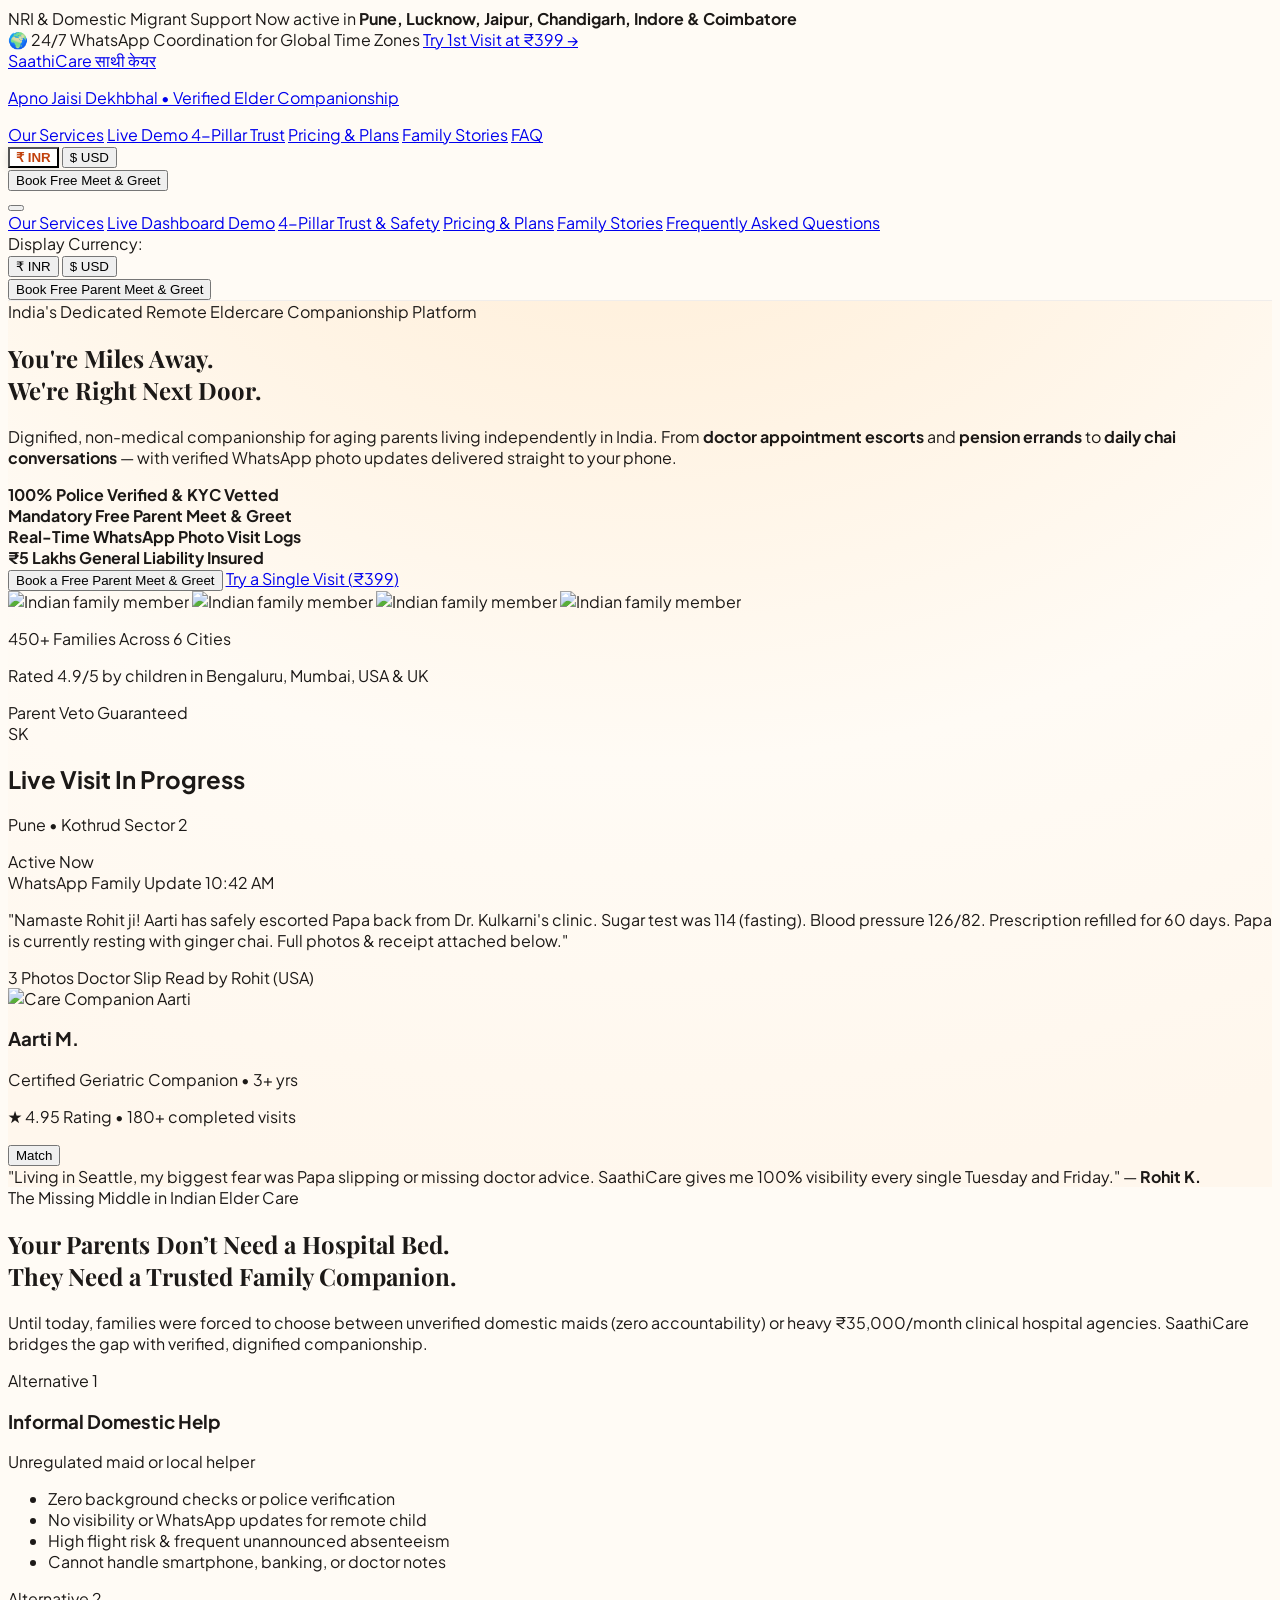
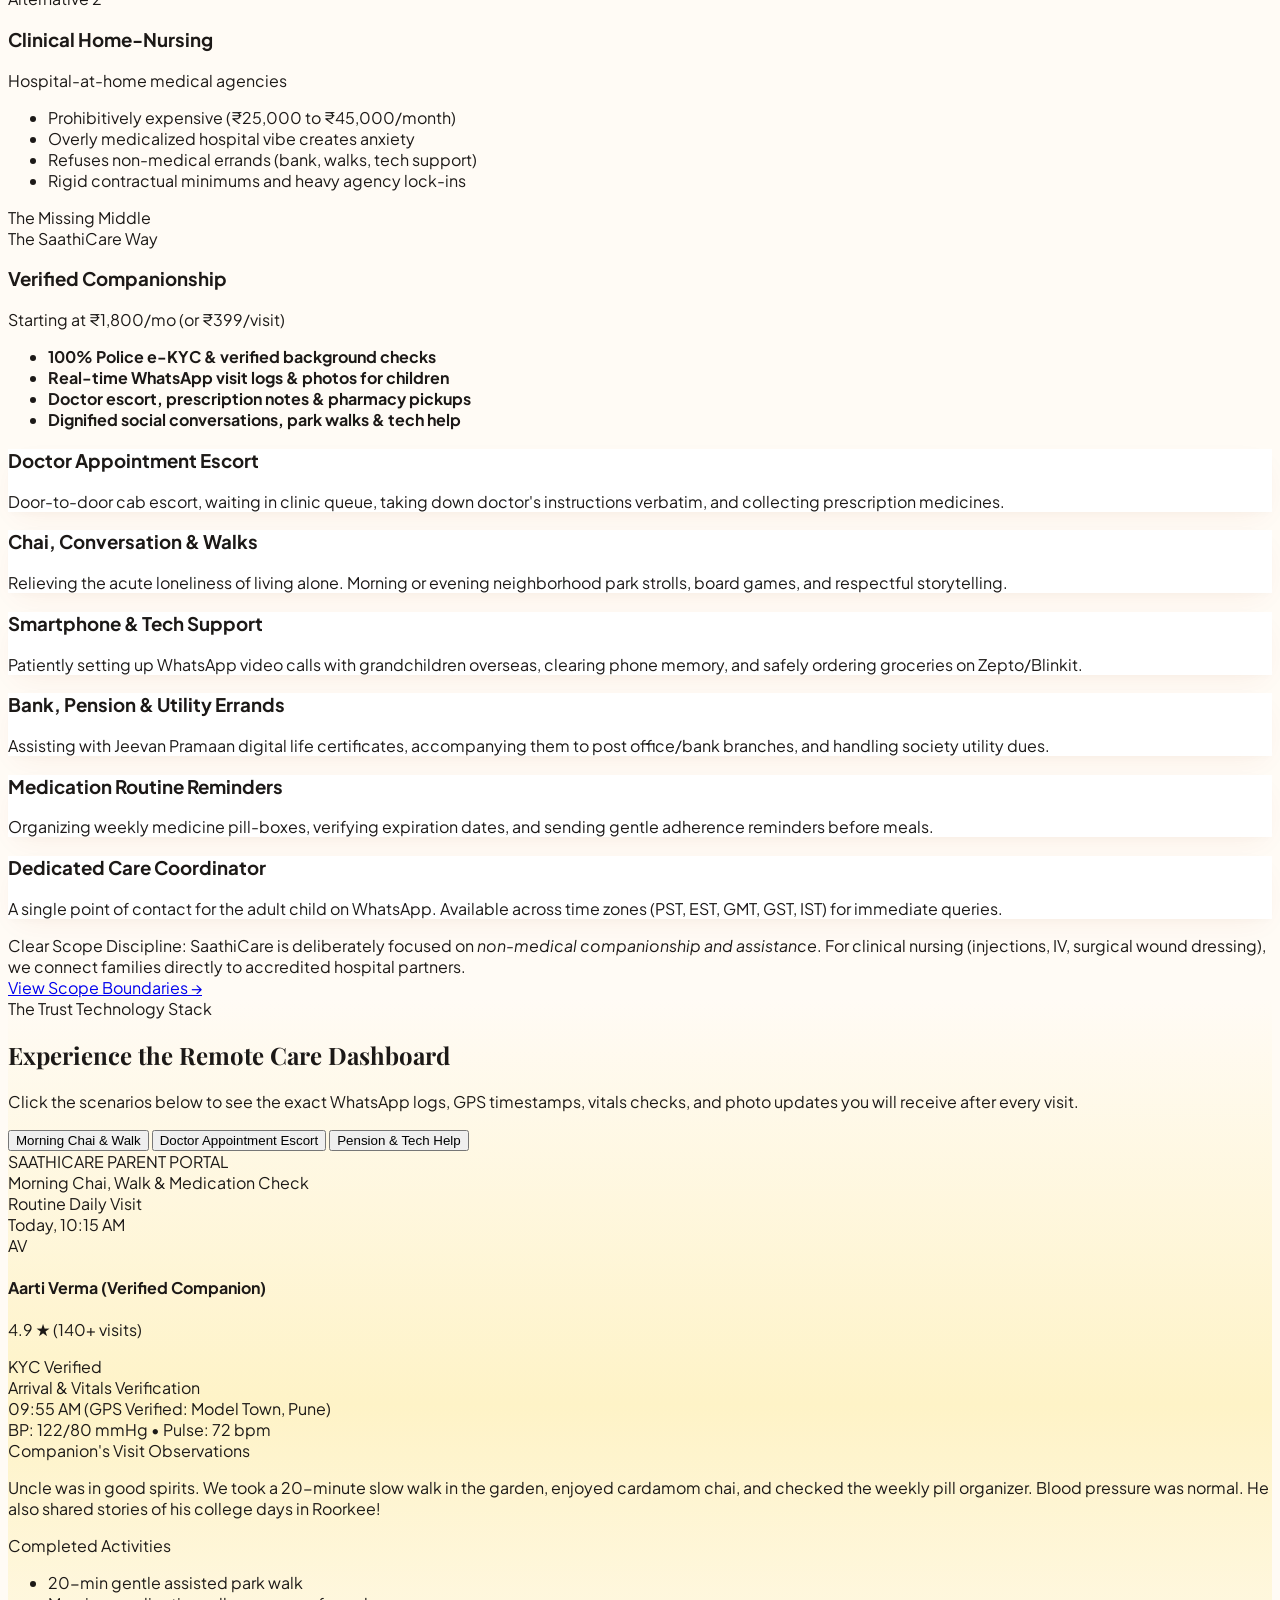
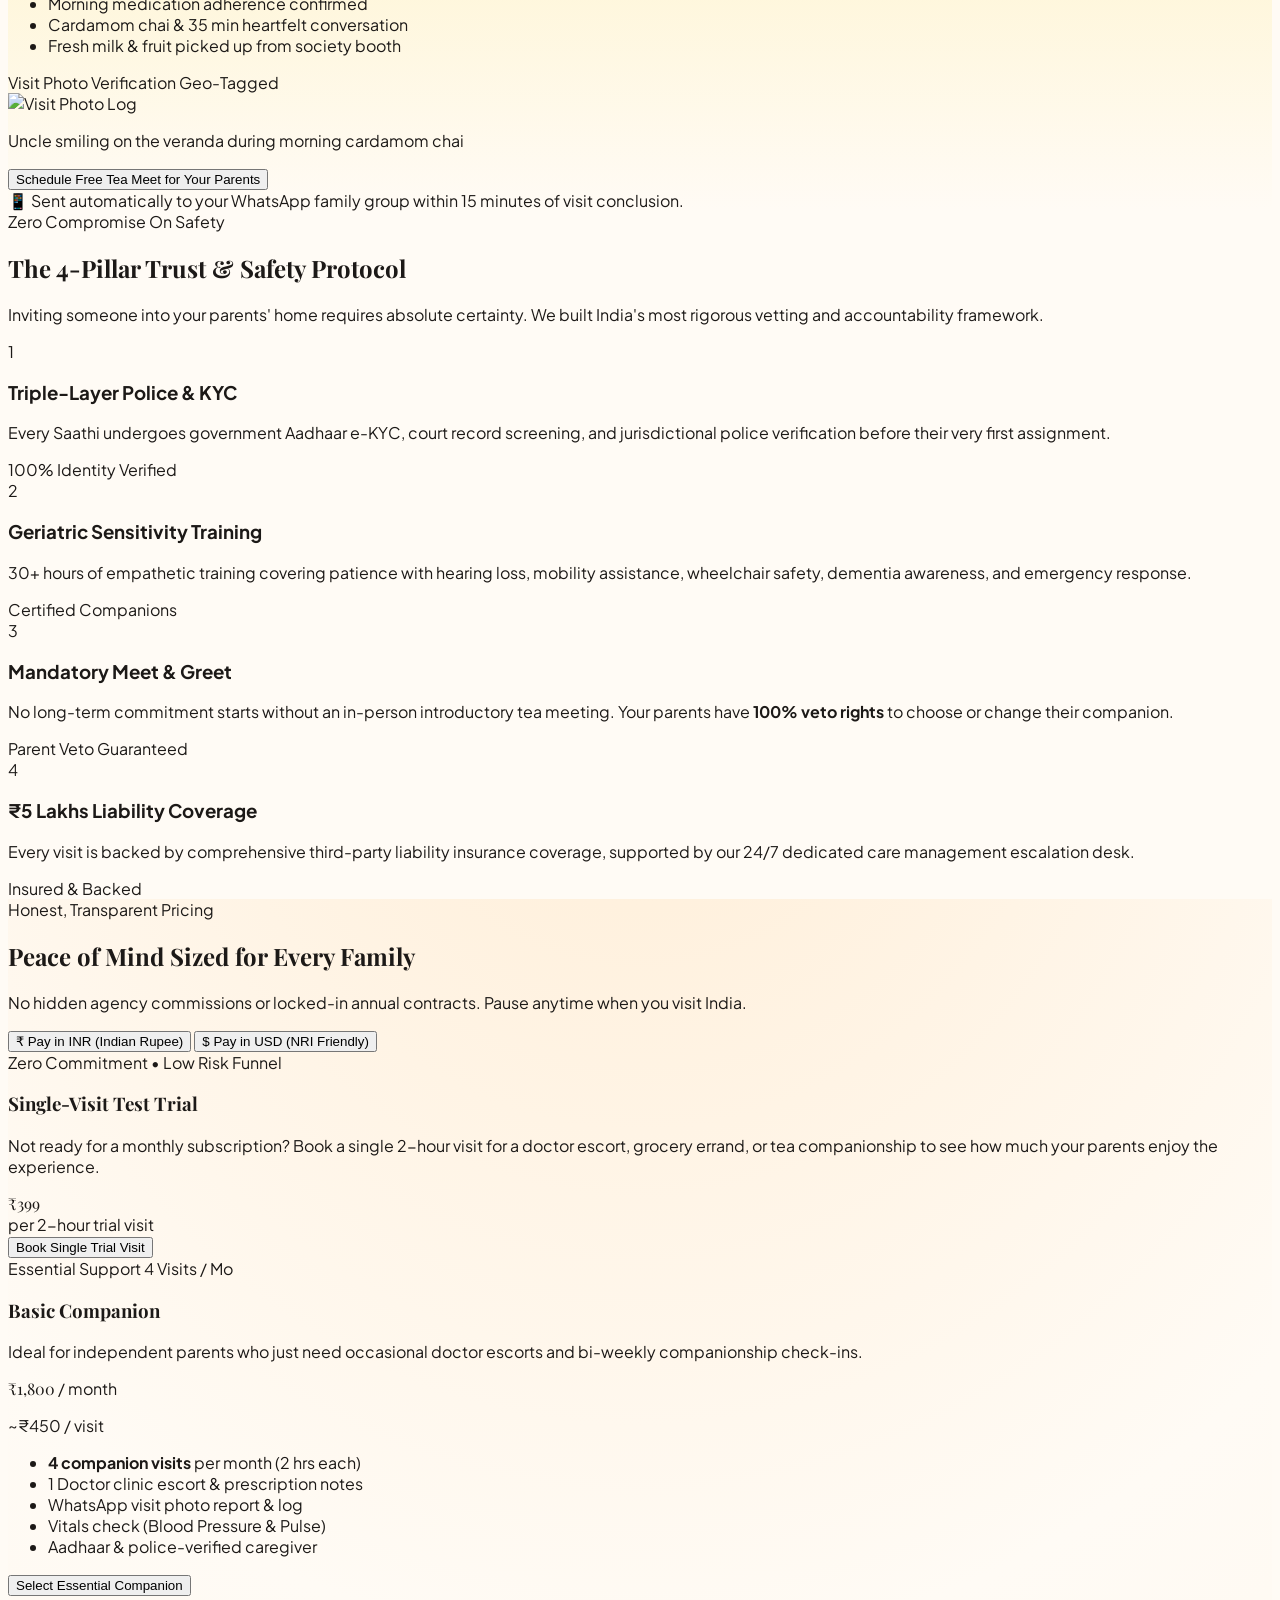
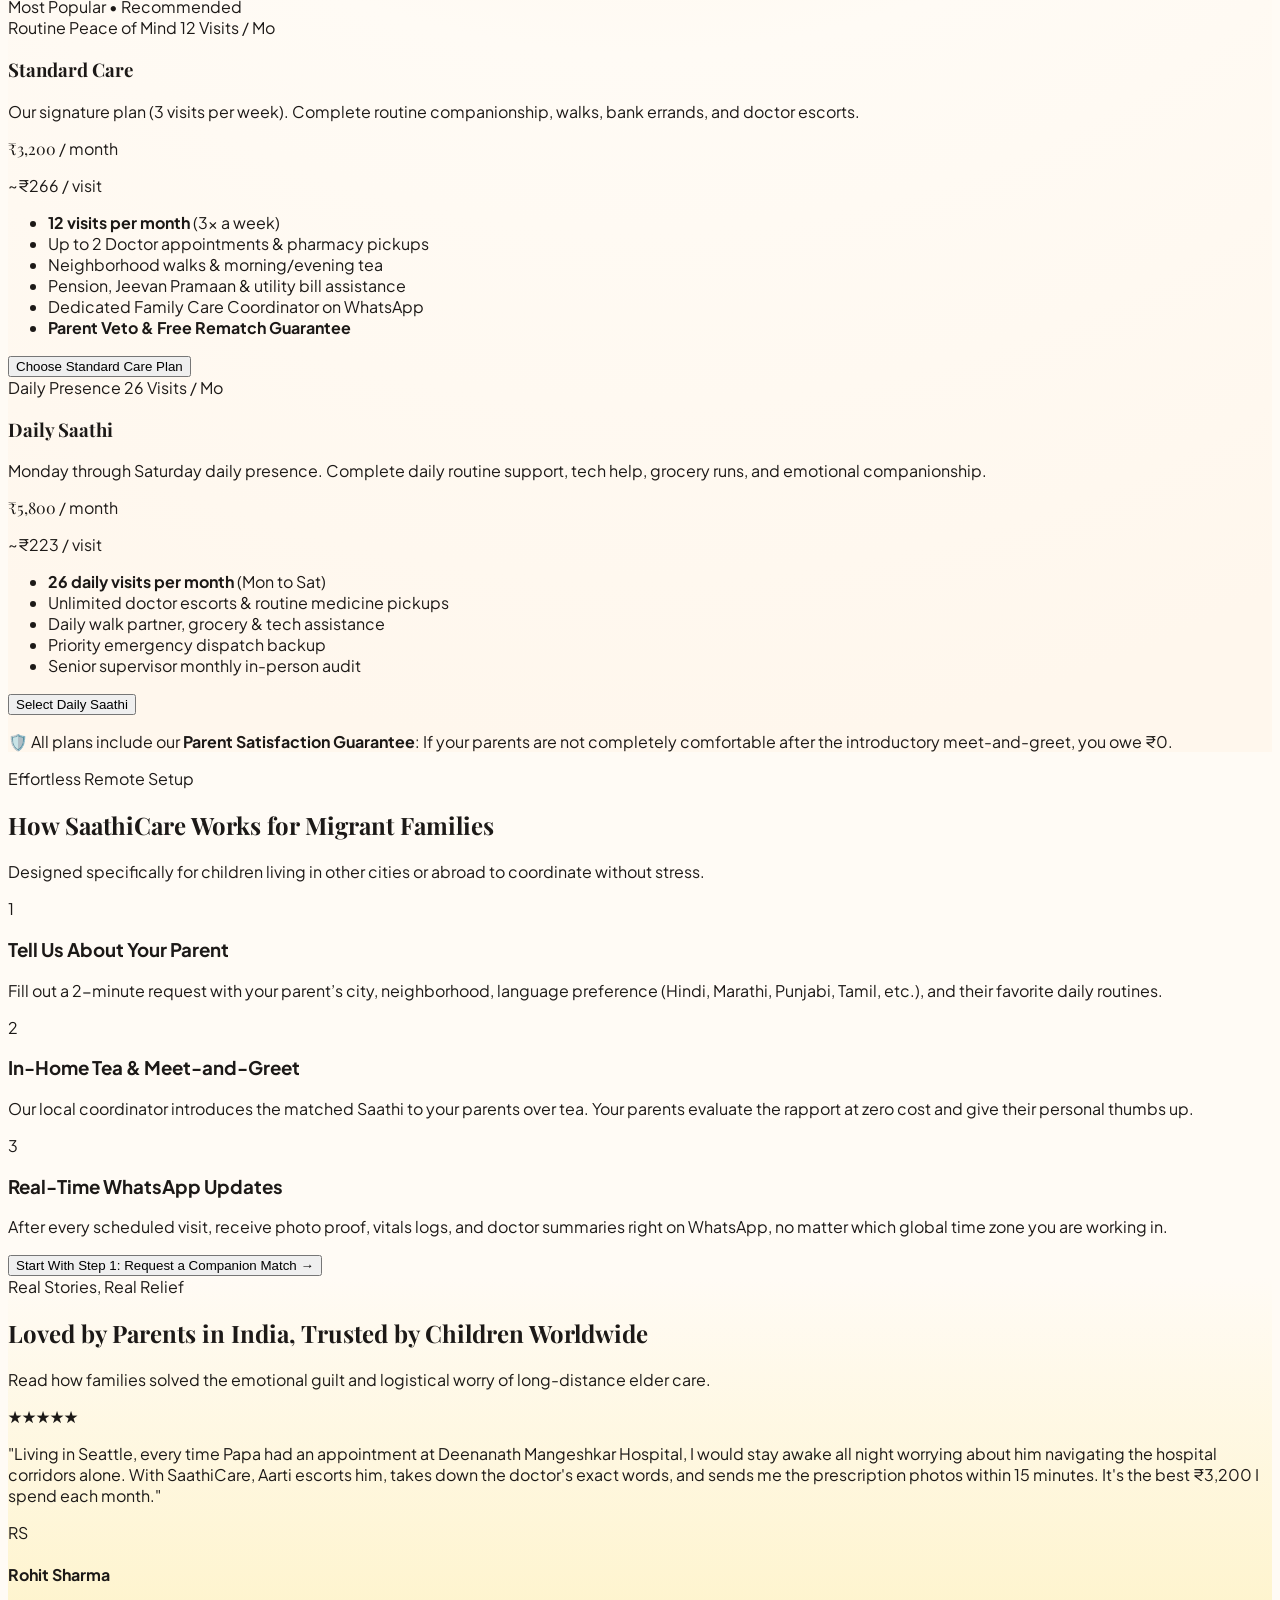
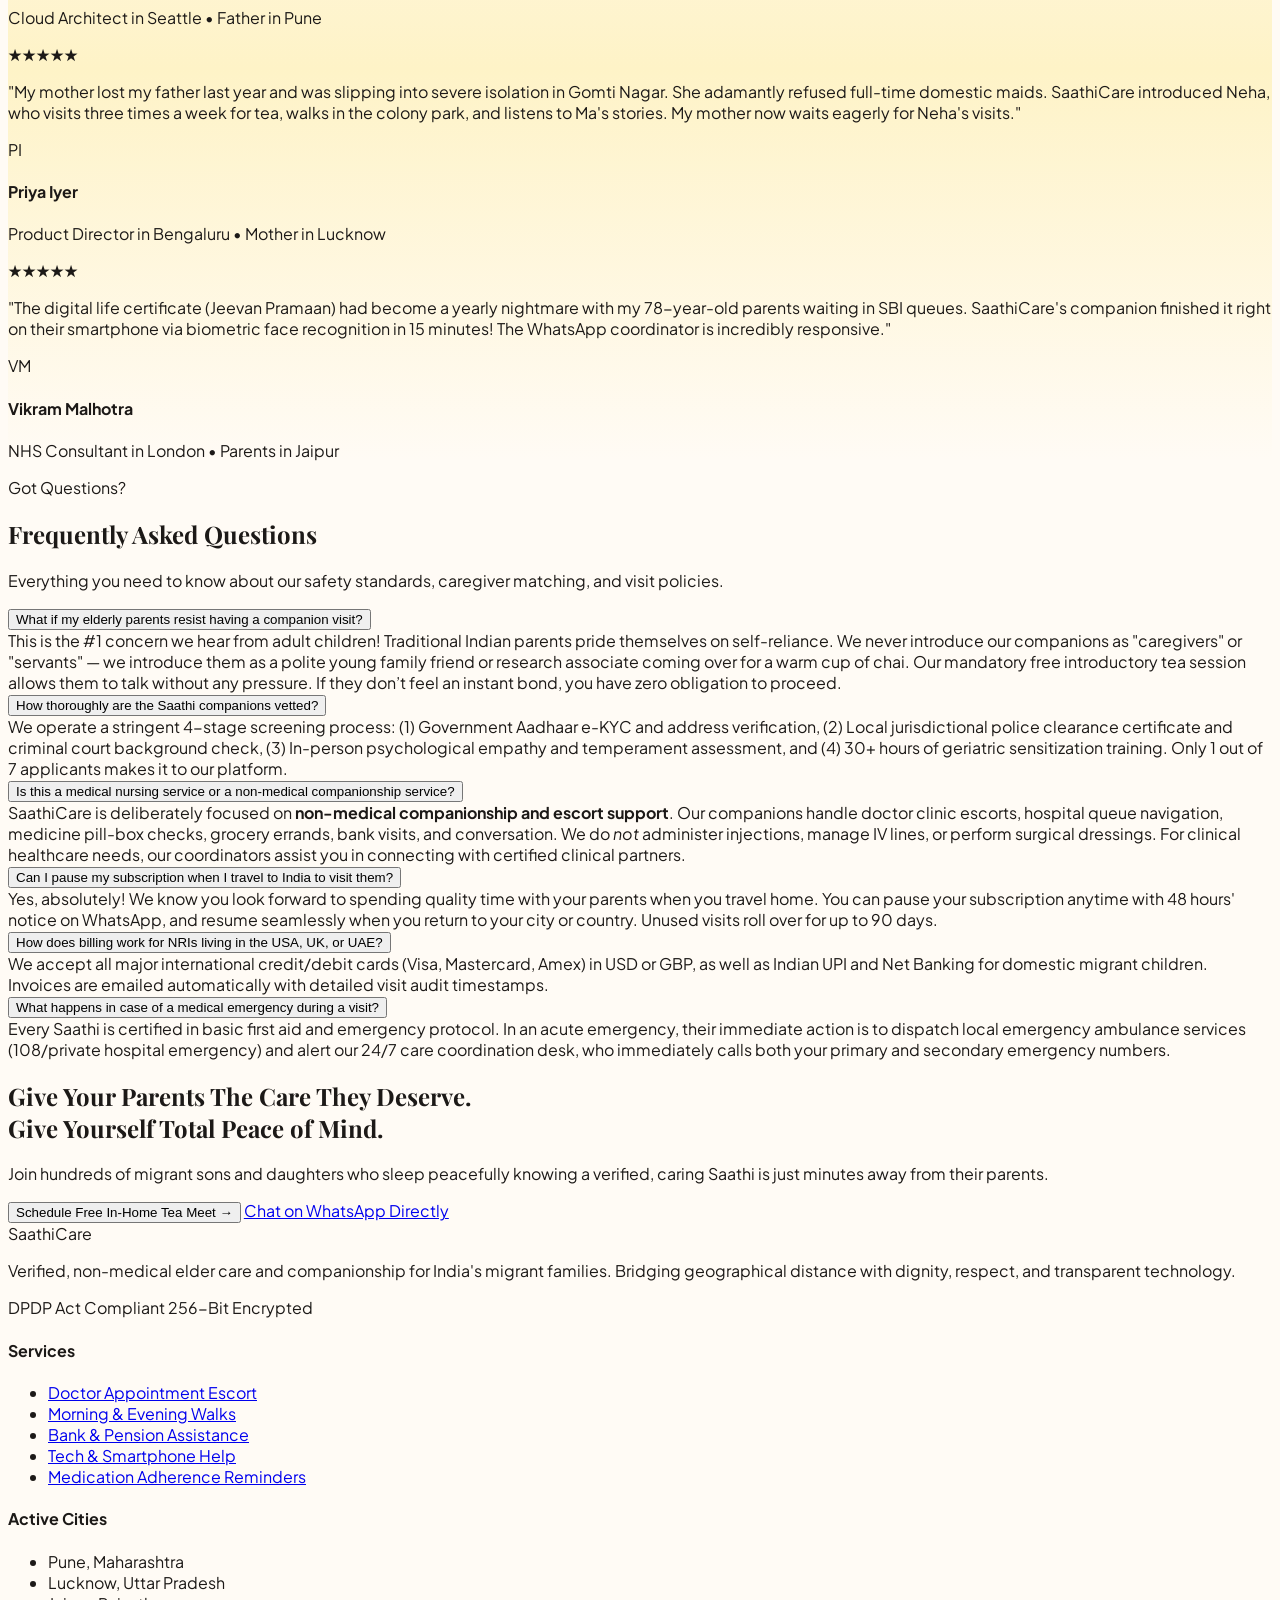
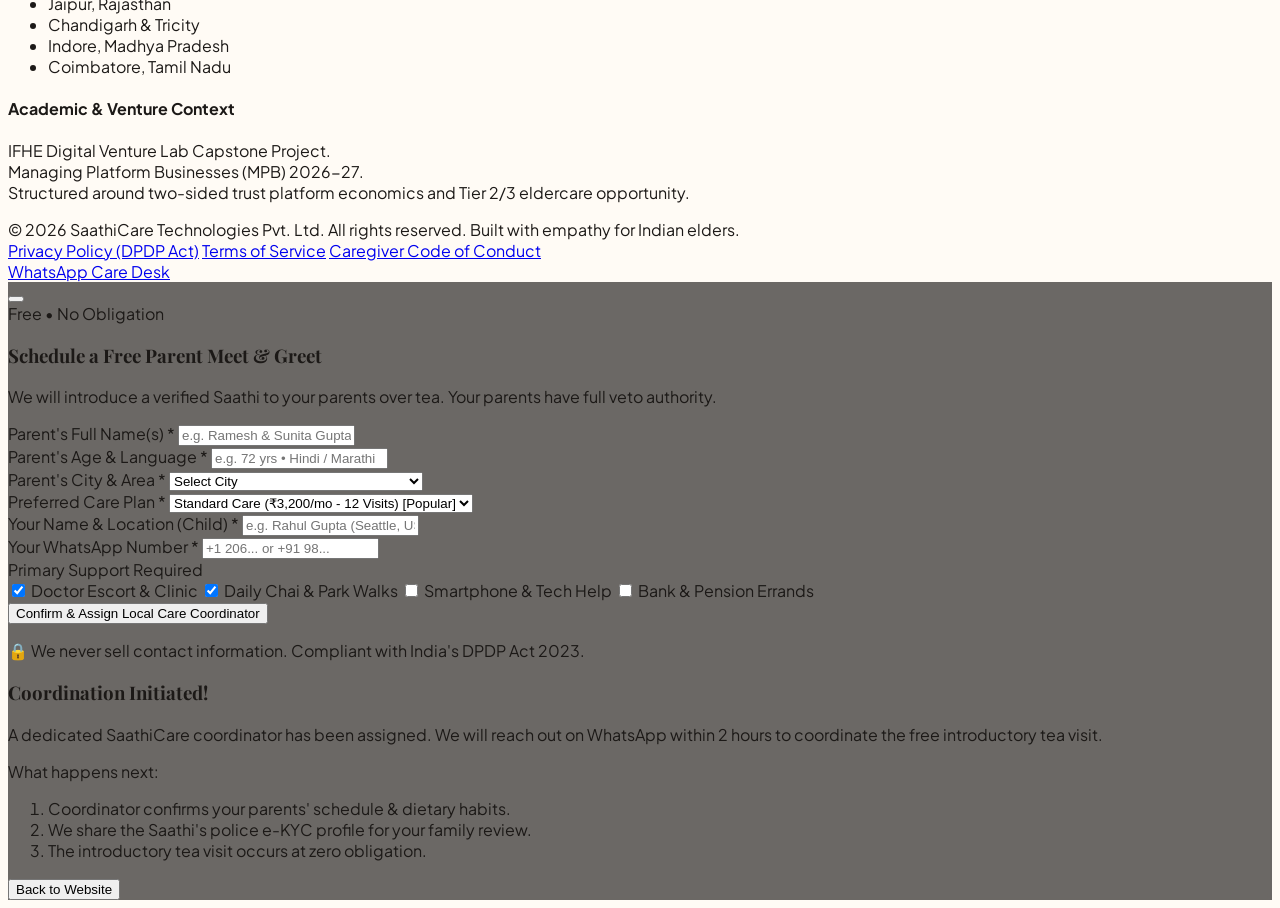
==== index.html @ 39e18455 "Initial SaathiCare prototype website" ====
<!DOCTYPE html>
<html lang="en" class="scroll-smooth">
<head>
  <meta charset="UTF-8">
  <meta name="viewport" content="width=device-width, initial-scale=1.0">
  <title>SaathiCare | Verified Elder-Care & Companionship for India's Migrant Families</title>
  <meta name="description" content="Verified, compassionate companionship for elderly parents living alone in India. With real-time WhatsApp photo-logs, doctor escorts, errand help, and single-point accountability.">
  
  <!-- Tailwind CSS CDN -->
  <script src="https://cdn.tailwindcss.com"></script>
  <script>
    tailwind.config = {
      theme: {
        extend: {
          colors: {
            amber: {
              50: '#fffbeb',
              100: '#fef3c7',
              600: '#d97706',
              700: '#b45309',
              800: '#92400e',
              900: '#78350f',
            },
            terracotta: {
              50: '#fff7ed',
              100: '#ffedd5',
              500: '#f97316',
              600: '#ea580c',
              700: '#c2410c',
              800: '#9a3412',
            },
            sage: {
              50: '#f0fdf4',
              100: '#dcfce7',
              600: '#16a34a',
              700: '#15803d',
            },
            teal: {
              600: '#0d9488',
              700: '#0f766e',
              800: '#115e59',
              900: '#134e4a',
            }
          }
        }
      }
    }
  </script>

  <!-- Lucide Icons -->
  <script src="https://unpkg.com/lucide@latest"></script>

  <!-- Custom Stylesheet -->
  <link rel="stylesheet" href="styles.css">
</head>
<body class="bg-[#fffbf5] text-stone-800 antialiased selection:bg-amber-100 selection:text-amber-900">

  <!-- TOP BANNER FOR NRI / MIGRANT CHILDREN -->
  <div class="bg-gradient-to-r from-terracotta-700 via-amber-700 to-teal-800 text-white text-xs sm:text-sm py-2 px-4">
    <div class="max-w-7xl mx-auto flex flex-wrap items-center justify-between gap-2">
      <div class="flex items-center gap-2">
        <span class="bg-white/20 text-white text-[11px] font-semibold px-2 py-0.5 rounded-full uppercase tracking-wider">NRI & Domestic Migrant Support</span>
        <span>Now active in <strong>Pune, Lucknow, Jaipur, Chandigarh, Indore & Coimbatore</strong></span>
      </div>
      <div class="flex items-center gap-4 text-xs">
        <span class="hidden sm:inline-block">🌍 24/7 WhatsApp Coordination for Global Time Zones</span>
        <a href="#trial-section" class="underline font-semibold hover:text-amber-200">Try 1st Visit at ₹399 &rarr;</a>
      </div>
    </div>
  </div>

  <!-- NAVIGATION HEADER -->
  <header class="sticky top-0 z-40 glass-nav border-b border-stone-200/70 transition-all duration-200">
    <div class="max-w-7xl mx-auto px-4 sm:px-6 lg:px-8 h-20 flex items-center justify-between">
      
      <!-- Brand Logo -->
      <a href="#" class="flex items-center gap-3 group">
        <div class="w-11 h-11 rounded-2xl bg-gradient-to-tr from-terracotta-700 to-amber-500 flex items-center justify-center text-white shadow-md shadow-amber-900/10 group-hover:scale-105 transition-transform">
          <i data-lucide="heart-handshake" class="w-6 h-6"></i>
        </div>
        <div>
          <span class="text-2xl font-bold tracking-tight text-stone-900 flex items-center gap-1.5">
            SaathiCare <span class="text-xs font-normal text-terracotta-700 bg-terracotta-50 px-2 py-0.5 rounded-md border border-terracotta-100 font-sans">साथी केयर</span>
          </span>
          <p class="text-[11px] text-stone-500 tracking-wide font-medium">Apno Jaisi Dekhbhal • Verified Elder Companionship</p>
        </div>
      </a>

      <!-- Desktop Navigation Links -->
      <nav class="hidden lg:flex items-center gap-8 text-sm font-medium text-stone-600">
        <a href="#services" class="hover:text-terracotta-700 transition-colors">Our Services</a>
        <a href="#live-dashboard" class="hover:text-terracotta-700 transition-colors flex items-center gap-1">
          <span>Live Demo</span>
          <span class="w-2 h-2 rounded-full bg-emerald-500 animate-pulse"></span>
        </a>
        <a href="#trust" class="hover:text-terracotta-700 transition-colors">4-Pillar Trust</a>
        <a href="#pricing" class="hover:text-terracotta-700 transition-colors">Pricing & Plans</a>
        <a href="#testimonials" class="hover:text-terracotta-700 transition-colors">Family Stories</a>
        <a href="#faq" class="hover:text-terracotta-700 transition-colors">FAQ</a>
      </nav>

      <!-- Right Action Area: Currency Toggle & Booking CTA -->
      <div class="hidden sm:flex items-center gap-4">
        <!-- Currency Switcher Pill -->
        <div class="flex items-center bg-stone-200/80 p-1 rounded-full text-xs font-semibold border border-stone-300">
          <button id="currency-inr" class="currency-btn active px-2.5 py-1 rounded-full transition-all duration-200">₹ INR</button>
          <button id="currency-usd" class="currency-btn px-2.5 py-1 rounded-full transition-all duration-200 text-stone-600 hover:text-stone-900">$ USD</button>
        </div>

        <button class="open-booking-modal bg-terracotta-700 hover:bg-terracotta-800 text-white font-semibold text-sm px-5 py-2.5 rounded-full shadow-lg shadow-terracotta-700/20 hover:shadow-terracotta-700/30 transition-all hover:-translate-y-0.5 flex items-center gap-2">
          <span>Book Free Meet & Greet</span>
          <i data-lucide="calendar" class="w-4 h-4"></i>
        </button>
      </div>

      <!-- Mobile Menu Button -->
      <button id="mobile-menu-btn" class="lg:hidden p-2 text-stone-700 hover:text-terracotta-700 focus:outline-none">
        <i data-lucide="menu" class="w-6 h-6"></i>
      </button>
    </div>

    <!-- Mobile Drawer -->
    <div id="mobile-menu" class="hidden lg:hidden bg-white border-b border-stone-200 px-6 py-5 space-y-4 text-sm font-medium text-stone-700">
      <a href="#services" class="mobile-nav-link block py-2 hover:text-terracotta-700">Our Services</a>
      <a href="#live-dashboard" class="mobile-nav-link block py-2 hover:text-terracotta-700">Live Dashboard Demo</a>
      <a href="#trust" class="mobile-nav-link block py-2 hover:text-terracotta-700">4-Pillar Trust & Safety</a>
      <a href="#pricing" class="mobile-nav-link block py-2 hover:text-terracotta-700">Pricing & Plans</a>
      <a href="#testimonials" class="mobile-nav-link block py-2 hover:text-terracotta-700">Family Stories</a>
      <a href="#faq" class="mobile-nav-link block py-2 hover:text-terracotta-700">Frequently Asked Questions</a>
      
      <div class="pt-4 border-t border-stone-100 flex flex-col gap-3">
        <div class="flex items-center justify-between text-xs text-stone-500">
          <span>Display Currency:</span>
          <div class="flex items-center bg-stone-100 p-1 rounded-full text-xs font-semibold">
            <button onclick="document.getElementById('currency-inr').click()" class="px-2 py-0.5 rounded-full bg-white shadow text-amber-800">₹ INR</button>
            <button onclick="document.getElementById('currency-usd').click()" class="px-2 py-0.5 rounded-full text-stone-600">$ USD</button>
          </div>
        </div>
        <button class="open-booking-modal w-full bg-terracotta-700 text-white font-semibold py-3 rounded-xl text-center shadow-md">
          Book Free Parent Meet & Greet
        </button>
      </div>
    </div>
  </header>

  <!-- HERO SECTION -->
  <section class="relative bg-warm-hero pt-12 pb-20 lg:pt-16 lg:pb-28 overflow-hidden border-b border-stone-200/60">
    <div class="absolute inset-0 bg-pattern-rangoli pointer-events-none"></div>
    
    <div class="max-w-7xl mx-auto px-4 sm:px-6 lg:px-8 relative z-10">
      <div class="grid lg:grid-cols-12 gap-12 lg:gap-8 items-center">
        
        <!-- Left Hero Content -->
        <div class="lg:col-span-7 space-y-7">
          
          <!-- Empathetic Badge -->
          <div class="inline-flex items-center gap-2 bg-amber-100/80 border border-amber-300/80 text-amber-900 px-3.5 py-1.5 rounded-full text-xs font-semibold shadow-sm">
            <i data-lucide="shield-check" class="w-4 h-4 text-amber-700"></i>
            <span>India's Dedicated Remote Eldercare Companionship Platform</span>
          </div>

          <!-- Main Title -->
          <h1 class="text-4xl sm:text-5xl lg:text-6xl font-serif-heading font-bold text-stone-900 tracking-tight leading-[1.15]">
            You're Miles Away. <br>
            <span class="text-transparent bg-clip-text bg-gradient-to-r from-terracotta-700 via-amber-700 to-teal-800">
              We're Right Next Door.
            </span>
          </h1>

          <!-- Subtitle addressing the problem statement -->
          <p class="text-lg sm:text-xl text-stone-600 leading-relaxed max-w-2xl font-normal">
            Dignified, non-medical companionship for aging parents living independently in India. From <strong>doctor appointment escorts</strong> and <strong>pension errands</strong> to <strong>daily chai conversations</strong> — with verified WhatsApp photo updates delivered straight to your phone.
          </p>

          <!-- Core Value Proposition Checkmarks -->
          <div class="grid sm:grid-cols-2 gap-3 pt-2 text-sm text-stone-700">
            <div class="flex items-center gap-2.5">
              <div class="w-5 h-5 rounded-full bg-emerald-100 text-emerald-700 flex items-center justify-center shrink-0">
                <i data-lucide="check" class="w-3.5 h-3.5"></i>
              </div>
              <span><strong>100% Police Verified &amp; KYC Vetted</strong></span>
            </div>
            <div class="flex items-center gap-2.5">
              <div class="w-5 h-5 rounded-full bg-emerald-100 text-emerald-700 flex items-center justify-center shrink-0">
                <i data-lucide="check" class="w-3.5 h-3.5"></i>
              </div>
              <span><strong>Mandatory Free Parent Meet &amp; Greet</strong></span>
            </div>
            <div class="flex items-center gap-2.5">
              <div class="w-5 h-5 rounded-full bg-emerald-100 text-emerald-700 flex items-center justify-center shrink-0">
                <i data-lucide="check" class="w-3.5 h-3.5"></i>
              </div>
              <span><strong>Real-Time WhatsApp Photo Visit Logs</strong></span>
            </div>
            <div class="flex items-center gap-2.5">
              <div class="w-5 h-5 rounded-full bg-emerald-100 text-emerald-700 flex items-center justify-center shrink-0">
                <i data-lucide="check" class="w-3.5 h-3.5"></i>
              </div>
              <span><strong>₹5 Lakhs General Liability Insured</strong></span>
            </div>
          </div>

          <!-- CTAs -->
          <div class="pt-4 flex flex-col sm:flex-row items-stretch sm:items-center gap-4">
            <button class="open-booking-modal bg-terracotta-700 hover:bg-terracotta-800 text-white font-bold text-base px-8 py-4 rounded-xl shadow-xl shadow-terracotta-700/25 hover:shadow-terracotta-700/35 transition-all hover:-translate-y-0.5 flex items-center justify-center gap-3">
              <span>Book a Free Parent Meet & Greet</span>
              <i data-lucide="arrow-right" class="w-5 h-5"></i>
            </button>
            <a href="#trial-section" class="bg-white hover:bg-amber-50 text-stone-800 font-semibold text-base px-6 py-4 rounded-xl border border-stone-300 shadow-sm transition-all text-center flex items-center justify-center gap-2">
              <i data-lucide="sparkles" class="w-4 h-4 text-amber-600"></i>
              <span>Try a Single Visit (<span id="hero-trial-price">₹399</span>)</span>
            </a>
          </div>

          <!-- Trust & Social Proof Strip -->
          <div class="pt-4 border-t border-amber-200/70 flex flex-wrap items-center gap-6 text-xs text-stone-500">
            <div class="flex -space-x-2 overflow-hidden">
              <img class="inline-block h-8 w-8 rounded-full ring-2 ring-white object-cover" src="https://images.unsplash.com/photo-1580746453801-37b0bc56f3b4?auto=format&fit=crop&w=120&q=80" alt="Indian family member">
              <img class="inline-block h-8 w-8 rounded-full ring-2 ring-white object-cover" src="https://images.unsplash.com/photo-1566492031773-4f4e44671857?auto=format&fit=crop&w=120&q=80" alt="Indian family member">
              <img class="inline-block h-8 w-8 rounded-full ring-2 ring-white object-cover" src="https://images.unsplash.com/photo-1463335361701-e90f4c5045d0?auto=format&fit=crop&w=120&q=80" alt="Indian family member">
              <img class="inline-block h-8 w-8 rounded-full ring-2 ring-white object-cover" src="https://images.unsplash.com/photo-1637059824899-a441006a6875?auto=format&fit=crop&w=120&q=80" alt="Indian family member">
            </div>
            <div>
              <p class="font-semibold text-stone-800 text-sm">450+ Families Across 6 Cities</p>
              <p>Rated 4.9/5 by children in Bengaluru, Mumbai, USA &amp; UK</p>
            </div>
            <div class="h-6 w-px bg-stone-300 hidden md:block"></div>
            <div class="flex items-center gap-1.5 text-emerald-700 font-semibold">
              <i data-lucide="shield-check" class="w-4 h-4"></i>
              <span>Parent Veto Guaranteed</span>
            </div>
          </div>

        </div>

        <!-- Right Hero Interactive Visual Mockup -->
        <div class="lg:col-span-5 flex justify-center">
          <div class="w-full max-w-md">
            
            <!-- Hero Floating Card -->
            <div class="relative bg-white rounded-3xl p-6 shadow-2xl border border-stone-200/80 space-y-5">
              
              <div class="flex items-center justify-between pb-4 border-b border-stone-100">
                <div class="flex items-center gap-3">
                  <div class="w-10 h-10 rounded-full bg-emerald-50 text-emerald-700 flex items-center justify-center font-bold text-sm">
                    SK
                  </div>
                  <div>
                    <h2 class="text-sm font-bold text-stone-900">Live Visit In Progress</h2>
                    <p class="text-xs text-stone-500">Pune • Kothrud Sector 2</p>
                  </div>
                </div>
                <span class="inline-flex items-center gap-1.5 text-xs font-bold text-emerald-700 bg-emerald-50 px-2.5 py-1 rounded-full">
                  <span class="w-2 h-2 rounded-full bg-emerald-500 animate-ping"></span>
                  Active Now
                </span>
              </div>

              <!-- Live WhatsApp Message Preview Bubble -->
              <div class="bg-emerald-50/70 border border-emerald-200/80 rounded-2xl p-4 text-xs space-y-2">
                <div class="flex items-center justify-between text-emerald-800 font-semibold">
                  <span class="flex items-center gap-1.5">
                    <i data-lucide="message-circle" class="w-4 h-4 text-emerald-600"></i>
                    <span>WhatsApp Family Update</span>
                  </span>
                  <span class="text-[10px] text-stone-400">10:42 AM</span>
                </div>
                <p class="text-stone-700 italic">
                  "Namaste Rohit ji! Aarti has safely escorted Papa back from Dr. Kulkarni's clinic. Sugar test was 114 (fasting). Blood pressure 126/82. Prescription refilled for 60 days. Papa is currently resting with ginger chai. Full photos &amp; receipt attached below."
                </p>
                <div class="pt-2 flex items-center gap-2">
                  <span class="bg-white px-2 py-1 rounded-md text-[11px] font-medium text-stone-600 border border-emerald-100 flex items-center gap-1">
                    <i data-lucide="camera" class="w-3 h-3 text-terracotta-600"></i> 3 Photos
                  </span>
                  <span class="bg-white px-2 py-1 rounded-md text-[11px] font-medium text-stone-600 border border-emerald-100 flex items-center gap-1">
                    <i data-lucide="file-text" class="w-3 h-3 text-teal-600"></i> Doctor Slip
                  </span>
                  <span class="bg-white px-2 py-1 rounded-md text-[11px] font-medium text-stone-600 border border-emerald-100 flex items-center gap-1">
                    <i data-lucide="check-check" class="w-3 h-3 text-blue-600"></i> Read by Rohit (USA)
                  </span>
                </div>
              </div>

              <!-- Caregiver Mini Card -->
              <div class="bg-stone-50 rounded-2xl p-4 flex items-center gap-3.5 border border-stone-100">
                <img src="https://images.unsplash.com/photo-1580746453801-37b0bc56f3b4?auto=format&fit=crop&w=150&q=80" alt="Care Companion Aarti" class="w-12 h-12 rounded-full object-cover border-2 border-white shadow-sm">
                <div class="flex-1 min-w-0">
                  <div class="flex items-center gap-1.5">
                    <h3 class="text-sm font-bold text-stone-900 truncate">Aarti M.</h3>
                    <i data-lucide="badge-check" class="w-4 h-4 text-teal-700 shrink-0"></i>
                  </div>
                  <p class="text-xs text-stone-500">Certified Geriatric Companion • 3+ yrs</p>
                  <p class="text-[11px] text-amber-700 font-medium">★ 4.95 Rating • 180+ completed visits</p>
                </div>
                <button class="open-booking-modal text-xs font-bold text-terracotta-700 bg-terracotta-50 hover:bg-terracotta-100 px-3 py-1.5 rounded-lg transition-colors">
                  Match
                </button>
              </div>

              <!-- Quick Quote / Testimonial excerpt -->
              <div class="text-xs text-stone-500 italic bg-amber-50/50 p-3 rounded-xl border border-amber-100/60">
                "Living in Seattle, my biggest fear was Papa slipping or missing doctor advice. SaathiCare gives me 100% visibility every single Tuesday and Friday." — <strong>Rohit K.</strong>
              </div>

            </div>

          </div>
        </div>

      </div>
    </div>
  </section>

  <!-- THE TWO-SIDED PROBLEM & "MISSING MIDDLE" PLATFORM EXPLANATION -->
  <section id="services" class="py-20 bg-white border-b border-stone-200/60">
    <div class="max-w-7xl mx-auto px-4 sm:px-6 lg:px-8">
      
      <div class="max-w-3xl mx-auto text-center space-y-4 mb-16">
        <span class="text-xs font-bold uppercase tracking-wider text-terracotta-700 bg-terracotta-50 px-3 py-1 rounded-full border border-terracotta-200">
          The Missing Middle in Indian Elder Care
        </span>
        <h2 class="text-3xl sm:text-4xl font-serif-heading font-bold text-stone-900">
          Your Parents Don’t Need a Hospital Bed.<br>
          <span class="text-terracotta-700">They Need a Trusted Family Companion.</span>
        </h2>
        <p class="text-stone-600 text-base sm:text-lg">
          Until today, families were forced to choose between unverified domestic maids (zero accountability) or heavy ₹35,000/month clinical hospital agencies. SaathiCare bridges the gap with verified, dignified companionship.
        </p>
      </div>

      <!-- Comparison Grid: Maid vs Hospital vs SaathiCare -->
      <div class="grid md:grid-cols-3 gap-6 lg:gap-8 mb-16">
        
        <!-- Option 1: Informal Maid -->
        <div class="bg-stone-50 rounded-2xl p-7 border border-stone-200 relative space-y-4">
          <div class="text-stone-400 font-bold text-xs uppercase tracking-wider">Alternative 1</div>
          <h3 class="text-lg font-bold text-stone-700">Informal Domestic Help</h3>
          <p class="text-xs text-stone-500">Unregulated maid or local helper</p>
          <ul class="space-y-3 text-xs text-stone-600 pt-3 border-t border-stone-200">
            <li class="flex items-start gap-2">
              <i data-lucide="x" class="w-4 h-4 text-red-500 shrink-0"></i>
              <span>Zero background checks or police verification</span>
            </li>
            <li class="flex items-start gap-2">
              <i data-lucide="x" class="w-4 h-4 text-red-500 shrink-0"></i>
              <span>No visibility or WhatsApp updates for remote child</span>
            </li>
            <li class="flex items-start gap-2">
              <i data-lucide="x" class="w-4 h-4 text-red-500 shrink-0"></i>
              <span>High flight risk &amp; frequent unannounced absenteeism</span>
            </li>
            <li class="flex items-start gap-2">
              <i data-lucide="x" class="w-4 h-4 text-red-500 shrink-0"></i>
              <span>Cannot handle smartphone, banking, or doctor notes</span>
            </li>
          </ul>
        </div>

        <!-- Option 2: Clinical Agencies -->
        <div class="bg-stone-50 rounded-2xl p-7 border border-stone-200 relative space-y-4">
          <div class="text-stone-400 font-bold text-xs uppercase tracking-wider">Alternative 2</div>
          <h3 class="text-lg font-bold text-stone-700">Clinical Home-Nursing</h3>
          <p class="text-xs text-stone-500">Hospital-at-home medical agencies</p>
          <ul class="space-y-3 text-xs text-stone-600 pt-3 border-t border-stone-200">
            <li class="flex items-start gap-2">
              <i data-lucide="x" class="w-4 h-4 text-red-500 shrink-0"></i>
              <span>Prohibitively expensive (₹25,000 to ₹45,000/month)</span>
            </li>
            <li class="flex items-start gap-2">
              <i data-lucide="x" class="w-4 h-4 text-red-500 shrink-0"></i>
              <span>Overly medicalized hospital vibe creates anxiety</span>
            </li>
            <li class="flex items-start gap-2">
              <i data-lucide="x" class="w-4 h-4 text-red-500 shrink-0"></i>
              <span>Refuses non-medical errands (bank, walks, tech support)</span>
            </li>
            <li class="flex items-start gap-2">
              <i data-lucide="x" class="w-4 h-4 text-red-500 shrink-0"></i>
              <span>Rigid contractual minimums and heavy agency lock-ins</span>
            </li>
          </ul>
        </div>

        <!-- Option 3: SaathiCare (The Sweet Spot) -->
        <div class="bg-gradient-to-b from-amber-50 to-white rounded-2xl p-7 border-2 border-terracotta-600 relative shadow-xl space-y-4">
          <div class="absolute -top-3 right-6 bg-terracotta-700 text-white text-[11px] font-bold px-3 py-1 rounded-full uppercase tracking-wider shadow">
            The Missing Middle
          </div>
          <div class="text-terracotta-700 font-bold text-xs uppercase tracking-wider">The SaathiCare Way</div>
          <h3 class="text-xl font-bold text-stone-900">Verified Companionship</h3>
          <p class="text-xs text-stone-600">Starting at ₹1,800/mo (or ₹399/visit)</p>
          <ul class="space-y-3 text-xs text-stone-700 pt-3 border-t border-amber-200">
            <li class="flex items-start gap-2">
              <i data-lucide="check" class="w-4 h-4 text-emerald-600 shrink-0"></i>
              <span><strong>100% Police e-KYC &amp; verified background checks</strong></span>
            </li>
            <li class="flex items-start gap-2">
              <i data-lucide="check" class="w-4 h-4 text-emerald-600 shrink-0"></i>
              <span><strong>Real-time WhatsApp visit logs &amp; photos for children</strong></span>
            </li>
            <li class="flex items-start gap-2">
              <i data-lucide="check" class="w-4 h-4 text-emerald-600 shrink-0"></i>
              <span><strong>Doctor escort, prescription notes &amp; pharmacy pickups</strong></span>
            </li>
            <li class="flex items-start gap-2">
              <i data-lucide="check" class="w-4 h-4 text-emerald-600 shrink-0"></i>
              <span><strong>Dignified social conversations, park walks &amp; tech help</strong></span>
            </li>
          </ul>
        </div>

      </div>

      <!-- Core Services Breakdown Grid -->
      <div class="grid sm:grid-cols-2 lg:grid-cols-3 gap-8">
        
        <!-- Service 1 -->
        <div class="bg-warm-card-glow rounded-2xl p-6 border border-stone-100 space-y-3 transition-all">
          <div class="w-12 h-12 rounded-xl bg-terracotta-100 text-terracotta-700 flex items-center justify-center">
            <i data-lucide="stethoscope" class="w-6 h-6"></i>
          </div>
          <h3 class="text-lg font-bold text-stone-900">Doctor Appointment Escort</h3>
          <p class="text-sm text-stone-600 leading-relaxed">
            Door-to-door cab escort, waiting in clinic queue, taking down doctor's instructions verbatim, and collecting prescription medicines.
          </p>
        </div>

        <!-- Service 2 -->
        <div class="bg-warm-card-glow rounded-2xl p-6 border border-stone-100 space-y-3 transition-all">
          <div class="w-12 h-12 rounded-xl bg-amber-100 text-amber-800 flex items-center justify-center">
            <i data-lucide="coffee" class="w-6 h-6"></i>
          </div>
          <h3 class="text-lg font-bold text-stone-900">Chai, Conversation &amp; Walks</h3>
          <p class="text-sm text-stone-600 leading-relaxed">
            Relieving the acute loneliness of living alone. Morning or evening neighborhood park strolls, board games, and respectful storytelling.
          </p>
        </div>

        <!-- Service 3 -->
        <div class="bg-warm-card-glow rounded-2xl p-6 border border-stone-100 space-y-3 transition-all">
          <div class="w-12 h-12 rounded-xl bg-teal-100 text-teal-800 flex items-center justify-center">
            <i data-lucide="smartphone" class="w-6 h-6"></i>
          </div>
          <h3 class="text-lg font-bold text-stone-900">Smartphone &amp; Tech Support</h3>
          <p class="text-sm text-stone-600 leading-relaxed">
            Patiently setting up WhatsApp video calls with grandchildren overseas, clearing phone memory, and safely ordering groceries on Zepto/Blinkit.
          </p>
        </div>

        <!-- Service 4 -->
        <div class="bg-warm-card-glow rounded-2xl p-6 border border-stone-100 space-y-3 transition-all">
          <div class="w-12 h-12 rounded-xl bg-emerald-100 text-emerald-800 flex items-center justify-center">
            <i data-lucide="landmark" class="w-6 h-6"></i>
          </div>
          <h3 class="text-lg font-bold text-stone-900">Bank, Pension &amp; Utility Errands</h3>
          <p class="text-sm text-stone-600 leading-relaxed">
            Assisting with Jeevan Pramaan digital life certificates, accompanying them to post office/bank branches, and handling society utility dues.
          </p>
        </div>

        <!-- Service 5 -->
        <div class="bg-warm-card-glow rounded-2xl p-6 border border-stone-100 space-y-3 transition-all">
          <div class="w-12 h-12 rounded-xl bg-indigo-100 text-indigo-800 flex items-center justify-center">
            <i data-lucide="pill" class="w-6 h-6"></i>
          </div>
          <h3 class="text-lg font-bold text-stone-900">Medication Routine Reminders</h3>
          <p class="text-sm text-stone-600 leading-relaxed">
            Organizing weekly medicine pill-boxes, verifying expiration dates, and sending gentle adherence reminders before meals.
          </p>
        </div>

        <!-- Service 6 -->
        <div class="bg-warm-card-glow rounded-2xl p-6 border border-stone-100 space-y-3 transition-all">
          <div class="w-12 h-12 rounded-xl bg-rose-100 text-rose-800 flex items-center justify-center">
            <i data-lucide="shield-alert" class="w-6 h-6"></i>
          </div>
          <h3 class="text-lg font-bold text-stone-900">Dedicated Care Coordinator</h3>
          <p class="text-sm text-stone-600 leading-relaxed">
            A single point of contact for the adult child on WhatsApp. Available across time zones (PST, EST, GMT, GST, IST) for immediate queries.
          </p>
        </div>

      </div>

      <!-- Scope of Service Discipline Note (Important for Business Model & Legal Clarity) -->
      <div class="mt-12 bg-stone-100/80 rounded-2xl p-6 border border-stone-200 flex flex-col md:flex-row items-start md:items-center justify-between gap-4 text-xs sm:text-sm text-stone-600">
        <div class="flex items-start gap-3">
          <i data-lucide="info" class="w-5 h-5 text-terracotta-700 shrink-0 mt-0.5"></i>
          <div>
            <span class="font-bold text-stone-800">Clear Scope Discipline:</span>
            SaathiCare is deliberately focused on <em>non-medical companionship and assistance</em>. For clinical nursing (injections, IV, surgical wound dressing), we connect families directly to accredited hospital partners.
          </div>
        </div>
        <a href="#faq" class="font-bold text-terracotta-700 hover:underline whitespace-nowrap">View Scope Boundaries &rarr;</a>
      </div>

    </div>
  </section>

  <!-- INTERACTIVE LIVE REMOTE DASHBOARD / WHATSAPP SIMULATOR -->
  <section id="live-dashboard" class="py-20 bg-warm-subtle border-b border-stone-200/60">
    <div class="max-w-7xl mx-auto px-4 sm:px-6 lg:px-8">
      
      <div class="max-w-3xl mx-auto text-center space-y-4 mb-14">
        <span class="text-xs font-bold uppercase tracking-wider text-teal-800 bg-teal-100 px-3 py-1 rounded-full border border-teal-200">
          The Trust Technology Stack
        </span>
        <h2 class="text-3xl sm:text-4xl font-serif-heading font-bold text-stone-900">
          Experience the Remote Care Dashboard
        </h2>
        <p class="text-stone-600 text-base sm:text-lg">
          Click the scenarios below to see the exact WhatsApp logs, GPS timestamps, vitals checks, and photo updates you will receive after every visit.
        </p>

        <!-- Scenario Selector Buttons -->
        <div class="flex flex-wrap justify-center gap-3 pt-4">
          <button class="dashboard-tab px-5 py-2.5 rounded-full text-xs sm:text-sm font-bold transition-all bg-amber-600 text-white shadow-md flex items-center gap-2" data-scenario="companionship">
            <i data-lucide="coffee" class="w-4 h-4"></i>
            <span>Morning Chai &amp; Walk</span>
          </button>
          <button class="dashboard-tab px-5 py-2.5 rounded-full text-xs sm:text-sm font-bold transition-all bg-white text-stone-700 hover:bg-amber-50 border border-stone-200 flex items-center gap-2" data-scenario="doctor">
            <i data-lucide="stethoscope" class="w-4 h-4"></i>
            <span>Doctor Appointment Escort</span>
          </button>
          <button class="dashboard-tab px-5 py-2.5 rounded-full text-xs sm:text-sm font-bold transition-all bg-white text-stone-700 hover:bg-amber-50 border border-stone-200 flex items-center gap-2" data-scenario="errands">
            <i data-lucide="smartphone" class="w-4 h-4"></i>
            <span>Pension &amp; Tech Help</span>
          </button>
        </div>
      </div>

      <!-- Smartphone / Dashboard Interactive Preview Container -->
      <div class="max-w-4xl mx-auto">
        <div id="phone-preview-card" class="bg-white rounded-3xl shadow-2xl border-4 border-stone-800 overflow-hidden transition-all duration-300">
          
          <!-- Smartphone Top Bar / Header -->
          <div class="bg-stone-900 text-white px-6 py-4 flex items-center justify-between border-b border-stone-800">
            <div class="flex items-center gap-3">
              <div class="w-3 h-3 rounded-full bg-emerald-500 animate-ping"></div>
              <div>
                <div class="text-xs font-semibold tracking-wide text-stone-300">SAATHICARE PARENT PORTAL</div>
                <div class="text-sm font-bold text-white flex items-center gap-2">
                  <span id="dash-title">Morning Chai, Walk &amp; Medication Check</span>
                </div>
              </div>
            </div>
            <div class="text-right">
              <span id="dash-badge" class="bg-amber-500/20 text-amber-300 border border-amber-500/30 text-[11px] font-bold px-2.5 py-0.5 rounded-full">
                Routine Daily Visit
              </span>
              <div id="dash-time" class="text-[11px] text-stone-400 mt-1">Today, 10:15 AM</div>
            </div>
          </div>

          <!-- Main Interactive Body -->
          <div class="p-6 sm:p-8 grid md:grid-cols-12 gap-6 bg-stone-50/50">
            
            <!-- Left Column: Verification & Log Summary -->
            <div class="md:col-span-7 space-y-5">
              
              <!-- Assigned Caregiver Bar -->
              <div class="bg-white p-4 rounded-xl border border-stone-200 shadow-sm flex items-center justify-between">
                <div class="flex items-center gap-3">
                  <div class="w-11 h-11 rounded-full bg-amber-100 text-amber-800 flex items-center justify-center font-bold text-sm">
                    AV
                  </div>
                  <div>
                    <h4 id="dash-saathi-name" class="text-sm font-bold text-stone-900">Aarti Verma (Verified Companion)</h4>
                    <p id="dash-saathi-rating" class="text-xs text-amber-700 font-semibold">4.9 ★ (140+ visits)</p>
                  </div>
                </div>
                <span class="text-xs bg-emerald-100 text-emerald-800 font-bold px-2.5 py-1 rounded-full flex items-center gap-1">
                  <i data-lucide="check-circle" class="w-3.5 h-3.5 text-emerald-600"></i> KYC Verified
                </span>
              </div>

              <!-- GPS Check-In Timestamp -->
              <div class="bg-white p-4 rounded-xl border border-stone-200 shadow-sm space-y-2">
                <div class="text-xs font-bold text-stone-500 uppercase tracking-wider">Arrival &amp; Vitals Verification</div>
                <div class="flex flex-col sm:flex-row sm:items-center justify-between gap-2 text-xs">
                  <div class="flex items-center gap-1.5 text-stone-700">
                    <i data-lucide="map-pin" class="w-4 h-4 text-terracotta-600"></i>
                    <span id="dash-checkin" class="font-medium">09:55 AM (GPS Verified: Model Town, Pune)</span>
                  </div>
                  <div class="flex items-center gap-1.5 font-bold text-teal-800 bg-teal-50 px-2 py-0.5 rounded">
                    <i data-lucide="activity" class="w-3.5 h-3.5 text-teal-600"></i>
                    <span id="dash-vitals">BP: 122/80 mmHg • Pulse: 72 bpm</span>
                  </div>
                </div>
              </div>

              <!-- Caregiver Visit Log -->
              <div class="bg-white p-4 rounded-xl border border-stone-200 shadow-sm space-y-2">
                <div class="text-xs font-bold text-stone-500 uppercase tracking-wider">Companion's Visit Observations</div>
                <p id="dash-summary" class="text-xs sm:text-sm text-stone-700 leading-relaxed">
                  Uncle was in good spirits. We took a 20-minute slow walk in the garden, enjoyed cardamom chai, and checked the weekly pill organizer. Blood pressure was normal. He also shared stories of his college days in Roorkee!
                </p>
              </div>

              <!-- Checklist of Actions -->
              <div class="bg-white p-4 rounded-xl border border-stone-200 shadow-sm space-y-2">
                <div class="text-xs font-bold text-stone-500 uppercase tracking-wider">Completed Activities</div>
                <ul id="dash-actions-list" class="space-y-1.5">
                  <li class="flex items-start text-xs text-stone-700 gap-1.5">
                    <i data-lucide="check" class="w-3.5 h-3.5 text-emerald-600 shrink-0 mt-0.5"></i>
                    <span>20-min gentle assisted park walk</span>
                  </li>
                  <li class="flex items-start text-xs text-stone-700 gap-1.5">
                    <i data-lucide="check" class="w-3.5 h-3.5 text-emerald-600 shrink-0 mt-0.5"></i>
                    <span>Morning medication adherence confirmed</span>
                  </li>
                  <li class="flex items-start text-xs text-stone-700 gap-1.5">
                    <i data-lucide="check" class="w-3.5 h-3.5 text-emerald-600 shrink-0 mt-0.5"></i>
                    <span>Cardamom chai &amp; 35 min heartfelt conversation</span>
                  </li>
                  <li class="flex items-start text-xs text-stone-700 gap-1.5">
                    <i data-lucide="check" class="w-3.5 h-3.5 text-emerald-600 shrink-0 mt-0.5"></i>
                    <span>Fresh milk &amp; fruit picked up from society booth</span>
                  </li>
                </ul>
              </div>

            </div>

            <!-- Right Column: Live Photo Proof -->
            <div class="md:col-span-5 space-y-4">
              <div class="bg-white p-3 rounded-2xl border border-stone-200 shadow-sm">
                <div class="text-xs font-bold text-stone-600 mb-2 flex items-center justify-between">
                  <span class="flex items-center gap-1.5">
                    <i data-lucide="camera" class="w-4 h-4 text-amber-600"></i>
                    <span>Visit Photo Verification</span>
                  </span>
                  <span class="text-[10px] bg-emerald-100 text-emerald-800 px-2 py-0.5 rounded font-semibold">Geo-Tagged</span>
                </div>
                
                <div class="rounded-xl overflow-hidden aspect-[4/3] bg-stone-100 relative group">
                  <img id="dash-photo" src="https://images.unsplash.com/photo-1774437892287-6bff0fc8980a?auto=format&fit=crop&w=600&q=80" alt="Visit Photo Log" class="w-full h-full object-cover">
                  <div class="absolute inset-0 bg-gradient-to-t from-stone-900/70 via-transparent to-transparent opacity-80"></div>
                  <div class="absolute bottom-2 left-2 right-2 text-white text-[11px] font-medium leading-tight">
                    <p id="dash-photo-caption">Uncle smiling on the veranda during morning cardamom chai</p>
                  </div>
                </div>

                <div class="mt-3 pt-3 border-t border-stone-100 text-center">
                  <button class="open-booking-modal w-full bg-terracotta-700 hover:bg-terracotta-800 text-white text-xs font-bold py-2.5 rounded-xl shadow transition-colors flex items-center justify-center gap-2">
                    <i data-lucide="calendar" class="w-3.5 h-3.5"></i>
                    <span>Schedule Free Tea Meet for Your Parents</span>
                  </button>
                </div>
              </div>

              <div class="text-center">
                <span class="text-[11px] text-stone-500">
                  📱 Sent automatically to your WhatsApp family group within 15 minutes of visit conclusion.
                </span>
              </div>
            </div>

          </div>

        </div>
      </div>

    </div>
  </section>

  <!-- 4-PILLAR TRUST & SAFETY INFRASTRUCTURE -->
  <section id="trust" class="py-20 bg-white border-b border-stone-200/60">
    <div class="max-w-7xl mx-auto px-4 sm:px-6 lg:px-8">
      
      <div class="max-w-3xl mx-auto text-center space-y-4 mb-16">
        <span class="text-xs font-bold uppercase tracking-wider text-emerald-800 bg-emerald-50 px-3 py-1 rounded-full border border-emerald-200">
          Zero Compromise On Safety
        </span>
        <h2 class="text-3xl sm:text-4xl font-serif-heading font-bold text-stone-900">
          The 4-Pillar Trust &amp; Safety Protocol
        </h2>
        <p class="text-stone-600 text-base sm:text-lg">
          Inviting someone into your parents' home requires absolute certainty. We built India's most rigorous vetting and accountability framework.
        </p>
      </div>

      <div class="grid sm:grid-cols-2 lg:grid-cols-4 gap-6">
        
        <!-- Pillar 1 -->
        <div class="trust-badge-card bg-stone-50 rounded-2xl p-6 border border-stone-200 space-y-4">
          <div class="w-12 h-12 rounded-xl bg-terracotta-100 text-terracotta-700 flex items-center justify-center font-bold text-lg">
            1
          </div>
          <h3 class="text-lg font-bold text-stone-900">Triple-Layer Police &amp; KYC</h3>
          <p class="text-xs sm:text-sm text-stone-600 leading-relaxed">
            Every Saathi undergoes government Aadhaar e-KYC, court record screening, and jurisdictional police verification before their very first assignment.
          </p>
          <div class="pt-2 text-[11px] font-semibold text-terracotta-700 flex items-center gap-1">
            <i data-lucide="check-circle" class="w-3.5 h-3.5"></i> 100% Identity Verified
          </div>
        </div>

        <!-- Pillar 2 -->
        <div class="trust-badge-card bg-stone-50 rounded-2xl p-6 border border-stone-200 space-y-4">
          <div class="w-12 h-12 rounded-xl bg-amber-100 text-amber-800 flex items-center justify-center font-bold text-lg">
            2
          </div>
          <h3 class="text-lg font-bold text-stone-900">Geriatric Sensitivity Training</h3>
          <p class="text-xs sm:text-sm text-stone-600 leading-relaxed">
            30+ hours of empathetic training covering patience with hearing loss, mobility assistance, wheelchair safety, dementia awareness, and emergency response.
          </p>
          <div class="pt-2 text-[11px] font-semibold text-amber-800 flex items-center gap-1">
            <i data-lucide="check-circle" class="w-3.5 h-3.5"></i> Certified Companions
          </div>
        </div>

        <!-- Pillar 3 -->
        <div class="trust-badge-card bg-stone-50 rounded-2xl p-6 border border-stone-200 space-y-4">
          <div class="w-12 h-12 rounded-xl bg-teal-100 text-teal-800 flex items-center justify-center font-bold text-lg">
            3
          </div>
          <h3 class="text-lg font-bold text-stone-900">Mandatory Meet &amp; Greet</h3>
          <p class="text-xs sm:text-sm text-stone-600 leading-relaxed">
            No long-term commitment starts without an in-person introductory tea meeting. Your parents have <strong>100% veto rights</strong> to choose or change their companion.
          </p>
          <div class="pt-2 text-[11px] font-semibold text-teal-800 flex items-center gap-1">
            <i data-lucide="check-circle" class="w-3.5 h-3.5"></i> Parent Veto Guaranteed
          </div>
        </div>

        <!-- Pillar 4 -->
        <div class="trust-badge-card bg-stone-50 rounded-2xl p-6 border border-stone-200 space-y-4">
          <div class="w-12 h-12 rounded-xl bg-emerald-100 text-emerald-800 flex items-center justify-center font-bold text-lg">
            4
          </div>
          <h3 class="text-lg font-bold text-stone-900">₹5 Lakhs Liability Coverage</h3>
          <p class="text-xs sm:text-sm text-stone-600 leading-relaxed">
            Every visit is backed by comprehensive third-party liability insurance coverage, supported by our 24/7 dedicated care management escalation desk.
          </p>
          <div class="pt-2 text-[11px] font-semibold text-emerald-800 flex items-center gap-1">
            <i data-lucide="check-circle" class="w-3.5 h-3.5"></i> Insured &amp; Backed
          </div>
        </div>

      </div>

    </div>
  </section>

  <!-- TRANSPARENT PRICING & TRIAL SECTION -->
  <section id="pricing" class="py-20 bg-warm-hero border-b border-stone-200/60">
    <div class="max-w-7xl mx-auto px-4 sm:px-6 lg:px-8">
      
      <div class="max-w-3xl mx-auto text-center space-y-4 mb-14">
        <span class="text-xs font-bold uppercase tracking-wider text-terracotta-700 bg-terracotta-100 px-3 py-1 rounded-full border border-terracotta-300">
          Honest, Transparent Pricing
        </span>
        <h2 class="text-3xl sm:text-4xl font-serif-heading font-bold text-stone-900">
          Peace of Mind Sized for Every Family
        </h2>
        <p class="text-stone-600 text-base sm:text-lg">
          No hidden agency commissions or locked-in annual contracts. Pause anytime when you visit India.
        </p>

        <!-- Centered Currency Switcher for Mobile & Desktop -->
        <div class="inline-flex items-center bg-stone-200/90 p-1.5 rounded-full text-xs font-semibold border border-stone-300 shadow-inner mt-4">
          <button onclick="document.getElementById('currency-inr').click()" class="px-4 py-1.5 rounded-full transition-all">₹ Pay in INR (Indian Rupee)</button>
          <button onclick="document.getElementById('currency-usd').click()" class="px-4 py-1.5 rounded-full transition-all text-stone-600 hover:text-stone-900">$ Pay in USD (NRI Friendly)</button>
        </div>
      </div>

      <!-- Low Friction Single Trial Visit Highlight (Essential MPB Customer Acquisition Strategy) -->
      <div id="trial-section" class="max-w-3xl mx-auto mb-12 bg-gradient-to-r from-amber-500 via-terracotta-600 to-terracotta-700 rounded-3xl p-6 sm:p-8 text-white shadow-xl">
        <div class="flex flex-col sm:flex-row items-center justify-between gap-6">
          <div class="space-y-2 text-center sm:text-left">
            <span class="bg-white/20 text-white text-[11px] font-bold px-2.5 py-0.5 rounded-full uppercase tracking-wider">
              Zero Commitment • Low Risk Funnel
            </span>
            <h3 class="text-2xl font-bold font-serif-heading">Single-Visit Test Trial</h3>
            <p class="text-xs sm:text-sm text-amber-100 max-w-lg">
              Not ready for a monthly subscription? Book a single 2-hour visit for a doctor escort, grocery errand, or tea companionship to see how much your parents enjoy the experience.
            </p>
          </div>
          <div class="text-center sm:text-right shrink-0">
            <div class="text-3xl sm:text-4xl font-bold font-serif-heading" id="price-trial">₹399</div>
            <div class="text-[11px] text-amber-200">per 2-hour trial visit</div>
            <button class="open-booking-modal mt-3 bg-white text-terracotta-700 hover:bg-amber-50 font-bold text-xs sm:text-sm px-6 py-2.5 rounded-xl shadow hover:shadow-lg transition-all" data-plan="trial">
              Book Single Trial Visit
            </button>
          </div>
        </div>
      </div>

      <!-- 3 Subscription Tiers (from Business Model Canvas) -->
      <div class="grid md:grid-cols-3 gap-8 items-stretch">
        
        <!-- Tier 1: Basic Companion -->
        <div class="bg-white rounded-3xl p-7 border border-stone-200 shadow-md flex flex-col justify-between space-y-6">
          <div class="space-y-4">
            <div class="flex justify-between items-center">
              <span class="text-xs font-bold uppercase tracking-wider text-stone-500">Essential Support</span>
              <span class="text-xs bg-stone-100 text-stone-600 px-2.5 py-0.5 rounded-full font-medium">4 Visits / Mo</span>
            </div>
            <h3 class="text-2xl font-bold text-stone-900 font-serif-heading">Basic Companion</h3>
            <p class="text-xs text-stone-500 leading-relaxed">
              Ideal for independent parents who just need occasional doctor escorts and bi-weekly companionship check-ins.
            </p>
            <div class="pt-2">
              <span class="text-3xl sm:text-4xl font-bold text-stone-900 font-serif-heading" id="price-basic">₹1,800</span>
              <span class="text-stone-500 text-xs"> / month</span>
              <p class="text-[11px] text-stone-400 mt-0.5" id="sub-basic">~₹450 / visit</p>
            </div>

            <ul class="space-y-3 text-xs text-stone-600 pt-4 border-t border-stone-100">
              <li class="flex items-center gap-2">
                <i data-lucide="check" class="w-4 h-4 text-emerald-600 shrink-0"></i>
                <span><strong>4 companion visits</strong> per month (2 hrs each)</span>
              </li>
              <li class="flex items-center gap-2">
                <i data-lucide="check" class="w-4 h-4 text-emerald-600 shrink-0"></i>
                <span>1 Doctor clinic escort &amp; prescription notes</span>
              </li>
              <li class="flex items-center gap-2">
                <i data-lucide="check" class="w-4 h-4 text-emerald-600 shrink-0"></i>
                <span>WhatsApp visit photo report &amp; log</span>
              </li>
              <li class="flex items-center gap-2">
                <i data-lucide="check" class="w-4 h-4 text-emerald-600 shrink-0"></i>
                <span>Vitals check (Blood Pressure &amp; Pulse)</span>
              </li>
              <li class="flex items-center gap-2">
                <i data-lucide="check" class="w-4 h-4 text-emerald-600 shrink-0"></i>
                <span>Aadhaar &amp; police-verified caregiver</span>
              </li>
            </ul>
          </div>

          <button class="open-booking-modal w-full bg-stone-100 hover:bg-stone-200 text-stone-800 font-bold text-xs sm:text-sm py-3 rounded-xl transition-colors" data-plan="basic">
            Select Essential Companion
          </button>
        </div>

        <!-- Tier 2: Standard Care (The Golden Tier from BMC) -->
        <div class="bg-white rounded-3xl p-7 border-2 border-terracotta-600 shadow-2xl relative flex flex-col justify-between space-y-6">
          <div class="absolute -top-3.5 left-1/2 -translate-x-1/2 bg-terracotta-700 text-white text-[11px] font-bold px-4 py-1 rounded-full uppercase tracking-wider shadow">
            Most Popular • Recommended
          </div>
          
          <div class="space-y-4 pt-1">
            <div class="flex justify-between items-center">
              <span class="text-xs font-bold uppercase tracking-wider text-terracotta-700">Routine Peace of Mind</span>
              <span class="text-xs bg-terracotta-50 text-terracotta-700 px-2.5 py-0.5 rounded-full font-bold">12 Visits / Mo</span>
            </div>
            <h3 class="text-2xl font-bold text-stone-900 font-serif-heading">Standard Care</h3>
            <p class="text-xs text-stone-500 leading-relaxed">
              Our signature plan (3 visits per week). Complete routine companionship, walks, bank errands, and doctor escorts.
            </p>
            <div class="pt-2">
              <span class="text-3xl sm:text-4xl font-bold text-terracotta-700 font-serif-heading" id="price-standard">₹3,200</span>
              <span class="text-stone-500 text-xs"> / month</span>
              <p class="text-[11px] text-terracotta-800/80 font-semibold mt-0.5" id="sub-standard">~₹266 / visit</p>
            </div>

            <ul class="space-y-3 text-xs text-stone-700 pt-4 border-t border-amber-100">
              <li class="flex items-center gap-2">
                <i data-lucide="check" class="w-4 h-4 text-terracotta-600 shrink-0"></i>
                <span><strong>12 visits per month</strong> (3x a week)</span>
              </li>
              <li class="flex items-center gap-2">
                <i data-lucide="check" class="w-4 h-4 text-terracotta-600 shrink-0"></i>
                <span>Up to 2 Doctor appointments &amp; pharmacy pickups</span>
              </li>
              <li class="flex items-center gap-2">
                <i data-lucide="check" class="w-4 h-4 text-terracotta-600 shrink-0"></i>
                <span>Neighborhood walks &amp; morning/evening tea</span>
              </li>
              <li class="flex items-center gap-2">
                <i data-lucide="check" class="w-4 h-4 text-terracotta-600 shrink-0"></i>
                <span>Pension, Jeevan Pramaan &amp; utility bill assistance</span>
              </li>
              <li class="flex items-center gap-2">
                <i data-lucide="check" class="w-4 h-4 text-terracotta-600 shrink-0"></i>
                <span>Dedicated Family Care Coordinator on WhatsApp</span>
              </li>
              <li class="flex items-center gap-2">
                <i data-lucide="check" class="w-4 h-4 text-terracotta-600 shrink-0"></i>
                <span><strong>Parent Veto &amp; Free Rematch Guarantee</strong></span>
              </li>
            </ul>
          </div>

          <button class="open-booking-modal w-full bg-terracotta-700 hover:bg-terracotta-800 text-white font-bold text-xs sm:text-sm py-3.5 rounded-xl shadow-lg shadow-terracotta-700/20 hover:shadow-terracotta-700/30 transition-all" data-plan="standard">
            Choose Standard Care Plan
          </button>
        </div>

        <!-- Tier 3: Daily Saathi -->
        <div class="bg-white rounded-3xl p-7 border border-stone-200 shadow-md flex flex-col justify-between space-y-6">
          <div class="space-y-4">
            <div class="flex justify-between items-center">
              <span class="text-xs font-bold uppercase tracking-wider text-teal-700">Daily Presence</span>
              <span class="text-xs bg-teal-50 text-teal-800 px-2.5 py-0.5 rounded-full font-medium">26 Visits / Mo</span>
            </div>
            <h3 class="text-2xl font-bold text-stone-900 font-serif-heading">Daily Saathi</h3>
            <p class="text-xs text-stone-500 leading-relaxed">
              Monday through Saturday daily presence. Complete daily routine support, tech help, grocery runs, and emotional companionship.
            </p>
            <div class="pt-2">
              <span class="text-3xl sm:text-4xl font-bold text-stone-900 font-serif-heading" id="price-daily">₹5,800</span>
              <span class="text-stone-500 text-xs"> / month</span>
              <p class="text-[11px] text-stone-400 mt-0.5" id="sub-daily">~₹223 / visit</p>
            </div>

            <ul class="space-y-3 text-xs text-stone-600 pt-4 border-t border-stone-100">
              <li class="flex items-center gap-2">
                <i data-lucide="check" class="w-4 h-4 text-teal-700 shrink-0"></i>
                <span><strong>26 daily visits per month</strong> (Mon to Sat)</span>
              </li>
              <li class="flex items-center gap-2">
                <i data-lucide="check" class="w-4 h-4 text-teal-700 shrink-0"></i>
                <span>Unlimited doctor escorts &amp; routine medicine pickups</span>
              </li>
              <li class="flex items-center gap-2">
                <i data-lucide="check" class="w-4 h-4 text-teal-700 shrink-0"></i>
                <span>Daily walk partner, grocery &amp; tech assistance</span>
              </li>
              <li class="flex items-center gap-2">
                <i data-lucide="check" class="w-4 h-4 text-teal-700 shrink-0"></i>
                <span>Priority emergency dispatch backup</span>
              </li>
              <li class="flex items-center gap-2">
                <i data-lucide="check" class="w-4 h-4 text-teal-700 shrink-0"></i>
                <span>Senior supervisor monthly in-person audit</span>
              </li>
            </ul>
          </div>

          <button class="open-booking-modal w-full bg-stone-100 hover:bg-stone-200 text-stone-800 font-bold text-xs sm:text-sm py-3 rounded-xl transition-colors" data-plan="daily">
            Select Daily Saathi
          </button>
        </div>

      </div>

      <!-- Trust Assurance Footnote -->
      <div class="mt-12 text-center text-xs text-stone-500 max-w-xl mx-auto">
        <p>🛡️ All plans include our <strong>Parent Satisfaction Guarantee</strong>: If your parents are not completely comfortable after the introductory meet-and-greet, you owe ₹0.</p>
      </div>

    </div>
  </section>

  <!-- HOW IT WORKS (3 SIMPLE STEPS) -->
  <section class="py-20 bg-white border-b border-stone-200/60">
    <div class="max-w-7xl mx-auto px-4 sm:px-6 lg:px-8">
      
      <div class="max-w-3xl mx-auto text-center space-y-4 mb-16">
        <span class="text-xs font-bold uppercase tracking-wider text-amber-800 bg-amber-100 px-3 py-1 rounded-full border border-amber-200">
          Effortless Remote Setup
        </span>
        <h2 class="text-3xl sm:text-4xl font-serif-heading font-bold text-stone-900">
          How SaathiCare Works for Migrant Families
        </h2>
        <p class="text-stone-600 text-base sm:text-lg">
          Designed specifically for children living in other cities or abroad to coordinate without stress.
        </p>
      </div>

      <div class="grid md:grid-cols-3 gap-8 relative">
        
        <!-- Step 1 -->
        <div class="bg-stone-50 rounded-2xl p-7 border border-stone-200 space-y-4 relative">
          <div class="w-10 h-10 rounded-full bg-terracotta-700 text-white flex items-center justify-center font-bold text-sm shadow">
            1
          </div>
          <h3 class="text-lg font-bold text-stone-900">Tell Us About Your Parent</h3>
          <p class="text-xs sm:text-sm text-stone-600 leading-relaxed">
            Fill out a 2-minute request with your parent’s city, neighborhood, language preference (Hindi, Marathi, Punjabi, Tamil, etc.), and their favorite daily routines.
          </p>
        </div>

        <!-- Step 2 -->
        <div class="bg-stone-50 rounded-2xl p-7 border border-stone-200 space-y-4 relative">
          <div class="w-10 h-10 rounded-full bg-amber-600 text-white flex items-center justify-center font-bold text-sm shadow">
            2
          </div>
          <h3 class="text-lg font-bold text-stone-900">In-Home Tea &amp; Meet-and-Greet</h3>
          <p class="text-xs sm:text-sm text-stone-600 leading-relaxed">
            Our local coordinator introduces the matched Saathi to your parents over tea. Your parents evaluate the rapport at zero cost and give their personal thumbs up.
          </p>
        </div>

        <!-- Step 3 -->
        <div class="bg-stone-50 rounded-2xl p-7 border border-stone-200 space-y-4 relative">
          <div class="w-10 h-10 rounded-full bg-teal-700 text-white flex items-center justify-center font-bold text-sm shadow">
            3
          </div>
          <h3 class="text-lg font-bold text-stone-900">Real-Time WhatsApp Updates</h3>
          <p class="text-xs sm:text-sm text-stone-600 leading-relaxed">
            After every scheduled visit, receive photo proof, vitals logs, and doctor summaries right on WhatsApp, no matter which global time zone you are working in.
          </p>
        </div>

      </div>

      <div class="mt-12 text-center">
        <button class="open-booking-modal bg-terracotta-700 hover:bg-terracotta-800 text-white font-bold text-sm px-8 py-3.5 rounded-full shadow-lg transition-all">
          Start With Step 1: Request a Companion Match &rarr;
        </button>
      </div>

    </div>
  </section>

  <!-- TESTIMONIALS & DIASPORA STORIES -->
  <section id="testimonials" class="py-20 bg-warm-subtle border-b border-stone-200/60">
    <div class="max-w-7xl mx-auto px-4 sm:px-6 lg:px-8">
      
      <div class="max-w-3xl mx-auto text-center space-y-4 mb-16">
        <span class="text-xs font-bold uppercase tracking-wider text-teal-800 bg-teal-100 px-3 py-1 rounded-full border border-teal-200">
          Real Stories, Real Relief
        </span>
        <h2 class="text-3xl sm:text-4xl font-serif-heading font-bold text-stone-900">
          Loved by Parents in India, Trusted by Children Worldwide
        </h2>
        <p class="text-stone-600 text-base sm:text-lg">
          Read how families solved the emotional guilt and logistical worry of long-distance elder care.
        </p>
      </div>

      <div class="grid md:grid-cols-3 gap-8">
        
        <!-- Story 1: Seattle to Pune -->
        <div class="bg-white rounded-2xl p-7 border border-stone-200/80 shadow-md space-y-4 flex flex-col justify-between">
          <div class="space-y-3">
            <div class="flex text-amber-500 text-xs">
              ★★★★★
            </div>
            <p class="text-xs sm:text-sm text-stone-700 italic leading-relaxed">
              "Living in Seattle, every time Papa had an appointment at Deenanath Mangeshkar Hospital, I would stay awake all night worrying about him navigating the hospital corridors alone. With SaathiCare, Aarti escorts him, takes down the doctor's exact words, and sends me the prescription photos within 15 minutes. It's the best ₹3,200 I spend each month."
            </p>
          </div>
          <div class="pt-4 border-t border-stone-100 flex items-center gap-3">
            <div class="w-10 h-10 rounded-full bg-amber-100 text-amber-800 font-bold flex items-center justify-center text-sm">
              RS
            </div>
            <div>
              <h4 class="text-xs font-bold text-stone-900">Rohit Sharma</h4>
              <p class="text-[11px] text-stone-500">Cloud Architect in Seattle • Father in Pune</p>
            </div>
          </div>
        </div>

        <!-- Story 2: Bengaluru to Lucknow -->
        <div class="bg-white rounded-2xl p-7 border border-stone-200/80 shadow-md space-y-4 flex flex-col justify-between">
          <div class="space-y-3">
            <div class="flex text-amber-500 text-xs">
              ★★★★★
            </div>
            <p class="text-xs sm:text-sm text-stone-700 italic leading-relaxed">
              "My mother lost my father last year and was slipping into severe isolation in Gomti Nagar. She adamantly refused full-time domestic maids. SaathiCare introduced Neha, who visits three times a week for tea, walks in the colony park, and listens to Ma's stories. My mother now waits eagerly for Neha's visits."
            </p>
          </div>
          <div class="pt-4 border-t border-stone-100 flex items-center gap-3">
            <div class="w-10 h-10 rounded-full bg-rose-100 text-rose-800 font-bold flex items-center justify-center text-sm">
              PI
            </div>
            <div>
              <h4 class="text-xs font-bold text-stone-900">Priya Iyer</h4>
              <p class="text-[11px] text-stone-500">Product Director in Bengaluru • Mother in Lucknow</p>
            </div>
          </div>
        </div>

        <!-- Story 3: London to Jaipur -->
        <div class="bg-white rounded-2xl p-7 border border-stone-200/80 shadow-md space-y-4 flex flex-col justify-between">
          <div class="space-y-3">
            <div class="flex text-amber-500 text-xs">
              ★★★★★
            </div>
            <p class="text-xs sm:text-sm text-stone-700 italic leading-relaxed">
              "The digital life certificate (Jeevan Pramaan) had become a yearly nightmare with my 78-year-old parents waiting in SBI queues. SaathiCare's companion finished it right on their smartphone via biometric face recognition in 15 minutes! The WhatsApp coordinator is incredibly responsive."
            </p>
          </div>
          <div class="pt-4 border-t border-stone-100 flex items-center gap-3">
            <div class="w-10 h-10 rounded-full bg-teal-100 text-teal-800 font-bold flex items-center justify-center text-sm">
              VM
            </div>
            <div>
              <h4 class="text-xs font-bold text-stone-900">Vikram Malhotra</h4>
              <p class="text-[11px] text-stone-500">NHS Consultant in London • Parents in Jaipur</p>
            </div>
          </div>
        </div>

      </div>

    </div>
  </section>

  <!-- FAQ SECTION -->
  <section id="faq" class="py-20 bg-white border-b border-stone-200/60">
    <div class="max-w-4xl mx-auto px-4 sm:px-6 lg:px-8">
      
      <div class="text-center space-y-4 mb-14">
        <span class="text-xs font-bold uppercase tracking-wider text-terracotta-700 bg-terracotta-50 px-3 py-1 rounded-full border border-terracotta-200">
          Got Questions?
        </span>
        <h2 class="text-3xl sm:text-4xl font-serif-heading font-bold text-stone-900">
          Frequently Asked Questions
        </h2>
        <p class="text-stone-600 text-base">
          Everything you need to know about our safety standards, caregiver matching, and visit policies.
        </p>
      </div>

      <div class="space-y-4">
        
        <!-- FAQ 1 -->
        <div class="faq-item border border-stone-200 rounded-2xl overflow-hidden">
          <button class="faq-trigger w-full px-6 py-5 text-left font-bold text-stone-800 flex items-center justify-between gap-4 bg-stone-50/70 hover:bg-stone-100 transition-colors text-sm sm:text-base">
            <span>What if my elderly parents resist having a companion visit?</span>
            <i data-lucide="chevron-down" class="faq-icon w-5 h-5 text-stone-500 transition-transform duration-200 shrink-0"></i>
          </button>
          <div class="faq-content hidden px-6 py-4 bg-white text-xs sm:text-sm text-stone-600 border-t border-stone-100 leading-relaxed">
            This is the #1 concern we hear from adult children! Traditional Indian parents pride themselves on self-reliance. We never introduce our companions as "caregivers" or "servants" — we introduce them as a polite young family friend or research associate coming over for a warm cup of chai. Our mandatory free introductory tea session allows them to talk without any pressure. If they don’t feel an instant bond, you have zero obligation to proceed.
          </div>
        </div>

        <!-- FAQ 2 -->
        <div class="faq-item border border-stone-200 rounded-2xl overflow-hidden">
          <button class="faq-trigger w-full px-6 py-5 text-left font-bold text-stone-800 flex items-center justify-between gap-4 bg-stone-50/70 hover:bg-stone-100 transition-colors text-sm sm:text-base">
            <span>How thoroughly are the Saathi companions vetted?</span>
            <i data-lucide="chevron-down" class="faq-icon w-5 h-5 text-stone-500 transition-transform duration-200 shrink-0"></i>
          </button>
          <div class="faq-content hidden px-6 py-4 bg-white text-xs sm:text-sm text-stone-600 border-t border-stone-100 leading-relaxed">
            We operate a stringent 4-stage screening process: (1) Government Aadhaar e-KYC and address verification, (2) Local jurisdictional police clearance certificate and criminal court background check, (3) In-person psychological empathy and temperament assessment, and (4) 30+ hours of geriatric sensitization training. Only 1 out of 7 applicants makes it to our platform.
          </div>
        </div>

        <!-- FAQ 3 -->
        <div class="faq-item border border-stone-200 rounded-2xl overflow-hidden">
          <button class="faq-trigger w-full px-6 py-5 text-left font-bold text-stone-800 flex items-center justify-between gap-4 bg-stone-50/70 hover:bg-stone-100 transition-colors text-sm sm:text-base">
            <span>Is this a medical nursing service or a non-medical companionship service?</span>
            <i data-lucide="chevron-down" class="faq-icon w-5 h-5 text-stone-500 transition-transform duration-200 shrink-0"></i>
          </button>
          <div class="faq-content hidden px-6 py-4 bg-white text-xs sm:text-sm text-stone-600 border-t border-stone-100 leading-relaxed">
            SaathiCare is deliberately focused on <strong>non-medical companionship and escort support</strong>. Our companions handle doctor clinic escorts, hospital queue navigation, medicine pill-box checks, grocery errands, bank visits, and conversation. We do <em>not</em> administer injections, manage IV lines, or perform surgical dressings. For clinical healthcare needs, our coordinators assist you in connecting with certified clinical partners.
          </div>
        </div>

        <!-- FAQ 4 -->
        <div class="faq-item border border-stone-200 rounded-2xl overflow-hidden">
          <button class="faq-trigger w-full px-6 py-5 text-left font-bold text-stone-800 flex items-center justify-between gap-4 bg-stone-50/70 hover:bg-stone-100 transition-colors text-sm sm:text-base">
            <span>Can I pause my subscription when I travel to India to visit them?</span>
            <i data-lucide="chevron-down" class="faq-icon w-5 h-5 text-stone-500 transition-transform duration-200 shrink-0"></i>
          </button>
          <div class="faq-content hidden px-6 py-4 bg-white text-xs sm:text-sm text-stone-600 border-t border-stone-100 leading-relaxed">
            Yes, absolutely! We know you look forward to spending quality time with your parents when you travel home. You can pause your subscription anytime with 48 hours' notice on WhatsApp, and resume seamlessly when you return to your city or country. Unused visits roll over for up to 90 days.
          </div>
        </div>

        <!-- FAQ 5 -->
        <div class="faq-item border border-stone-200 rounded-2xl overflow-hidden">
          <button class="faq-trigger w-full px-6 py-5 text-left font-bold text-stone-800 flex items-center justify-between gap-4 bg-stone-50/70 hover:bg-stone-100 transition-colors text-sm sm:text-base">
            <span>How does billing work for NRIs living in the USA, UK, or UAE?</span>
            <i data-lucide="chevron-down" class="faq-icon w-5 h-5 text-stone-500 transition-transform duration-200 shrink-0"></i>
          </button>
          <div class="faq-content hidden px-6 py-4 bg-white text-xs sm:text-sm text-stone-600 border-t border-stone-100 leading-relaxed">
            We accept all major international credit/debit cards (Visa, Mastercard, Amex) in USD or GBP, as well as Indian UPI and Net Banking for domestic migrant children. Invoices are emailed automatically with detailed visit audit timestamps.
          </div>
        </div>

        <!-- FAQ 6 -->
        <div class="faq-item border border-stone-200 rounded-2xl overflow-hidden">
          <button class="faq-trigger w-full px-6 py-5 text-left font-bold text-stone-800 flex items-center justify-between gap-4 bg-stone-50/70 hover:bg-stone-100 transition-colors text-sm sm:text-base">
            <span>What happens in case of a medical emergency during a visit?</span>
            <i data-lucide="chevron-down" class="faq-icon w-5 h-5 text-stone-500 transition-transform duration-200 shrink-0"></i>
          </button>
          <div class="faq-content hidden px-6 py-4 bg-white text-xs sm:text-sm text-stone-600 border-t border-stone-100 leading-relaxed">
            Every Saathi is certified in basic first aid and emergency protocol. In an acute emergency, their immediate action is to dispatch local emergency ambulance services (108/private hospital emergency) and alert our 24/7 care coordination desk, who immediately calls both your primary and secondary emergency numbers.
          </div>
        </div>

      </div>

    </div>
  </section>

  <!-- CTA STRIP SECTION -->
  <section class="py-16 bg-gradient-to-tr from-terracotta-800 via-amber-800 to-teal-900 text-white relative overflow-hidden">
    <div class="max-w-5xl mx-auto px-4 sm:px-6 lg:px-8 text-center space-y-6 relative z-10">
      <h2 class="text-3xl sm:text-5xl font-serif-heading font-bold tracking-tight">
        Give Your Parents The Care They Deserve.<br>
        <span class="text-amber-300">Give Yourself Total Peace of Mind.</span>
      </h2>
      <p class="text-amber-100 text-sm sm:text-base max-w-2xl mx-auto leading-relaxed">
        Join hundreds of migrant sons and daughters who sleep peacefully knowing a verified, caring Saathi is just minutes away from their parents.
      </p>
      <div class="pt-2 flex flex-col sm:flex-row items-center justify-center gap-4">
        <button class="open-booking-modal bg-white text-terracotta-800 hover:bg-amber-50 font-bold text-base px-8 py-4 rounded-xl shadow-xl transition-all hover:-translate-y-0.5">
          Schedule Free In-Home Tea Meet &rarr;
        </button>
        <a href="https://wa.me/919876543210?text=Hi%20SaathiCare,%20I%20want%20to%20learn%20more%20about%20elder%20care%20for%20my%20parents" target="_blank" class="bg-white/10 hover:bg-white/20 text-white font-semibold text-base px-6 py-4 rounded-xl border border-white/30 backdrop-blur transition-all flex items-center gap-2">
          <i data-lucide="message-circle" class="w-5 h-5 text-emerald-400"></i>
          <span>Chat on WhatsApp Directly</span>
        </a>
      </div>
    </div>
  </section>

  <!-- FOOTER -->
  <footer class="bg-stone-950 text-stone-400 py-16 text-xs">
    <div class="max-w-7xl mx-auto px-4 sm:px-6 lg:px-8 space-y-12">
      
      <div class="grid grid-cols-2 md:grid-cols-4 lg:grid-cols-5 gap-8">
        
        <div class="col-span-2 space-y-4">
          <div class="flex items-center gap-2.5">
            <div class="w-8 h-8 rounded-xl bg-terracotta-700 text-white flex items-center justify-center font-bold">
              <i data-lucide="heart-handshake" class="w-5 h-5"></i>
            </div>
            <span class="text-lg font-bold text-white tracking-tight">SaathiCare</span>
          </div>
          <p class="text-stone-400 max-w-sm leading-relaxed">
            Verified, non-medical elder care and companionship for India's migrant families. Bridging geographical distance with dignity, respect, and transparent technology.
          </p>
          <div class="pt-2 flex items-center gap-4 text-stone-300">
            <span class="flex items-center gap-1"><i data-lucide="shield" class="w-4 h-4 text-emerald-400"></i> DPDP Act Compliant</span>
            <span class="flex items-center gap-1"><i data-lucide="lock" class="w-4 h-4 text-amber-400"></i> 256-Bit Encrypted</span>
          </div>
        </div>

        <div class="space-y-3">
          <h4 class="text-stone-200 font-bold tracking-wider uppercase text-[11px]">Services</h4>
          <ul class="space-y-2">
            <li><a href="#services" class="hover:text-white transition-colors">Doctor Appointment Escort</a></li>
            <li><a href="#services" class="hover:text-white transition-colors">Morning &amp; Evening Walks</a></li>
            <li><a href="#services" class="hover:text-white transition-colors">Bank &amp; Pension Assistance</a></li>
            <li><a href="#services" class="hover:text-white transition-colors">Tech &amp; Smartphone Help</a></li>
            <li><a href="#services" class="hover:text-white transition-colors">Medication Adherence Reminders</a></li>
          </ul>
        </div>

        <div class="space-y-3">
          <h4 class="text-stone-200 font-bold tracking-wider uppercase text-[11px]">Active Cities</h4>
          <ul class="space-y-2">
            <li><span>Pune, Maharashtra</span></li>
            <li><span>Lucknow, Uttar Pradesh</span></li>
            <li><span>Jaipur, Rajasthan</span></li>
            <li><span>Chandigarh &amp; Tricity</span></li>
            <li><span>Indore, Madhya Pradesh</span></li>
            <li><span>Coimbatore, Tamil Nadu</span></li>
          </ul>
        </div>

        <div class="space-y-3">
          <h4 class="text-stone-200 font-bold tracking-wider uppercase text-[11px]">Academic &amp; Venture Context</h4>
          <p class="text-stone-500 leading-relaxed">
            IFHE Digital Venture Lab Capstone Project.<br>
            Managing Platform Businesses (MPB) 2026-27.<br>
            Structured around two-sided trust platform economics and Tier 2/3 eldercare opportunity.
          </p>
        </div>

      </div>

      <div class="pt-8 border-t border-stone-800 flex flex-col sm:flex-row items-center justify-between gap-4 text-stone-500 text-[11px]">
        <div>
          &copy; 2026 SaathiCare Technologies Pvt. Ltd. All rights reserved. Built with empathy for Indian elders.
        </div>
        <div class="flex gap-6">
          <a href="#" class="hover:text-stone-300">Privacy Policy (DPDP Act)</a>
          <a href="#" class="hover:text-stone-300">Terms of Service</a>
          <a href="#" class="hover:text-stone-300">Caregiver Code of Conduct</a>
        </div>
      </div>

    </div>
  </footer>

  <!-- FLOATING WHATSAPP DIRECT CONTACT BUTTON -->
  <a href="https://wa.me/919876543210?text=Hello%20SaathiCare!%20I%20live%20away%20from%20my%20parents%20in%20India%20and%20want%20to%20learn%20about%20your%20companionship%20visits." target="_blank" class="fixed bottom-6 left-6 z-40 bg-emerald-600 hover:bg-emerald-700 text-white p-3.5 rounded-full shadow-2xl flex items-center gap-2.5 transition-all hover:scale-105 border-2 border-white/30" title="Chat with a Care Coordinator on WhatsApp">
    <i data-lucide="message-circle" class="w-6 h-6"></i>
    <span class="text-xs font-bold hidden md:inline-block pr-1">WhatsApp Care Desk</span>
  </a>

  <!-- INTERACTIVE BOOKING / MEET-AND-GREET MODAL -->
  <div id="booking-modal" class="fixed inset-0 z-50 hidden modal-backdrop items-center justify-center p-4 overflow-y-auto">
    <div class="bg-white rounded-3xl max-w-xl w-full p-6 sm:p-8 shadow-2xl border border-stone-200 relative my-8">
      
      <!-- Close Button -->
      <button class="close-booking-modal absolute top-5 right-5 text-stone-400 hover:text-stone-700 p-1 rounded-full hover:bg-stone-100 transition-colors">
        <i data-lucide="x" class="w-5 h-5"></i>
      </button>

      <!-- FORM SECTION -->
      <div id="modal-form-section" class="space-y-6">
        <div>
          <span class="text-xs font-bold uppercase tracking-wider text-terracotta-700 bg-terracotta-50 px-2.5 py-0.5 rounded-full">
            Free • No Obligation
          </span>
          <h3 class="text-2xl font-bold font-serif-heading text-stone-900 mt-2">Schedule a Free Parent Meet &amp; Greet</h3>
          <p class="text-xs sm:text-sm text-stone-500 mt-1">
            We will introduce a verified Saathi to your parents over tea. Your parents have full veto authority.
          </p>
        </div>

        <form id="saathicare-booking-form" class="space-y-4">
          
          <div class="grid sm:grid-cols-2 gap-4">
            <div>
              <label class="block text-xs font-bold text-stone-700 mb-1">Parent's Full Name(s) *</label>
              <input type="text" id="booking-parent-name" required placeholder="e.g. Ramesh &amp; Sunita Gupta" class="w-full px-3.5 py-2.5 rounded-xl border border-stone-300 text-sm focus:ring-2 focus:ring-terracotta-600 focus:outline-none">
            </div>
            <div>
              <label class="block text-xs font-bold text-stone-700 mb-1">Parent's Age &amp; Language *</label>
              <input type="text" required placeholder="e.g. 72 yrs • Hindi / Marathi" class="w-full px-3.5 py-2.5 rounded-xl border border-stone-300 text-sm focus:ring-2 focus:ring-terracotta-600 focus:outline-none">
            </div>
          </div>

          <div class="grid sm:grid-cols-2 gap-4">
            <div>
              <label class="block text-xs font-bold text-stone-700 mb-1">Parent's City &amp; Area *</label>
              <select id="booking-city" required class="w-full px-3.5 py-2.5 rounded-xl border border-stone-300 text-sm focus:ring-2 focus:ring-terracotta-600 focus:outline-none bg-white">
                <option value="">Select City</option>
                <option value="Pune - Kothrud / Baner / Viman Nagar">Pune (Kothrud / Baner / Viman Nagar)</option>
                <option value="Lucknow - Gomti Nagar / Aliganj">Lucknow (Gomti Nagar / Aliganj)</option>
                <option value="Jaipur - Vaishali Nagar / Malviya Nagar">Jaipur (Vaishali / Malviya Nagar)</option>
                <option value="Chandigarh - Sector 35 / Mohali / Panchkula">Chandigarh / Tricity</option>
                <option value="Indore - Vijay Nagar / Palasia">Indore (Vijay Nagar / Palasia)</option>
                <option value="Coimbatore - RS Puram / Race Course">Coimbatore (RS Puram / Race Course)</option>
                <option value="Other City (Join Waitlist)">Other City (Join Expansion Waitlist)</option>
              </select>
            </div>
            <div>
              <label class="block text-xs font-bold text-stone-700 mb-1">Preferred Care Plan *</label>
              <select id="booking-plan" required class="w-full px-3.5 py-2.5 rounded-xl border border-stone-300 text-sm focus:ring-2 focus:ring-terracotta-600 focus:outline-none bg-white">
                <option value="standard">Standard Care (₹3,200/mo - 12 Visits) [Popular]</option>
                <option value="trial">Single Test Trial (₹399 - 1 Visit)</option>
                <option value="basic">Basic Companion (₹1,800/mo - 4 Visits)</option>
                <option value="daily">Daily Saathi (₹5,800/mo - 26 Visits)</option>
              </select>
            </div>
          </div>

          <div class="grid sm:grid-cols-2 gap-4">
            <div>
              <label class="block text-xs font-bold text-stone-700 mb-1">Your Name &amp; Location (Child) *</label>
              <input type="text" required placeholder="e.g. Rahul Gupta (Seattle, USA)" class="w-full px-3.5 py-2.5 rounded-xl border border-stone-300 text-sm focus:ring-2 focus:ring-terracotta-600 focus:outline-none">
            </div>
            <div>
              <label class="block text-xs font-bold text-stone-700 mb-1">Your WhatsApp Number *</label>
              <input type="tel" id="booking-child-phone" required placeholder="+1 206... or +91 98..." class="w-full px-3.5 py-2.5 rounded-xl border border-stone-300 text-sm focus:ring-2 focus:ring-terracotta-600 focus:outline-none">
            </div>
          </div>

          <div>
            <label class="block text-xs font-bold text-stone-700 mb-1">Primary Support Required</label>
            <div class="grid grid-cols-2 gap-2 text-xs text-stone-700">
              <label class="flex items-center gap-2 p-2 rounded-lg border border-stone-200 hover:bg-stone-50 cursor-pointer">
                <input type="checkbox" checked class="text-terracotta-600 rounded">
                <span>Doctor Escort &amp; Clinic</span>
              </label>
              <label class="flex items-center gap-2 p-2 rounded-lg border border-stone-200 hover:bg-stone-50 cursor-pointer">
                <input type="checkbox" checked class="text-terracotta-600 rounded">
                <span>Daily Chai &amp; Park Walks</span>
              </label>
              <label class="flex items-center gap-2 p-2 rounded-lg border border-stone-200 hover:bg-stone-50 cursor-pointer">
                <input type="checkbox" class="text-terracotta-600 rounded">
                <span>Smartphone &amp; Tech Help</span>
              </label>
              <label class="flex items-center gap-2 p-2 rounded-lg border border-stone-200 hover:bg-stone-50 cursor-pointer">
                <input type="checkbox" class="text-terracotta-600 rounded">
                <span>Bank &amp; Pension Errands</span>
              </label>
            </div>
          </div>

          <div class="pt-2">
            <button type="submit" class="w-full bg-terracotta-700 hover:bg-terracotta-800 text-white font-bold text-sm py-3.5 rounded-xl shadow-lg shadow-terracotta-700/25 transition-all">
              Confirm &amp; Assign Local Care Coordinator
            </button>
            <p class="text-[11px] text-stone-400 text-center mt-2">
              🔒 We never sell contact information. Compliant with India's DPDP Act 2023.
            </p>
          </div>

        </form>
      </div>

      <!-- SUCCESS CONFIRMATION SECTION -->
      <div id="modal-success-section" class="hidden text-center py-6 space-y-5">
        <div class="w-16 h-16 bg-emerald-100 text-emerald-700 rounded-full flex items-center justify-center mx-auto shadow-md">
          <i data-lucide="check-check" class="w-8 h-8"></i>
        </div>
        <div class="space-y-2">
          <h3 class="text-2xl font-bold font-serif-heading text-stone-900">Coordination Initiated!</h3>
          <p id="success-summary-text" class="text-xs sm:text-sm text-stone-600 max-w-md mx-auto leading-relaxed">
            A dedicated SaathiCare coordinator has been assigned. We will reach out on WhatsApp within 2 hours to coordinate the free introductory tea visit.
          </p>
        </div>

        <div class="bg-emerald-50 border border-emerald-200 rounded-2xl p-4 text-xs text-emerald-900 max-w-md mx-auto space-y-1.5 text-left">
          <div class="font-bold flex items-center gap-1.5">
            <i data-lucide="shield-check" class="w-4 h-4 text-emerald-700"></i> What happens next:
          </div>
          <ol class="list-decimal list-inside space-y-1 text-stone-600 pl-1">
            <li>Coordinator confirms your parents' schedule &amp; dietary habits.</li>
            <li>We share the Saathi's police e-KYC profile for your family review.</li>
            <li>The introductory tea visit occurs at zero obligation.</li>
          </ol>
        </div>

        <button class="close-booking-modal bg-stone-900 hover:bg-stone-800 text-white font-bold text-xs sm:text-sm px-6 py-2.5 rounded-xl">
          Back to Website
        </button>
      </div>

    </div>
  </div>

  <!-- Lucide Icon Trigger & Scripts -->
  <script src="app.js"></script>
</body>
</html>
---- styles.css ----
/* SaathiCare - Modern Elder-Care Platform Stylesheet */
@import url('https://fonts.googleapis.com/css2?family=Plus+Jakarta+Sans:ital,wght@0,300;0,400;0,500;0,600;0,700;0,800;1,400&family=Playfair+Display:ital,wght@0,600;0,700;1,500&display=swap');

:root {
  --primary: #c2410c; /* Warm Terracotta */
  --primary-hover: #9a3412;
  --primary-light: #ffedd5;
  --teal-accent: #0f766e; /* Deep Healing Teal */
  --teal-light: #ccfbf1;
  --warm-bg: #fffbf5; /* Soft Warm Ivory */
  --warm-card: #ffffff;
  --text-main: #1c1917;
  --text-muted: #57534e;
  --border-subtle: #f5f0e8;
  --border-accent: #fed7aa;
}

body {
  font-family: 'Plus Jakarta Sans', -apple-system, BlinkMacSystemFont, sans-serif;
  background-color: var(--warm-bg);
  color: var(--text-main);
  scroll-behavior: smooth;
  overflow-x: hidden;
}

.font-serif-heading {
  font-family: 'Playfair Display', Georgia, serif;
}

/* Warm subtle gradient backgrounds */
.bg-warm-hero {
  background: radial-gradient(120% 120% at 50% -20%, #ffedd5 0%, #fffbf5 60%, #fff7ed 100%);
}

.bg-warm-subtle {
  background: linear-gradient(180deg, #fffbf5 0%, #fef3c7 50%, #fffbf5 100%);
}

.bg-teal-gradient {
  background: linear-gradient(135deg, #0f766e 0%, #115e59 100%);
}

.bg-warm-card-glow {
  background: #ffffff;
  box-shadow: 0 10px 30px -10px rgba(194, 65, 12, 0.08), 0 4px 6px -2px rgba(0, 0, 0, 0.02);
}

.bg-warm-card-glow:hover {
  box-shadow: 0 20px 35px -10px rgba(194, 65, 12, 0.14), 0 8px 10px -4px rgba(0, 0, 0, 0.04);
}

/* Glassmorphism */
.glass-panel {
  background: rgba(255, 255, 255, 0.88);
  backdrop-filter: blur(12px);
  -webkit-backdrop-filter: blur(12px);
  border: 1px solid rgba(254, 215, 170, 0.5);
}

.glass-nav {
  background: rgba(255, 251, 245, 0.92);
  backdrop-filter: blur(16px);
  -webkit-backdrop-filter: blur(16px);
  border-bottom: 1px solid rgba(231, 229, 228, 0.6);
}

/* Interactive phone preview mockup */
.phone-mockup {
  border: 8px solid #292524;
  border-radius: 40px;
  box-shadow: 0 25px 60px -15px rgba(0, 0, 0, 0.3), 0 0 0 1px rgba(255, 255, 255, 0.1);
  overflow: hidden;
  background: #f8fafc;
}

.phone-notch {
  width: 130px;
  height: 20px;
  background-color: #292524;
  border-bottom-left-radius: 12px;
  border-bottom-right-radius: 12px;
  margin: 0 auto;
}

/* Pulsing indicators */
@keyframes softPulse {
  0%, 100% {
    transform: scale(1);
    opacity: 1;
  }
  50% {
    transform: scale(1.08);
    opacity: 0.75;
  }
}

.pulse-live {
  animation: softPulse 2s infinite ease-in-out;
}

/* Custom scrollbar */
::-webkit-scrollbar {
  width: 8px;
}
::-webkit-scrollbar-track {
  background: #fdfaf6;
}
::-webkit-scrollbar-thumb {
  background: #fed7aa;
  border-radius: 4px;
}
::-webkit-scrollbar-thumb:hover {
  background: #fb923c;
}

/* Subtle Indian Rangoli / Floral motif pattern */
.bg-pattern-rangoli {
  background-image: radial-gradient(#ea580c 0.75px, transparent 0.75px), radial-gradient(#0f766e 0.75px, #fffbf5 0.75px);
  background-size: 30px 30px;
  background-position: 0 0, 15px 15px;
  opacity: 0.4;
}

/* Modal transitions */
.modal-backdrop {
  background-color: rgba(28, 25, 23, 0.65);
  backdrop-filter: blur(4px);
  transition: opacity 0.25s ease;
}

/* Trust badge float effect */
.trust-badge-card {
  transition: transform 0.2s ease, box-shadow 0.2s ease;
}
.trust-badge-card:hover {
  transform: translateY(-3px);
}

/* Currency switch active styling */
.currency-btn.active {
  background-color: #ffffff;
  color: #c2410c;
  box-shadow: 0 2px 8px rgba(0, 0, 0, 0.1);
  font-weight: 700;
}
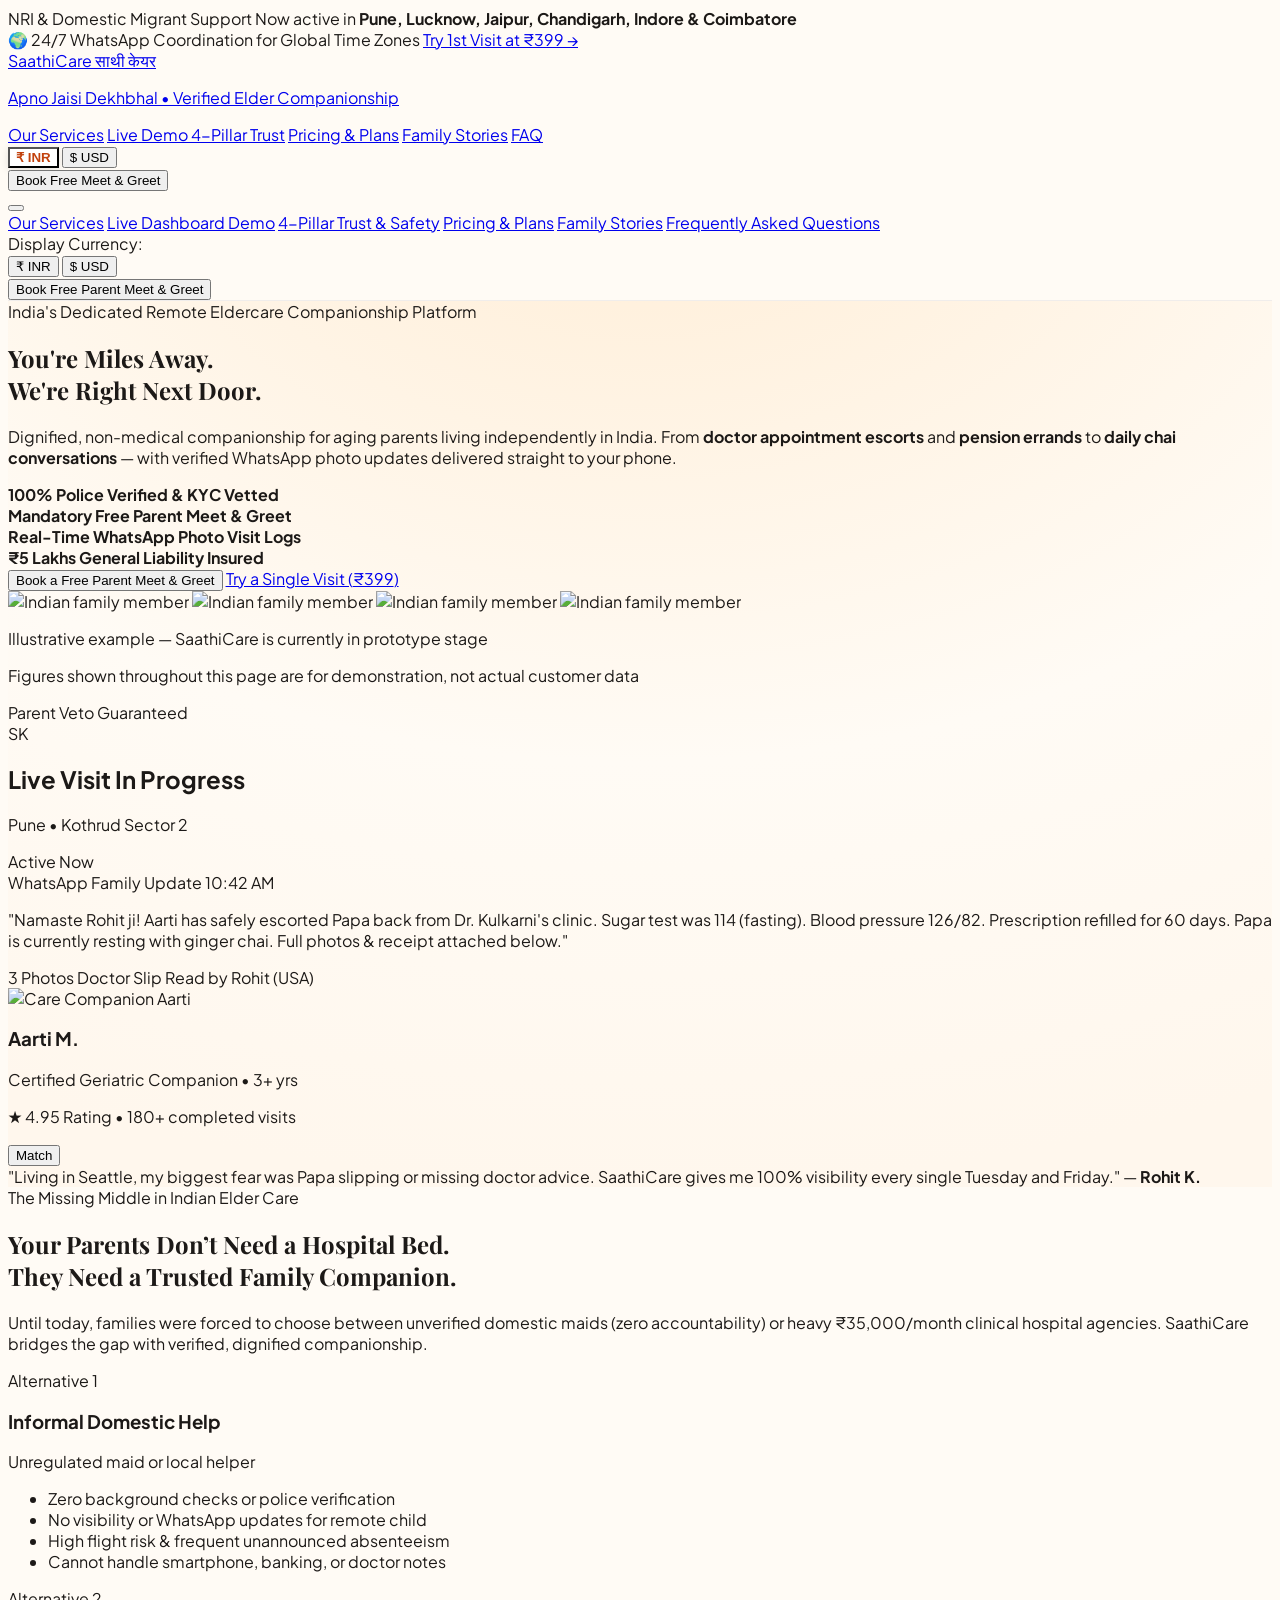
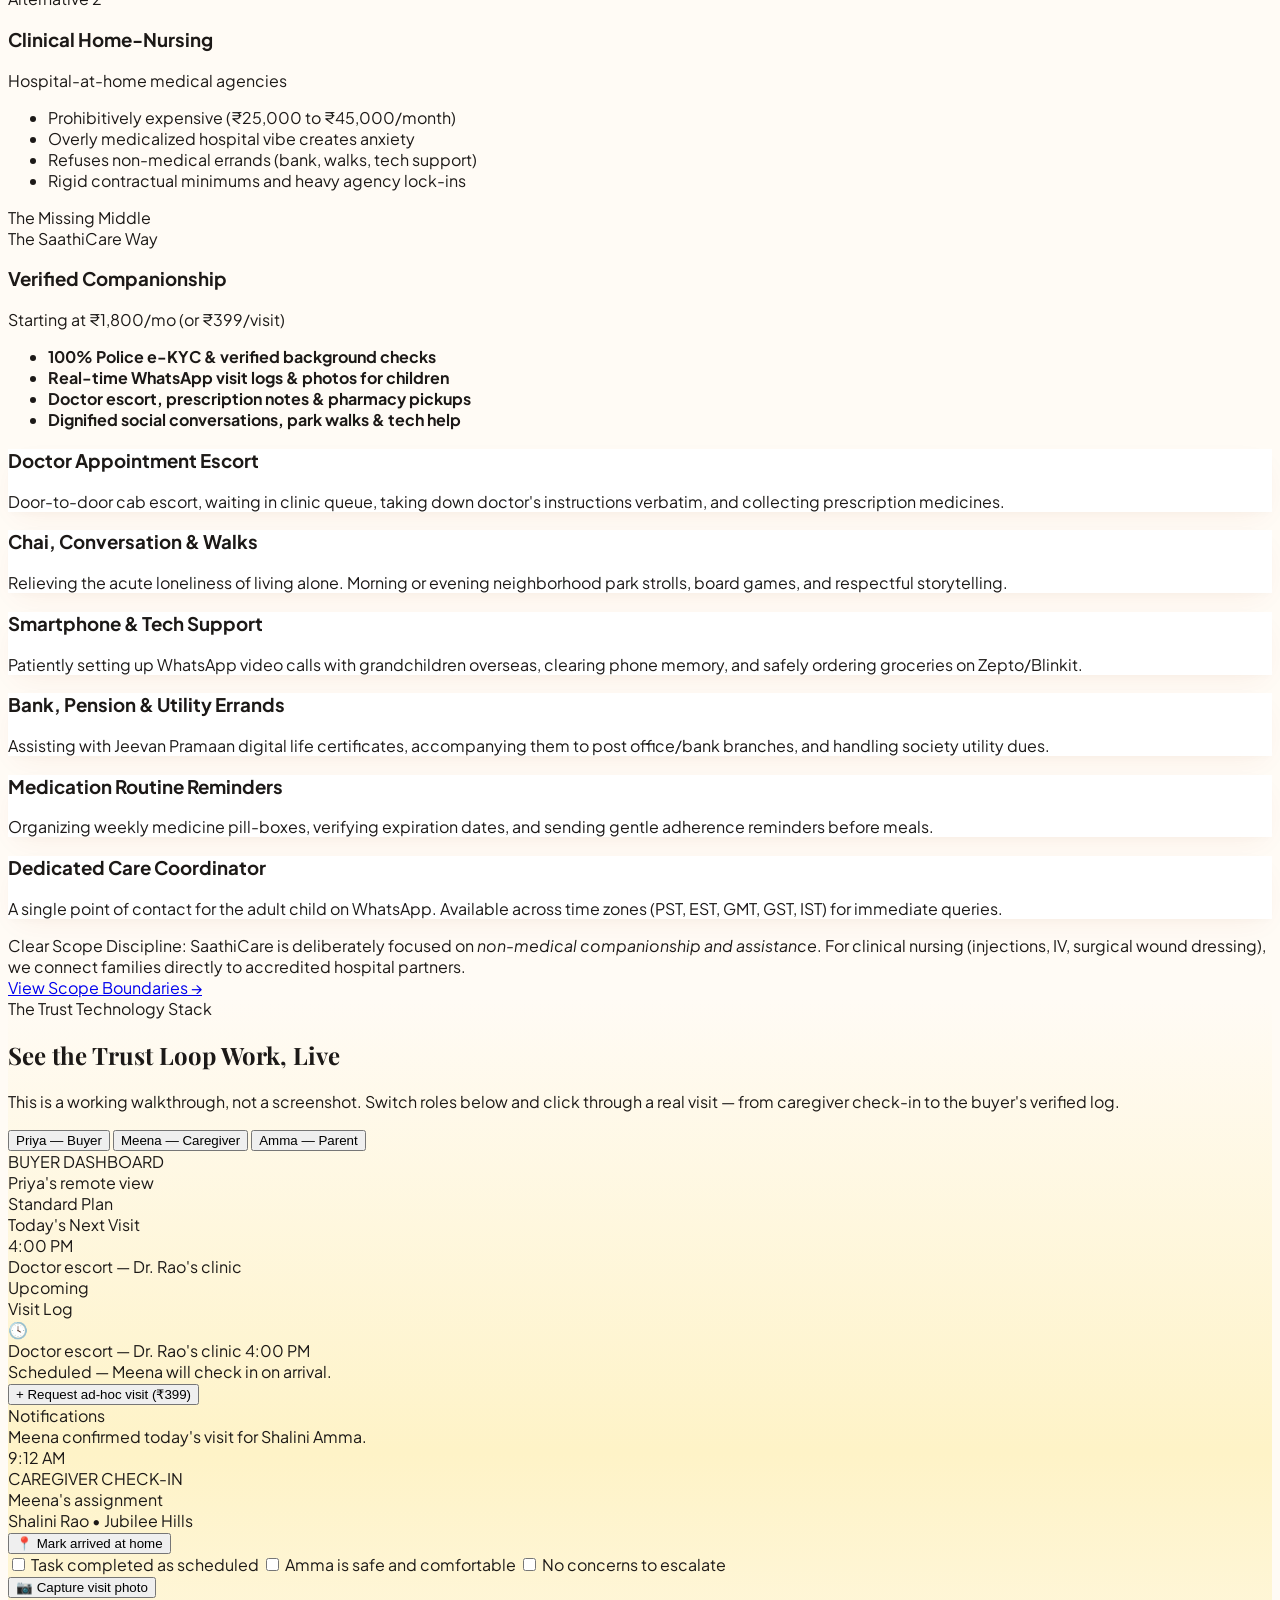
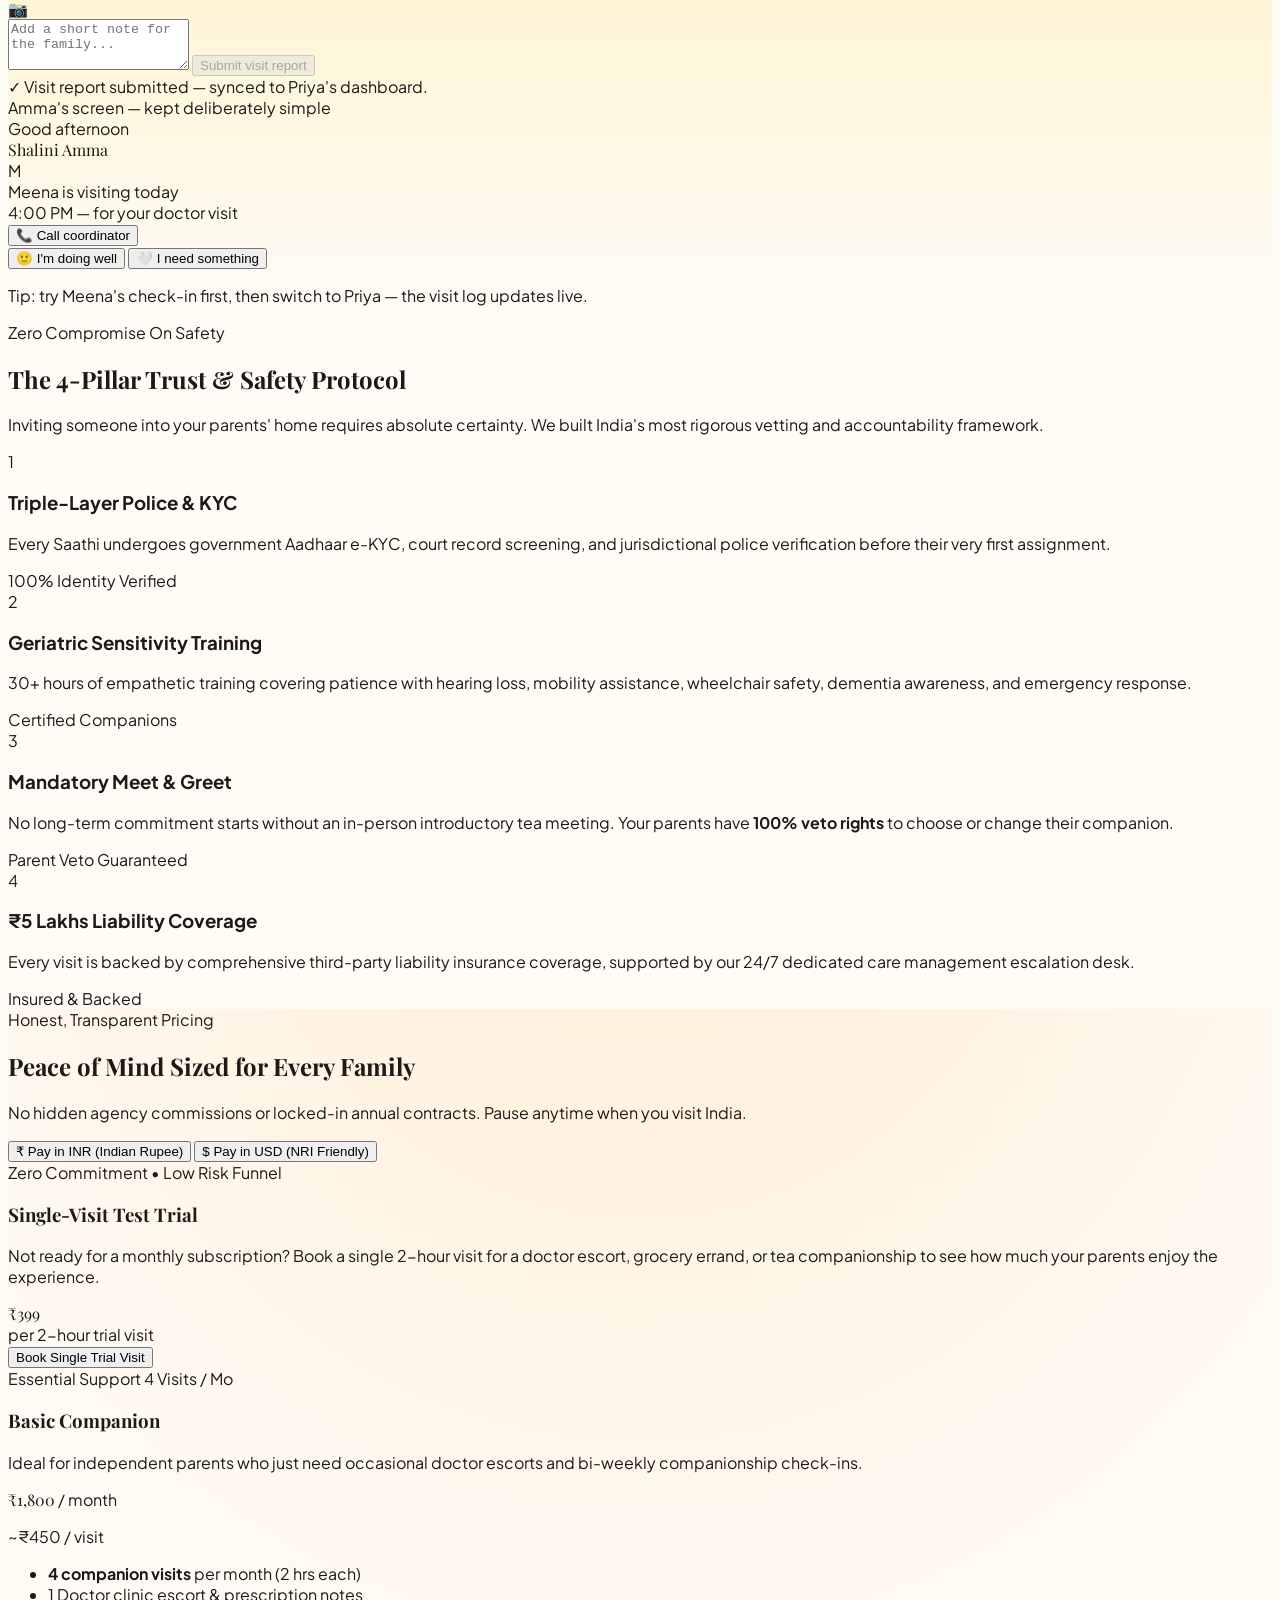
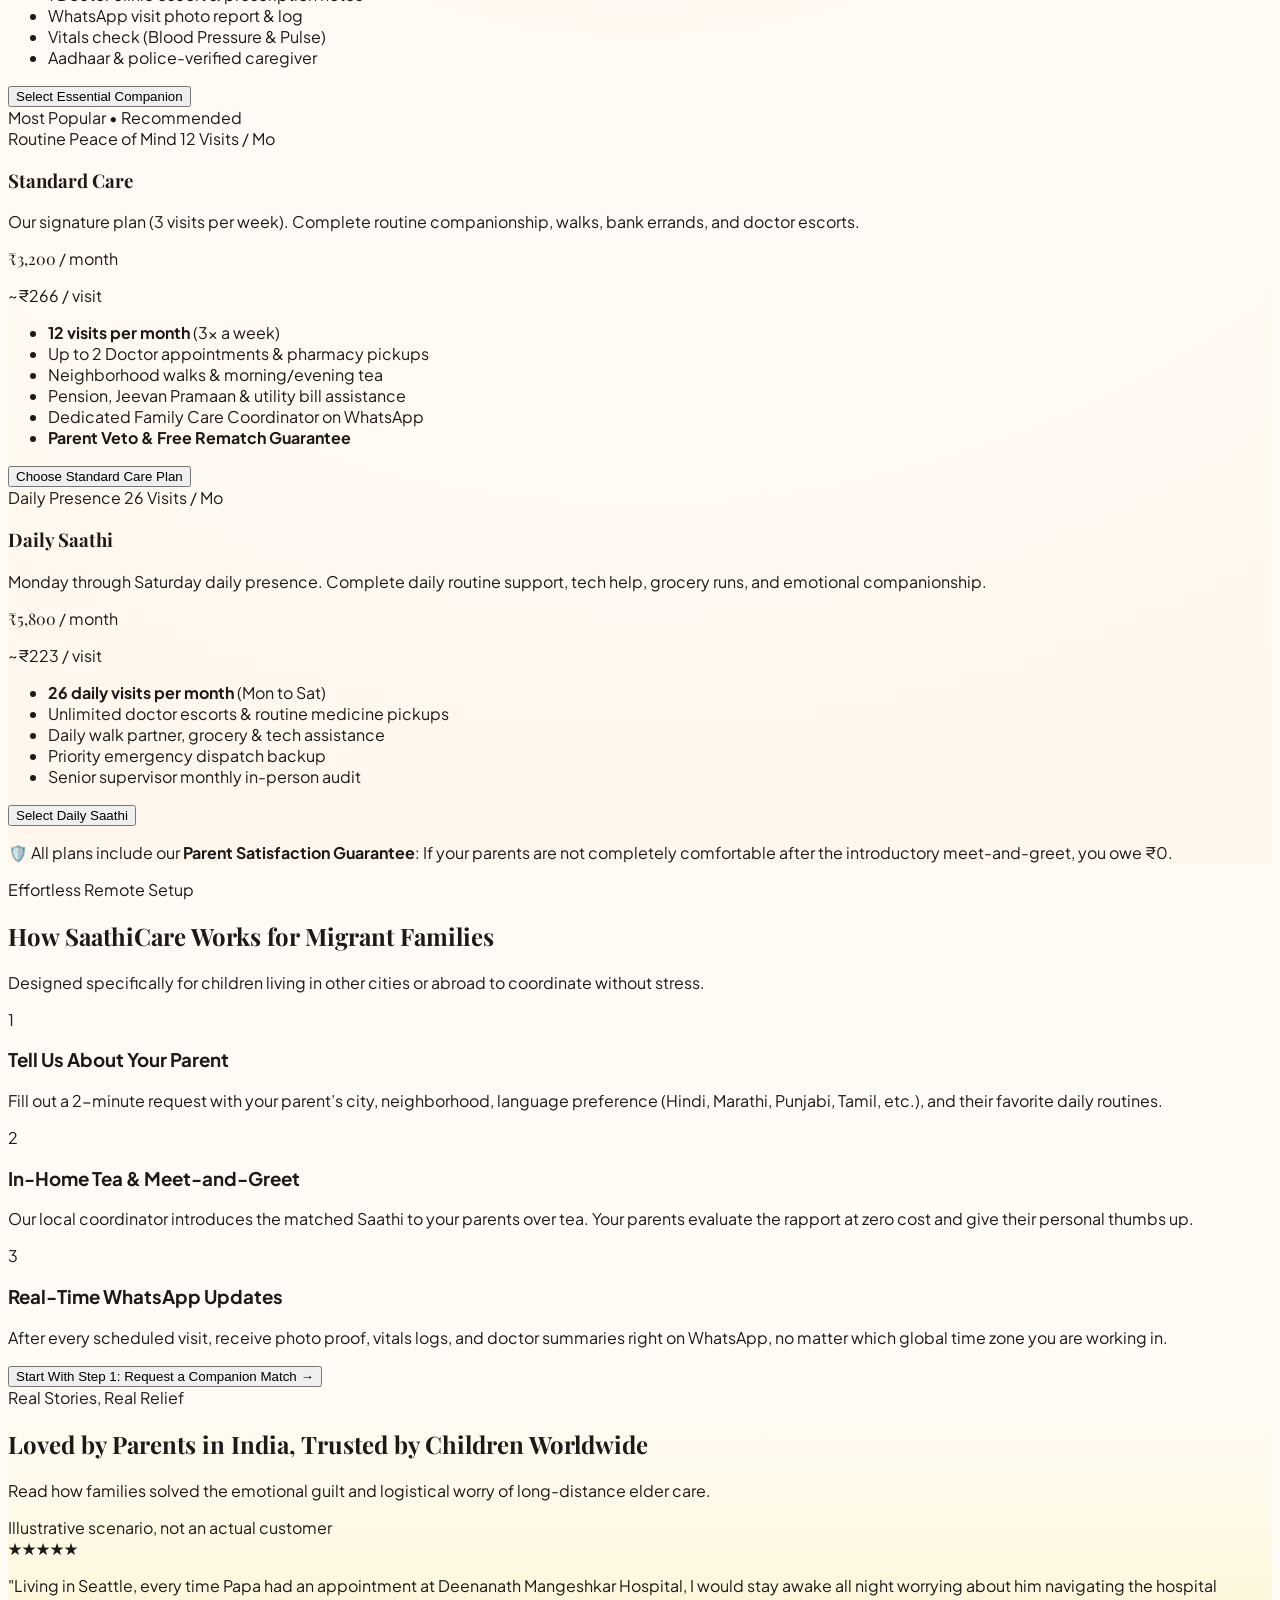
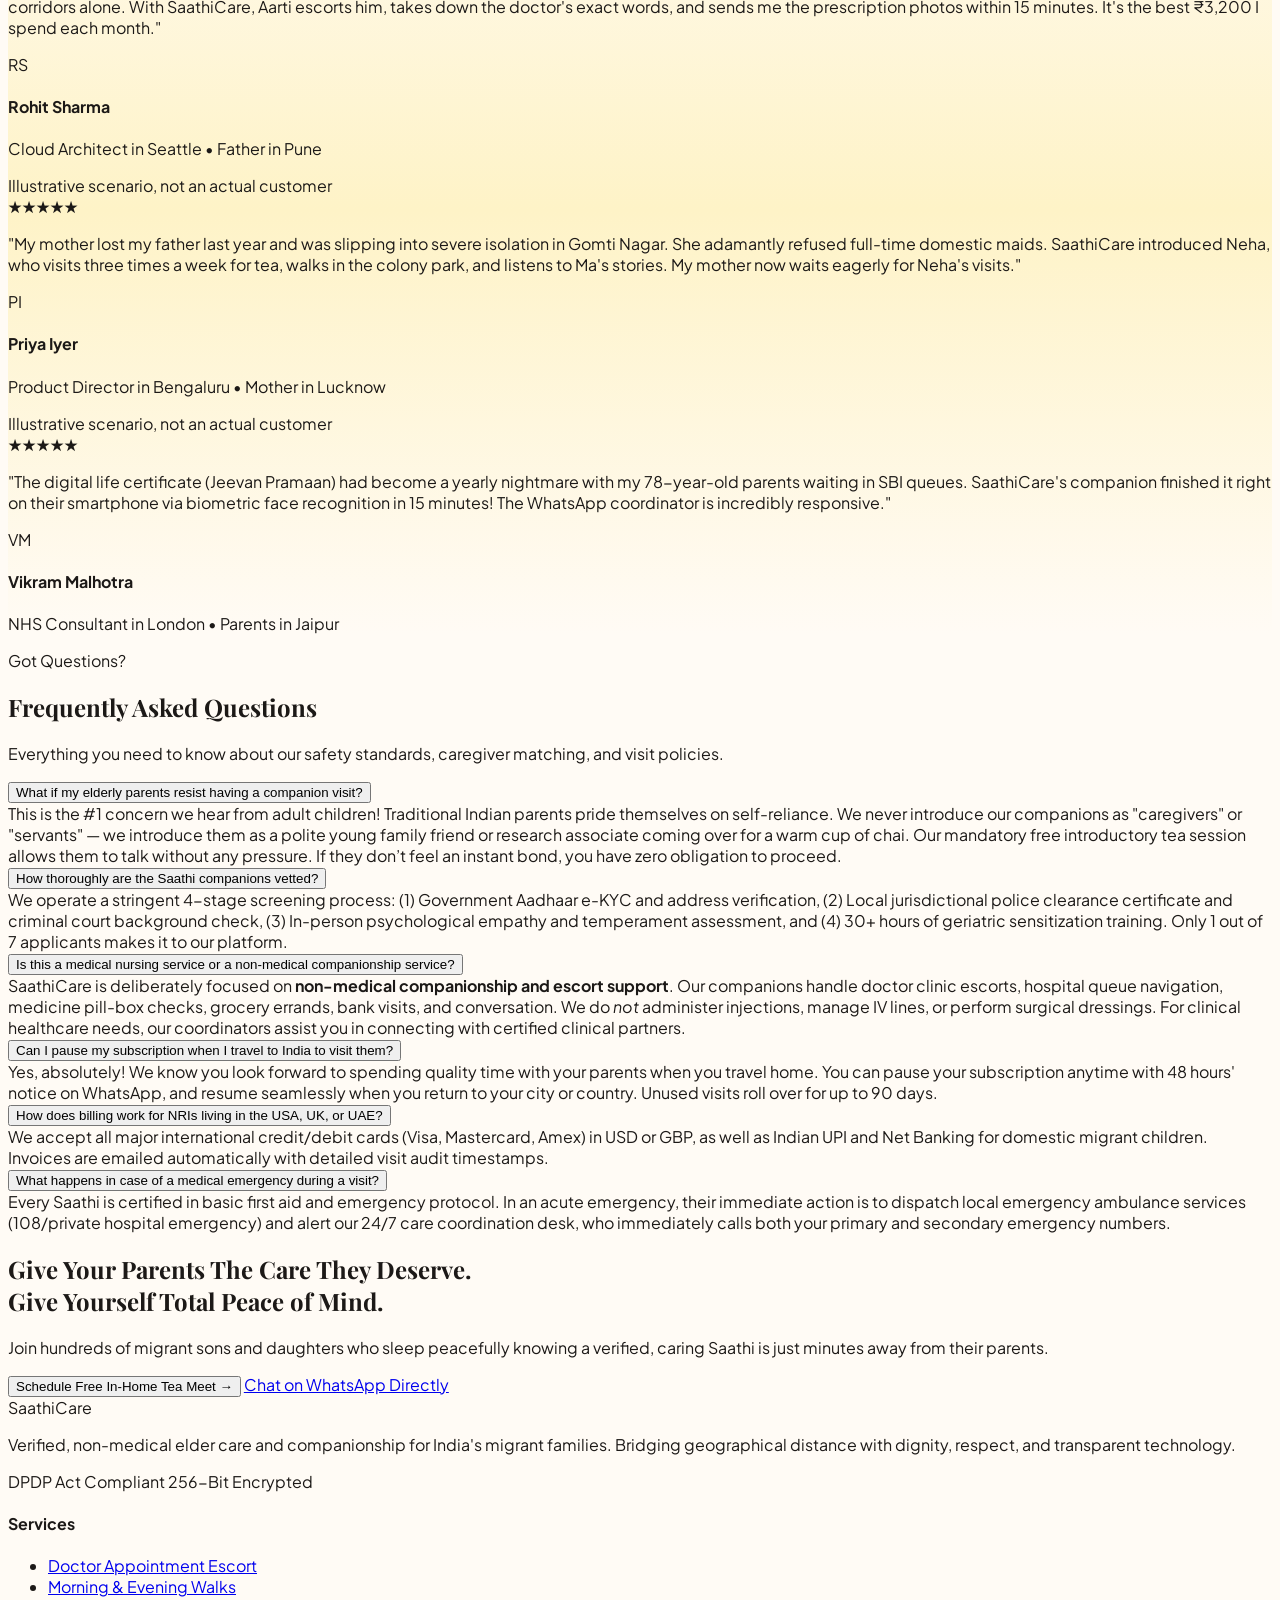
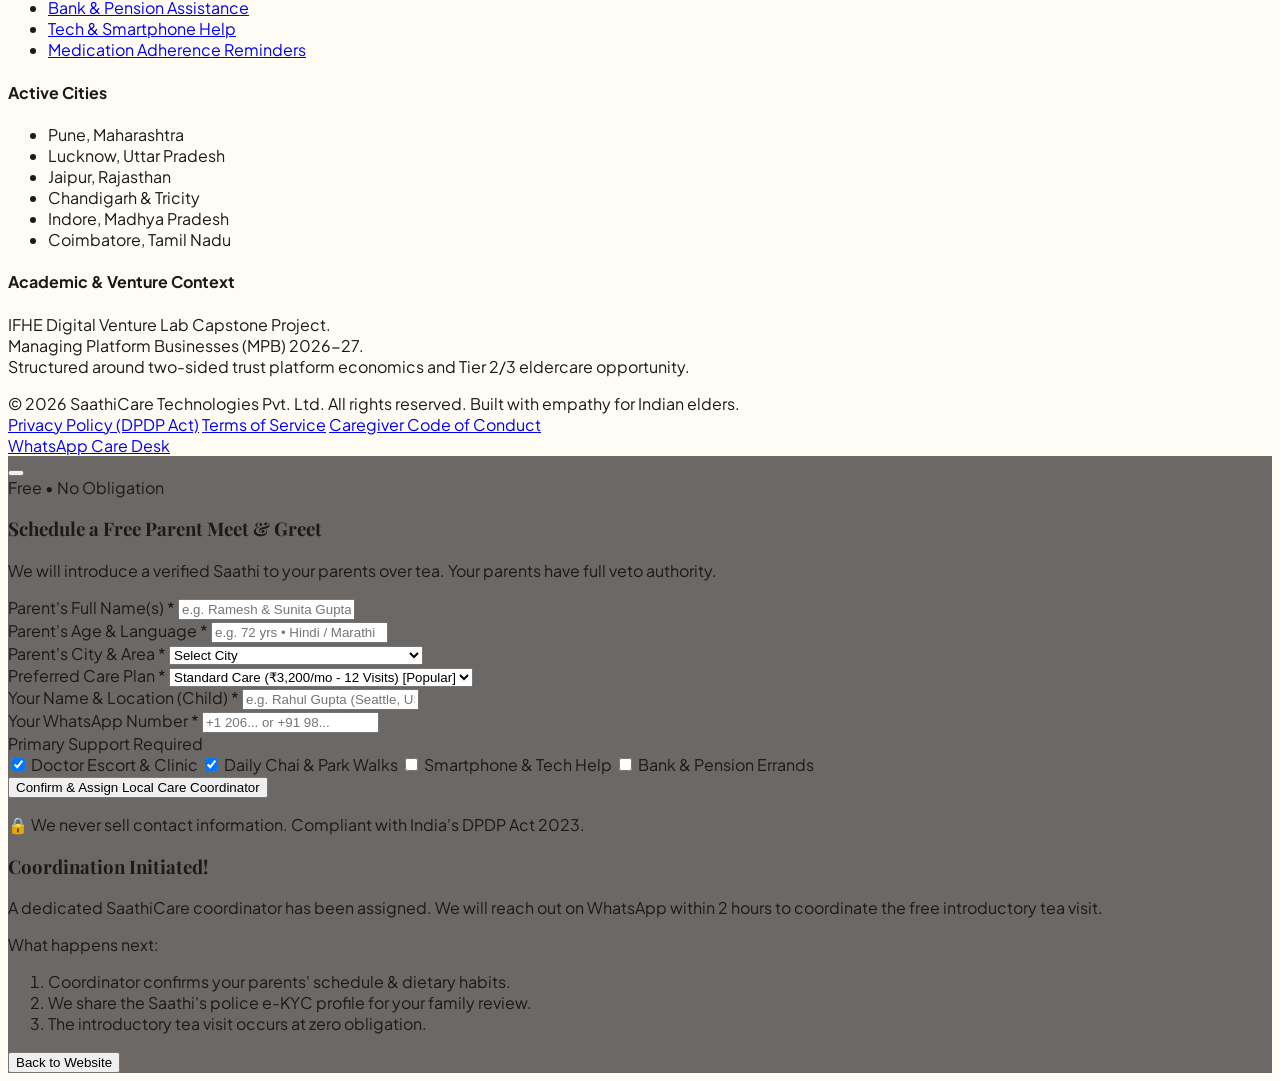
==== commit f6f14444: "Fix fabricated stats, add real interactive 3-role demo" ====
--- a/index.html
+++ b/index.html
@@ -221,8 +221,8 @@
               <img class="inline-block h-8 w-8 rounded-full ring-2 ring-white object-cover" src="https://images.unsplash.com/photo-1637059824899-a441006a6875?auto=format&fit=crop&w=120&q=80" alt="Indian family member">
             </div>
             <div>
-              <p class="font-semibold text-stone-800 text-sm">450+ Families Across 6 Cities</p>
-              <p>Rated 4.9/5 by children in Bengaluru, Mumbai, USA &amp; UK</p>
+              <p class="font-semibold text-stone-800 text-sm">Illustrative example — SaathiCare is currently in prototype stage</p>
+              <p class="italic">Figures shown throughout this page are for demonstration, not actual customer data</p>
             </div>
             <div class="h-6 w-px bg-stone-300 hidden md:block"></div>
             <div class="flex items-center gap-1.5 text-emerald-700 font-semibold">
@@ -497,168 +497,155 @@
     </div>
   </section>
 
-  <!-- INTERACTIVE LIVE REMOTE DASHBOARD / WHATSAPP SIMULATOR -->
+  <!-- INTERACTIVE 3-ROLE FUNCTIONAL PROTOTYPE DEMO -->
   <section id="live-dashboard" class="py-20 bg-warm-subtle border-b border-stone-200/60">
     <div class="max-w-7xl mx-auto px-4 sm:px-6 lg:px-8">
-      
+
       <div class="max-w-3xl mx-auto text-center space-y-4 mb-14">
         <span class="text-xs font-bold uppercase tracking-wider text-teal-800 bg-teal-100 px-3 py-1 rounded-full border border-teal-200">
           The Trust Technology Stack
         </span>
         <h2 class="text-3xl sm:text-4xl font-serif-heading font-bold text-stone-900">
-          Experience the Remote Care Dashboard
+          See the Trust Loop Work, Live
         </h2>
         <p class="text-stone-600 text-base sm:text-lg">
-          Click the scenarios below to see the exact WhatsApp logs, GPS timestamps, vitals checks, and photo updates you will receive after every visit.
+          This is a working walkthrough, not a screenshot. Switch roles below and click through a real visit — from caregiver check-in to the buyer's verified log.
         </p>
 
-        <!-- Scenario Selector Buttons -->
+        <!-- Role Selector Buttons -->
         <div class="flex flex-wrap justify-center gap-3 pt-4">
-          <button class="dashboard-tab px-5 py-2.5 rounded-full text-xs sm:text-sm font-bold transition-all bg-amber-600 text-white shadow-md flex items-center gap-2" data-scenario="companionship">
-            <i data-lucide="coffee" class="w-4 h-4"></i>
-            <span>Morning Chai &amp; Walk</span>
+          <button class="demo-tab px-5 py-2.5 rounded-full text-xs sm:text-sm font-bold transition-all bg-amber-600 text-white shadow-md flex items-center gap-2" data-role="buyer">
+            <i data-lucide="layout-dashboard" class="w-4 h-4"></i>
+            <span>Priya — Buyer</span>
           </button>
-          <button class="dashboard-tab px-5 py-2.5 rounded-full text-xs sm:text-sm font-bold transition-all bg-white text-stone-700 hover:bg-amber-50 border border-stone-200 flex items-center gap-2" data-scenario="doctor">
-            <i data-lucide="stethoscope" class="w-4 h-4"></i>
-            <span>Doctor Appointment Escort</span>
+          <button class="demo-tab px-5 py-2.5 rounded-full text-xs sm:text-sm font-bold transition-all bg-white text-stone-700 hover:bg-amber-50 border border-stone-200 flex items-center gap-2" data-role="caregiver">
+            <i data-lucide="clipboard-check" class="w-4 h-4"></i>
+            <span>Meena — Caregiver</span>
           </button>
-          <button class="dashboard-tab px-5 py-2.5 rounded-full text-xs sm:text-sm font-bold transition-all bg-white text-stone-700 hover:bg-amber-50 border border-stone-200 flex items-center gap-2" data-scenario="errands">
-            <i data-lucide="smartphone" class="w-4 h-4"></i>
-            <span>Pension &amp; Tech Help</span>
+          <button class="demo-tab px-5 py-2.5 rounded-full text-xs sm:text-sm font-bold transition-all bg-white text-stone-700 hover:bg-amber-50 border border-stone-200 flex items-center gap-2" data-role="parent">
+            <i data-lucide="smile" class="w-4 h-4"></i>
+            <span>Amma — Parent</span>
           </button>
         </div>
       </div>
 
-      <!-- Smartphone / Dashboard Interactive Preview Container -->
+      <!-- Interactive Demo Frame -->
       <div class="max-w-4xl mx-auto">
-        <div id="phone-preview-card" class="bg-white rounded-3xl shadow-2xl border-4 border-stone-800 overflow-hidden transition-all duration-300">
-          
-          <!-- Smartphone Top Bar / Header -->
-          <div class="bg-stone-900 text-white px-6 py-4 flex items-center justify-between border-b border-stone-800">
-            <div class="flex items-center gap-3">
+        <div class="bg-white rounded-3xl shadow-2xl border-4 border-stone-800 overflow-hidden">
+
+          <!-- BUYER PANEL -->
+          <div id="demo-panel-buyer" class="demo-panel">
+            <div class="bg-stone-900 text-white px-6 py-4 flex items-center justify-between border-b border-stone-800">
+              <div class="flex items-center gap-3">
+                <div class="w-3 h-3 rounded-full bg-emerald-500 animate-ping"></div>
+                <div>
+                  <div class="text-xs font-semibold tracking-wide text-stone-300">BUYER DASHBOARD</div>
+                  <div class="text-sm font-bold text-white">Priya's remote view</div>
+                </div>
+              </div>
+              <span class="bg-amber-500/20 text-amber-300 border border-amber-500/30 text-[11px] font-bold px-2.5 py-0.5 rounded-full">Standard Plan</span>
+            </div>
+            <div class="p-6 sm:p-8 grid md:grid-cols-12 gap-6 bg-stone-50/50">
+              <div class="md:col-span-7 space-y-4">
+                <div class="bg-white p-4 rounded-xl border border-stone-200 shadow-sm flex items-center justify-between">
+                  <div>
+                    <div class="text-xs font-bold text-stone-500 uppercase tracking-wider">Today's Next Visit</div>
+                    <div id="demo-next-time" class="text-lg font-bold text-stone-900 mt-1">4:00 PM</div>
+                    <div id="demo-next-task" class="text-xs text-stone-600">Doctor escort — Dr. Rao's clinic</div>
+                  </div>
+                  <span id="demo-next-status" class="text-xs bg-amber-100 text-amber-800 font-bold px-2.5 py-1 rounded-full shrink-0">Upcoming</span>
+                </div>
+                <div class="bg-white p-4 rounded-xl border border-stone-200 shadow-sm">
+                  <div class="text-xs font-bold text-stone-500 uppercase tracking-wider mb-3">Visit Log</div>
+                  <div id="demo-timeline" class="space-y-3"></div>
+                </div>
+                <button id="demo-adhoc-btn" class="w-full bg-white hover:bg-amber-50 text-terracotta-700 font-semibold text-xs px-4 py-2.5 rounded-xl border border-terracotta-200 transition-colors">
+                  + Request ad-hoc visit (₹399)
+                </button>
+              </div>
+              <div class="md:col-span-5">
+                <div class="bg-white p-4 rounded-xl border border-stone-200 shadow-sm h-full">
+                  <div class="text-xs font-bold text-stone-500 uppercase tracking-wider mb-3">Notifications</div>
+                  <div id="demo-feed" class="space-y-3 text-xs"></div>
+                </div>
+              </div>
+            </div>
+          </div>
+
+          <!-- CAREGIVER PANEL -->
+          <div id="demo-panel-caregiver" class="demo-panel hidden">
+            <div class="bg-stone-900 text-white px-6 py-4 flex items-center justify-between border-b border-stone-800">
+              <div class="flex items-center gap-3">
+                <div class="w-3 h-3 rounded-full bg-emerald-500 animate-ping"></div>
+                <div>
+                  <div class="text-xs font-semibold tracking-wide text-stone-300">CAREGIVER CHECK-IN</div>
+                  <div class="text-sm font-bold text-white">Meena's assignment</div>
+                </div>
+              </div>
+              <span class="bg-teal-500/20 text-teal-300 border border-teal-500/30 text-[11px] font-bold px-2.5 py-0.5 rounded-full">Shalini Rao • Jubilee Hills</span>
+            </div>
+            <div class="p-6 sm:p-8 space-y-4 bg-stone-50/50 min-h-[320px]">
+              <div id="demo-step-arrive">
+                <button id="demo-arrive-btn" class="bg-terracotta-700 hover:bg-terracotta-800 text-white text-xs font-bold px-5 py-3 rounded-xl shadow transition-colors">
+                  📍 Mark arrived at home
+                </button>
+              </div>
+              <div id="demo-step-checklist" class="hidden space-y-3">
+                <label class="flex items-center gap-2 text-xs text-stone-700 bg-white p-3 rounded-xl border border-stone-200">
+                  <input type="checkbox" class="demo-chk w-4 h-4 accent-teal-700"> Task completed as scheduled
+                </label>
+                <label class="flex items-center gap-2 text-xs text-stone-700 bg-white p-3 rounded-xl border border-stone-200">
+                  <input type="checkbox" class="demo-chk w-4 h-4 accent-teal-700"> Amma is safe and comfortable
+                </label>
+                <label class="flex items-center gap-2 text-xs text-stone-700 bg-white p-3 rounded-xl border border-stone-200">
+                  <input type="checkbox" class="demo-chk w-4 h-4 accent-teal-700"> No concerns to escalate
+                </label>
+                <div class="flex items-center gap-3">
+                  <button id="demo-capture-btn" class="bg-white border border-dashed border-stone-400 text-stone-600 text-xs font-semibold px-4 py-2 rounded-xl">📷 Capture visit photo</button>
+                  <div id="demo-photo-preview" class="hidden w-10 h-10 rounded-xl bg-gradient-to-br from-teal-100 to-amber-100 items-center justify-center text-lg">📷</div>
+                </div>
+                <textarea id="demo-note" class="w-full text-xs border border-stone-200 rounded-xl p-3" rows="3" placeholder="Add a short note for the family..."></textarea>
+                <button id="demo-submit-btn" disabled class="bg-teal-700 disabled:bg-stone-300 text-white text-xs font-bold px-5 py-3 rounded-xl shadow transition-colors">Submit visit report</button>
+              </div>
+              <div id="demo-step-done" class="hidden bg-emerald-50 border border-emerald-200 text-emerald-800 text-xs font-semibold p-4 rounded-xl">
+                ✓ Visit report submitted — synced to Priya's dashboard.
+              </div>
+            </div>
+          </div>
+
+          <!-- ELDERLY PARENT PANEL -->
+          <div id="demo-panel-parent" class="demo-panel hidden">
+            <div class="bg-stone-900 text-white px-6 py-4 flex items-center gap-3 border-b border-stone-800">
               <div class="w-3 h-3 rounded-full bg-emerald-500 animate-ping"></div>
+              <div class="text-sm font-bold text-white">Amma's screen — kept deliberately simple</div>
+            </div>
+            <div class="p-8 sm:p-10 text-center space-y-5 bg-stone-50/50 max-w-sm mx-auto min-h-[320px]">
               <div>
-                <div class="text-xs font-semibold tracking-wide text-stone-300">SAATHICARE PARENT PORTAL</div>
-                <div class="text-sm font-bold text-white flex items-center gap-2">
-                  <span id="dash-title">Morning Chai, Walk &amp; Medication Check</span>
-                </div>
-              </div>
-            </div>
-            <div class="text-right">
-              <span id="dash-badge" class="bg-amber-500/20 text-amber-300 border border-amber-500/30 text-[11px] font-bold px-2.5 py-0.5 rounded-full">
-                Routine Daily Visit
-              </span>
-              <div id="dash-time" class="text-[11px] text-stone-400 mt-1">Today, 10:15 AM</div>
-            </div>
-          </div>
-
-          <!-- Main Interactive Body -->
-          <div class="p-6 sm:p-8 grid md:grid-cols-12 gap-6 bg-stone-50/50">
-            
-            <!-- Left Column: Verification & Log Summary -->
-            <div class="md:col-span-7 space-y-5">
-              
-              <!-- Assigned Caregiver Bar -->
-              <div class="bg-white p-4 rounded-xl border border-stone-200 shadow-sm flex items-center justify-between">
-                <div class="flex items-center gap-3">
-                  <div class="w-11 h-11 rounded-full bg-amber-100 text-amber-800 flex items-center justify-center font-bold text-sm">
-                    AV
-                  </div>
-                  <div>
-                    <h4 id="dash-saathi-name" class="text-sm font-bold text-stone-900">Aarti Verma (Verified Companion)</h4>
-                    <p id="dash-saathi-rating" class="text-xs text-amber-700 font-semibold">4.9 ★ (140+ visits)</p>
-                  </div>
-                </div>
-                <span class="text-xs bg-emerald-100 text-emerald-800 font-bold px-2.5 py-1 rounded-full flex items-center gap-1">
-                  <i data-lucide="check-circle" class="w-3.5 h-3.5 text-emerald-600"></i> KYC Verified
-                </span>
-              </div>
-
-              <!-- GPS Check-In Timestamp -->
-              <div class="bg-white p-4 rounded-xl border border-stone-200 shadow-sm space-y-2">
-                <div class="text-xs font-bold text-stone-500 uppercase tracking-wider">Arrival &amp; Vitals Verification</div>
-                <div class="flex flex-col sm:flex-row sm:items-center justify-between gap-2 text-xs">
-                  <div class="flex items-center gap-1.5 text-stone-700">
-                    <i data-lucide="map-pin" class="w-4 h-4 text-terracotta-600"></i>
-                    <span id="dash-checkin" class="font-medium">09:55 AM (GPS Verified: Model Town, Pune)</span>
-                  </div>
-                  <div class="flex items-center gap-1.5 font-bold text-teal-800 bg-teal-50 px-2 py-0.5 rounded">
-                    <i data-lucide="activity" class="w-3.5 h-3.5 text-teal-600"></i>
-                    <span id="dash-vitals">BP: 122/80 mmHg • Pulse: 72 bpm</span>
-                  </div>
-                </div>
-              </div>
-
-              <!-- Caregiver Visit Log -->
-              <div class="bg-white p-4 rounded-xl border border-stone-200 shadow-sm space-y-2">
-                <div class="text-xs font-bold text-stone-500 uppercase tracking-wider">Companion's Visit Observations</div>
-                <p id="dash-summary" class="text-xs sm:text-sm text-stone-700 leading-relaxed">
-                  Uncle was in good spirits. We took a 20-minute slow walk in the garden, enjoyed cardamom chai, and checked the weekly pill organizer. Blood pressure was normal. He also shared stories of his college days in Roorkee!
-                </p>
-              </div>
-
-              <!-- Checklist of Actions -->
-              <div class="bg-white p-4 rounded-xl border border-stone-200 shadow-sm space-y-2">
-                <div class="text-xs font-bold text-stone-500 uppercase tracking-wider">Completed Activities</div>
-                <ul id="dash-actions-list" class="space-y-1.5">
-                  <li class="flex items-start text-xs text-stone-700 gap-1.5">
-                    <i data-lucide="check" class="w-3.5 h-3.5 text-emerald-600 shrink-0 mt-0.5"></i>
-                    <span>20-min gentle assisted park walk</span>
-                  </li>
-                  <li class="flex items-start text-xs text-stone-700 gap-1.5">
-                    <i data-lucide="check" class="w-3.5 h-3.5 text-emerald-600 shrink-0 mt-0.5"></i>
-                    <span>Morning medication adherence confirmed</span>
-                  </li>
-                  <li class="flex items-start text-xs text-stone-700 gap-1.5">
-                    <i data-lucide="check" class="w-3.5 h-3.5 text-emerald-600 shrink-0 mt-0.5"></i>
-                    <span>Cardamom chai &amp; 35 min heartfelt conversation</span>
-                  </li>
-                  <li class="flex items-start text-xs text-stone-700 gap-1.5">
-                    <i data-lucide="check" class="w-3.5 h-3.5 text-emerald-600 shrink-0 mt-0.5"></i>
-                    <span>Fresh milk &amp; fruit picked up from society booth</span>
-                  </li>
-                </ul>
-              </div>
-
-            </div>
-
-            <!-- Right Column: Live Photo Proof -->
-            <div class="md:col-span-5 space-y-4">
-              <div class="bg-white p-3 rounded-2xl border border-stone-200 shadow-sm">
-                <div class="text-xs font-bold text-stone-600 mb-2 flex items-center justify-between">
-                  <span class="flex items-center gap-1.5">
-                    <i data-lucide="camera" class="w-4 h-4 text-amber-600"></i>
-                    <span>Visit Photo Verification</span>
-                  </span>
-                  <span class="text-[10px] bg-emerald-100 text-emerald-800 px-2 py-0.5 rounded font-semibold">Geo-Tagged</span>
-                </div>
-                
-                <div class="rounded-xl overflow-hidden aspect-[4/3] bg-stone-100 relative group">
-                  <img id="dash-photo" src="https://images.unsplash.com/photo-1774437892287-6bff0fc8980a?auto=format&fit=crop&w=600&q=80" alt="Visit Photo Log" class="w-full h-full object-cover">
-                  <div class="absolute inset-0 bg-gradient-to-t from-stone-900/70 via-transparent to-transparent opacity-80"></div>
-                  <div class="absolute bottom-2 left-2 right-2 text-white text-[11px] font-medium leading-tight">
-                    <p id="dash-photo-caption">Uncle smiling on the veranda during morning cardamom chai</p>
-                  </div>
-                </div>
-
-                <div class="mt-3 pt-3 border-t border-stone-100 text-center">
-                  <button class="open-booking-modal w-full bg-terracotta-700 hover:bg-terracotta-800 text-white text-xs font-bold py-2.5 rounded-xl shadow transition-colors flex items-center justify-center gap-2">
-                    <i data-lucide="calendar" class="w-3.5 h-3.5"></i>
-                    <span>Schedule Free Tea Meet for Your Parents</span>
-                  </button>
-                </div>
-              </div>
-
-              <div class="text-center">
-                <span class="text-[11px] text-stone-500">
-                  📱 Sent automatically to your WhatsApp family group within 15 minutes of visit conclusion.
-                </span>
-              </div>
-            </div>
-
-          </div>
-
-        </div>
+                <div class="text-sm text-stone-500">Good afternoon</div>
+                <div class="text-2xl font-serif-heading font-bold text-stone-900">Shalini Amma</div>
+              </div>
+              <div class="bg-white rounded-2xl border border-stone-200 shadow-sm p-6 space-y-2">
+                <div class="w-14 h-14 mx-auto rounded-full bg-amber-100 text-amber-800 font-bold flex items-center justify-center text-lg">M</div>
+                <div class="text-sm font-bold text-stone-900">Meena is visiting today</div>
+                <div class="text-xs text-stone-600">4:00 PM — for your doctor visit</div>
+                <button class="mt-2 bg-teal-700 text-white text-xs font-bold px-5 py-2.5 rounded-full">📞 Call coordinator</button>
+              </div>
+              <div class="grid grid-cols-2 gap-3">
+                <button id="demo-parent-good" class="bg-white border-2 border-stone-200 hover:border-teal-600 rounded-2xl p-4 text-xs sm:text-sm font-bold flex flex-col items-center gap-1 transition-colors">
+                  <span class="text-2xl">🙂</span> I'm doing well
+                </button>
+                <button id="demo-parent-help" class="bg-white border-2 border-stone-200 hover:border-terracotta-600 rounded-2xl p-4 text-xs sm:text-sm font-bold flex flex-col items-center gap-1 transition-colors">
+                  <span class="text-2xl">🤍</span> I need something
+                </button>
+              </div>
+              <div id="demo-parent-confirm" class="hidden bg-teal-50 border border-teal-200 text-teal-800 text-xs font-semibold p-3 rounded-xl"></div>
+            </div>
+          </div>
+
+        </div>
+        <p class="text-center text-[11px] text-stone-500 mt-4">
+          Tip: try Meena's check-in first, then switch to Priya — the visit log updates live.
+        </p>
       </div>
 
     </div>
@@ -1029,6 +1016,7 @@
         <!-- Story 1: Seattle to Pune -->
         <div class="bg-white rounded-2xl p-7 border border-stone-200/80 shadow-md space-y-4 flex flex-col justify-between">
           <div class="space-y-3">
+            <div class="text-[10px] font-semibold uppercase tracking-wide text-stone-400">Illustrative scenario, not an actual customer</div>
             <div class="flex text-amber-500 text-xs">
               ★★★★★
             </div>
@@ -1050,6 +1038,7 @@
         <!-- Story 2: Bengaluru to Lucknow -->
         <div class="bg-white rounded-2xl p-7 border border-stone-200/80 shadow-md space-y-4 flex flex-col justify-between">
           <div class="space-y-3">
+            <div class="text-[10px] font-semibold uppercase tracking-wide text-stone-400">Illustrative scenario, not an actual customer</div>
             <div class="flex text-amber-500 text-xs">
               ★★★★★
             </div>
@@ -1071,6 +1060,7 @@
         <!-- Story 3: London to Jaipur -->
         <div class="bg-white rounded-2xl p-7 border border-stone-200/80 shadow-md space-y-4 flex flex-col justify-between">
           <div class="space-y-3">
+            <div class="text-[10px] font-semibold uppercase tracking-wide text-stone-400">Illustrative scenario, not an actual customer</div>
             <div class="flex text-amber-500 text-xs">
               ★★★★★
             </div>
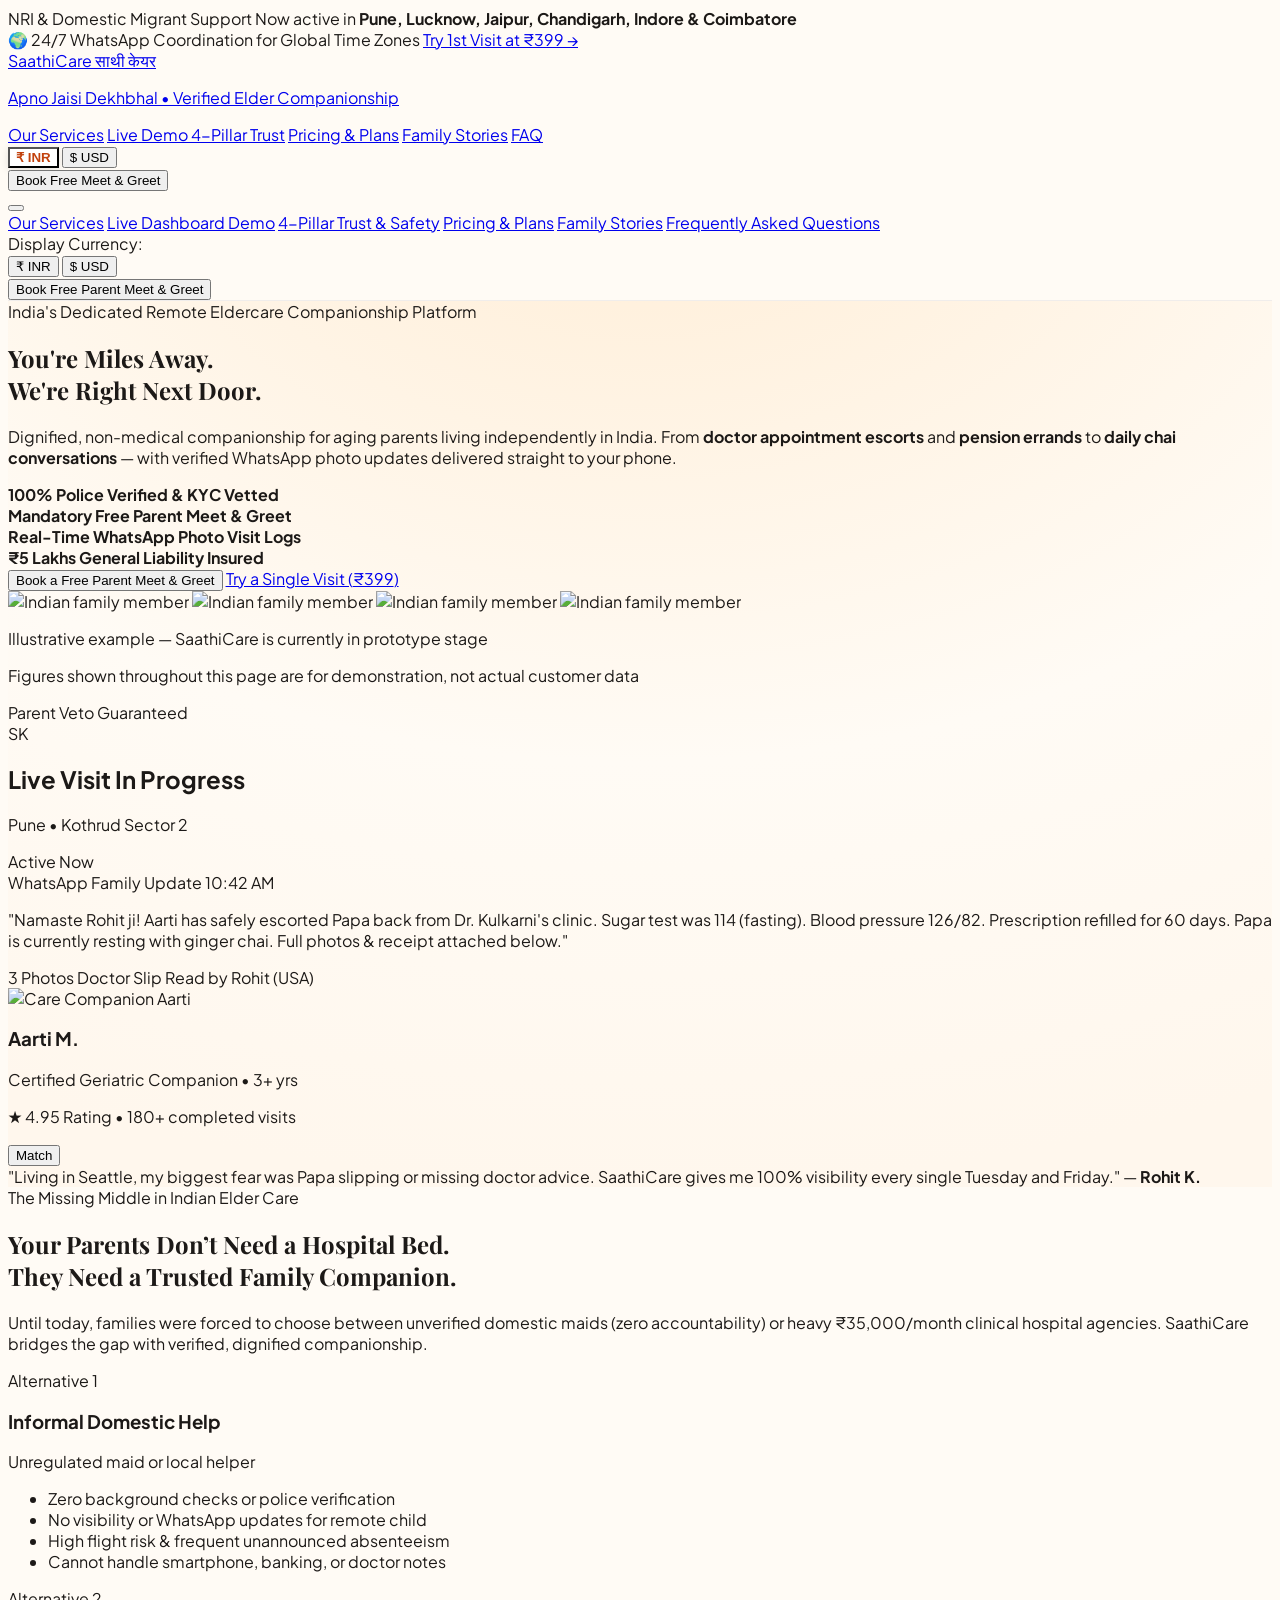
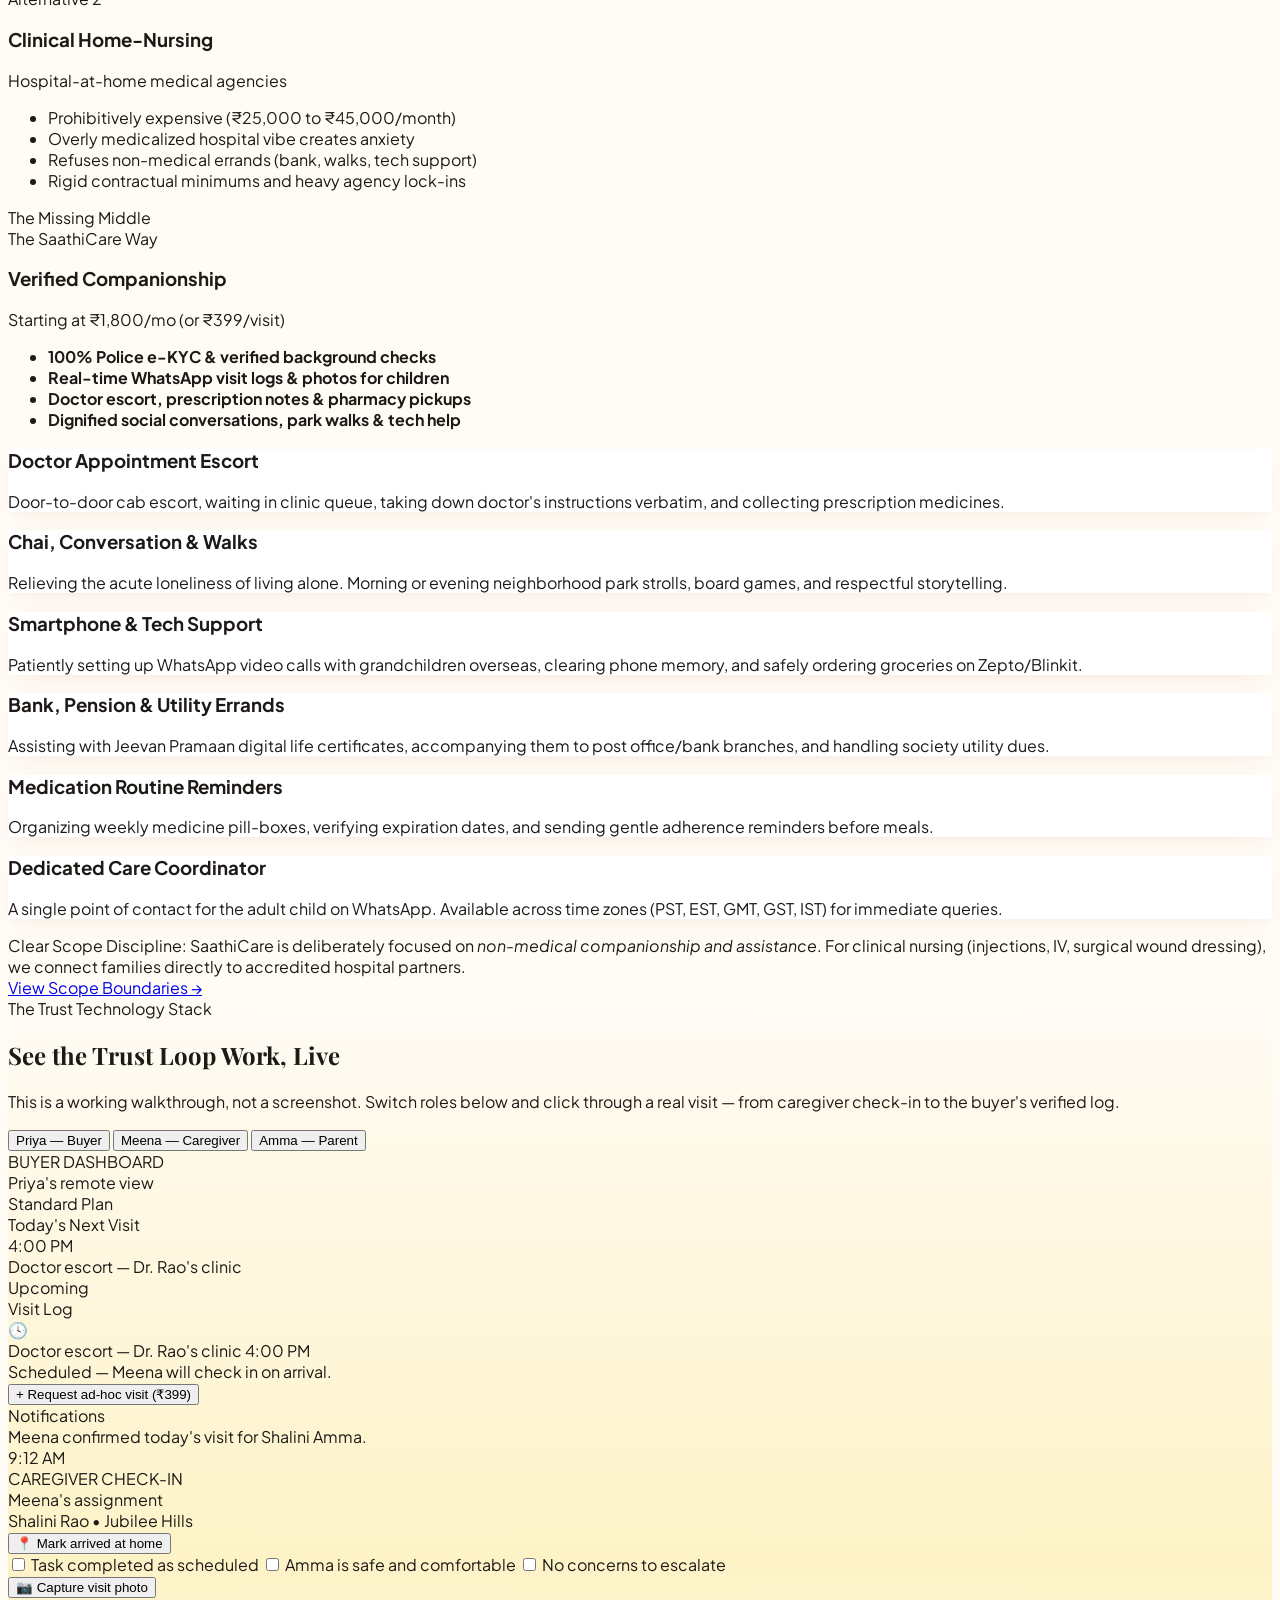
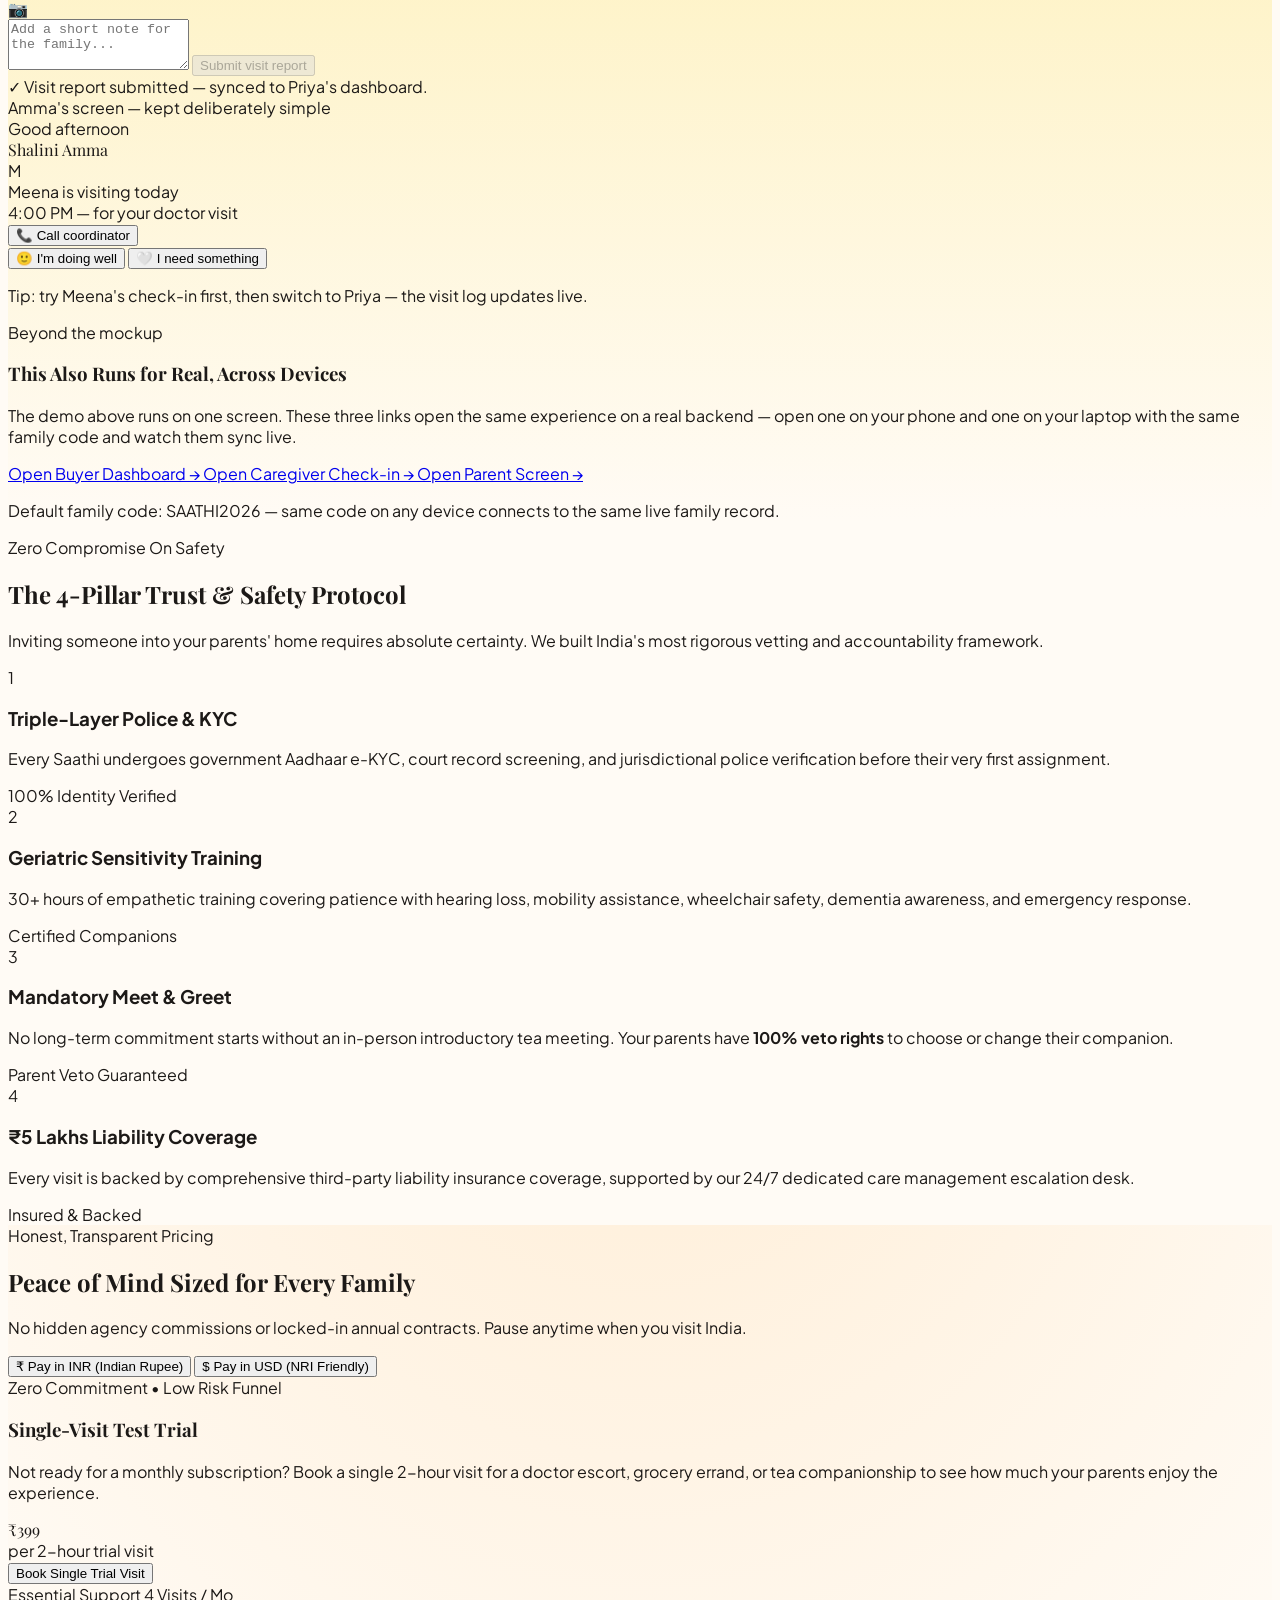
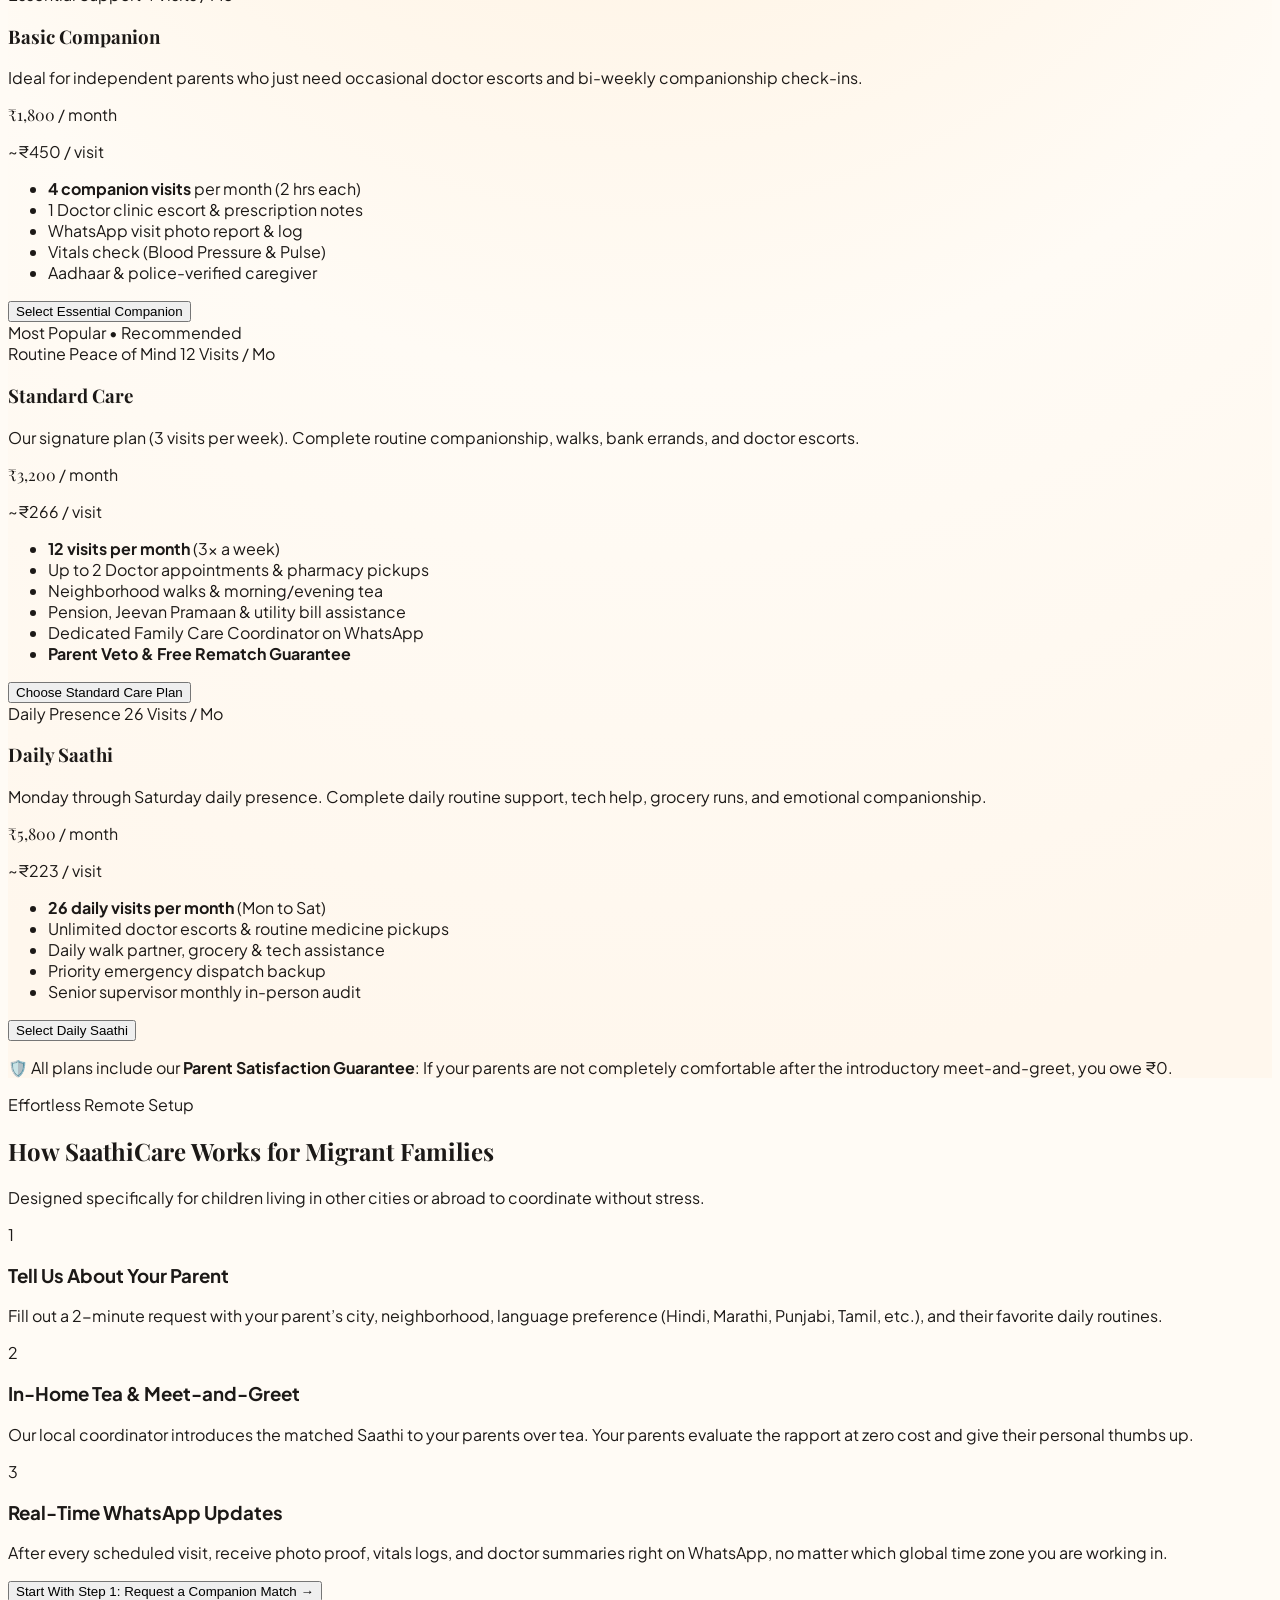
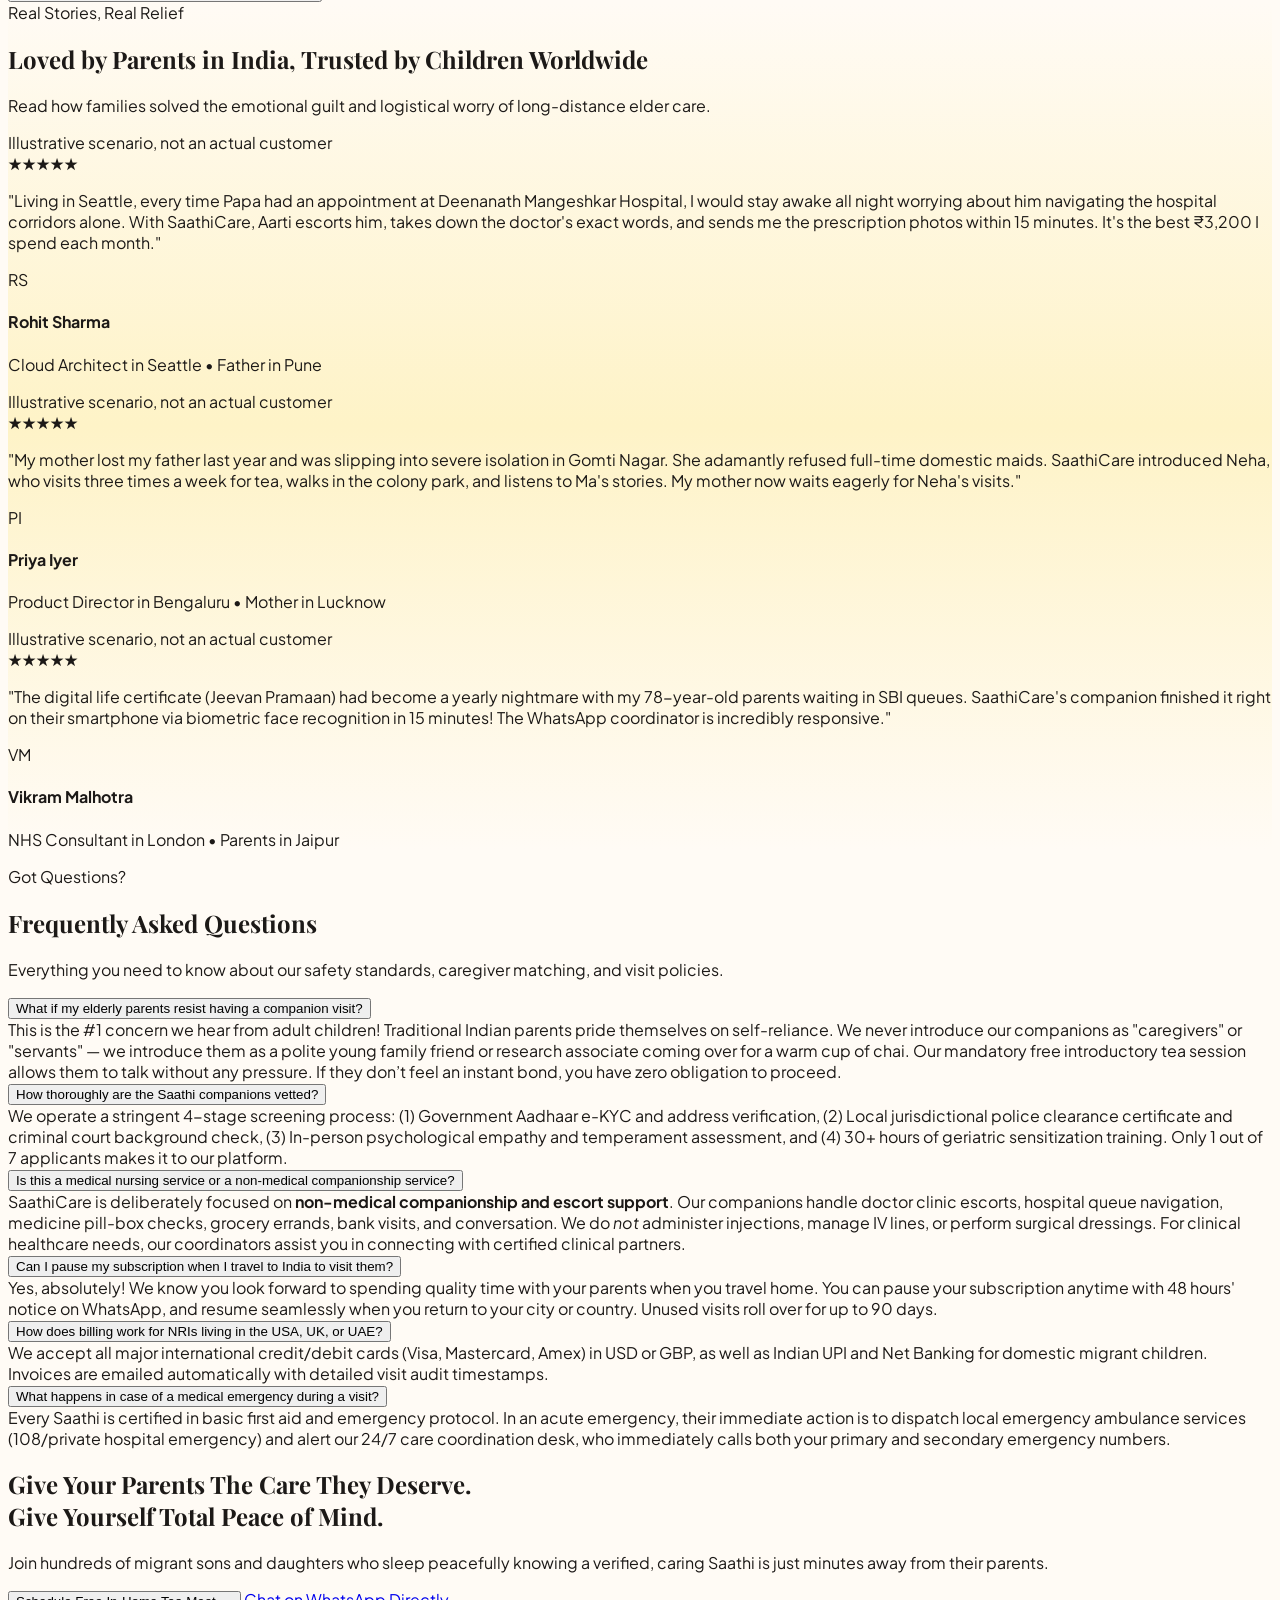
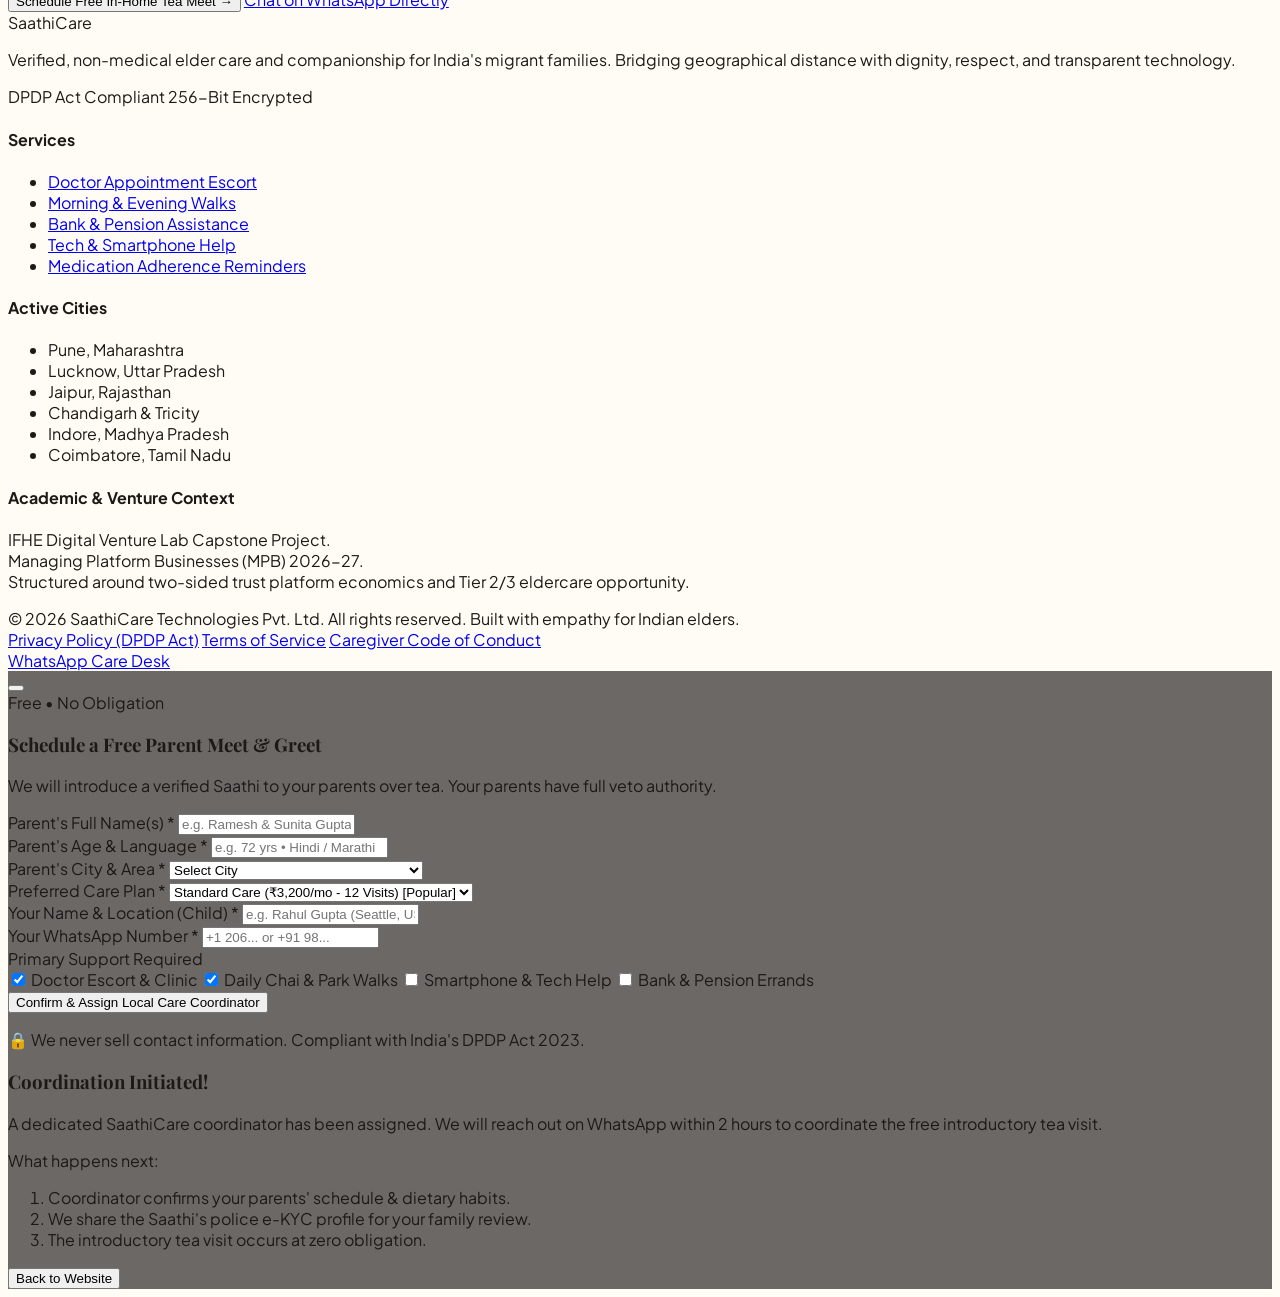
==== commit 10b1182e: "Link marketing site to live multi-device dashboards" ====
--- a/index.html
+++ b/index.html
@@ -646,6 +646,30 @@
         <p class="text-center text-[11px] text-stone-500 mt-4">
           Tip: try Meena's check-in first, then switch to Priya — the visit log updates live.
         </p>
+
+        <!-- LIVE MULTI-DEVICE DEMO CTA -->
+        <div class="mt-10 bg-stone-900 rounded-2xl p-6 sm:p-8 text-center">
+          <span class="text-[11px] font-bold uppercase tracking-wider text-emerald-400">Beyond the mockup</span>
+          <h3 class="text-white font-serif-heading font-bold text-xl sm:text-2xl mt-2">
+            This Also Runs for Real, Across Devices
+          </h3>
+          <p class="text-stone-300 text-sm mt-2 max-w-xl mx-auto">
+            The demo above runs on one screen. These three links open the same experience on a real backend —
+            open one on your phone and one on your laptop with the same family code and watch them sync live.
+          </p>
+          <div class="flex flex-wrap justify-center gap-3 mt-6">
+            <a href="live-app/buyer.html" target="_blank" class="bg-amber-600 hover:bg-amber-700 text-white font-bold text-xs sm:text-sm px-5 py-2.5 rounded-full transition-colors">
+              Open Buyer Dashboard →
+            </a>
+            <a href="live-app/caregiver.html" target="_blank" class="bg-teal-700 hover:bg-teal-800 text-white font-bold text-xs sm:text-sm px-5 py-2.5 rounded-full transition-colors">
+              Open Caregiver Check-in →
+            </a>
+            <a href="live-app/parent.html" target="_blank" class="bg-white hover:bg-stone-100 text-stone-900 font-bold text-xs sm:text-sm px-5 py-2.5 rounded-full transition-colors">
+              Open Parent Screen →
+            </a>
+          </div>
+          <p class="text-stone-500 text-[11px] mt-4">Default family code: <span class="font-mono text-stone-300">SAATHI2026</span> — same code on any device connects to the same live family record.</p>
+        </div>
       </div>
 
     </div>
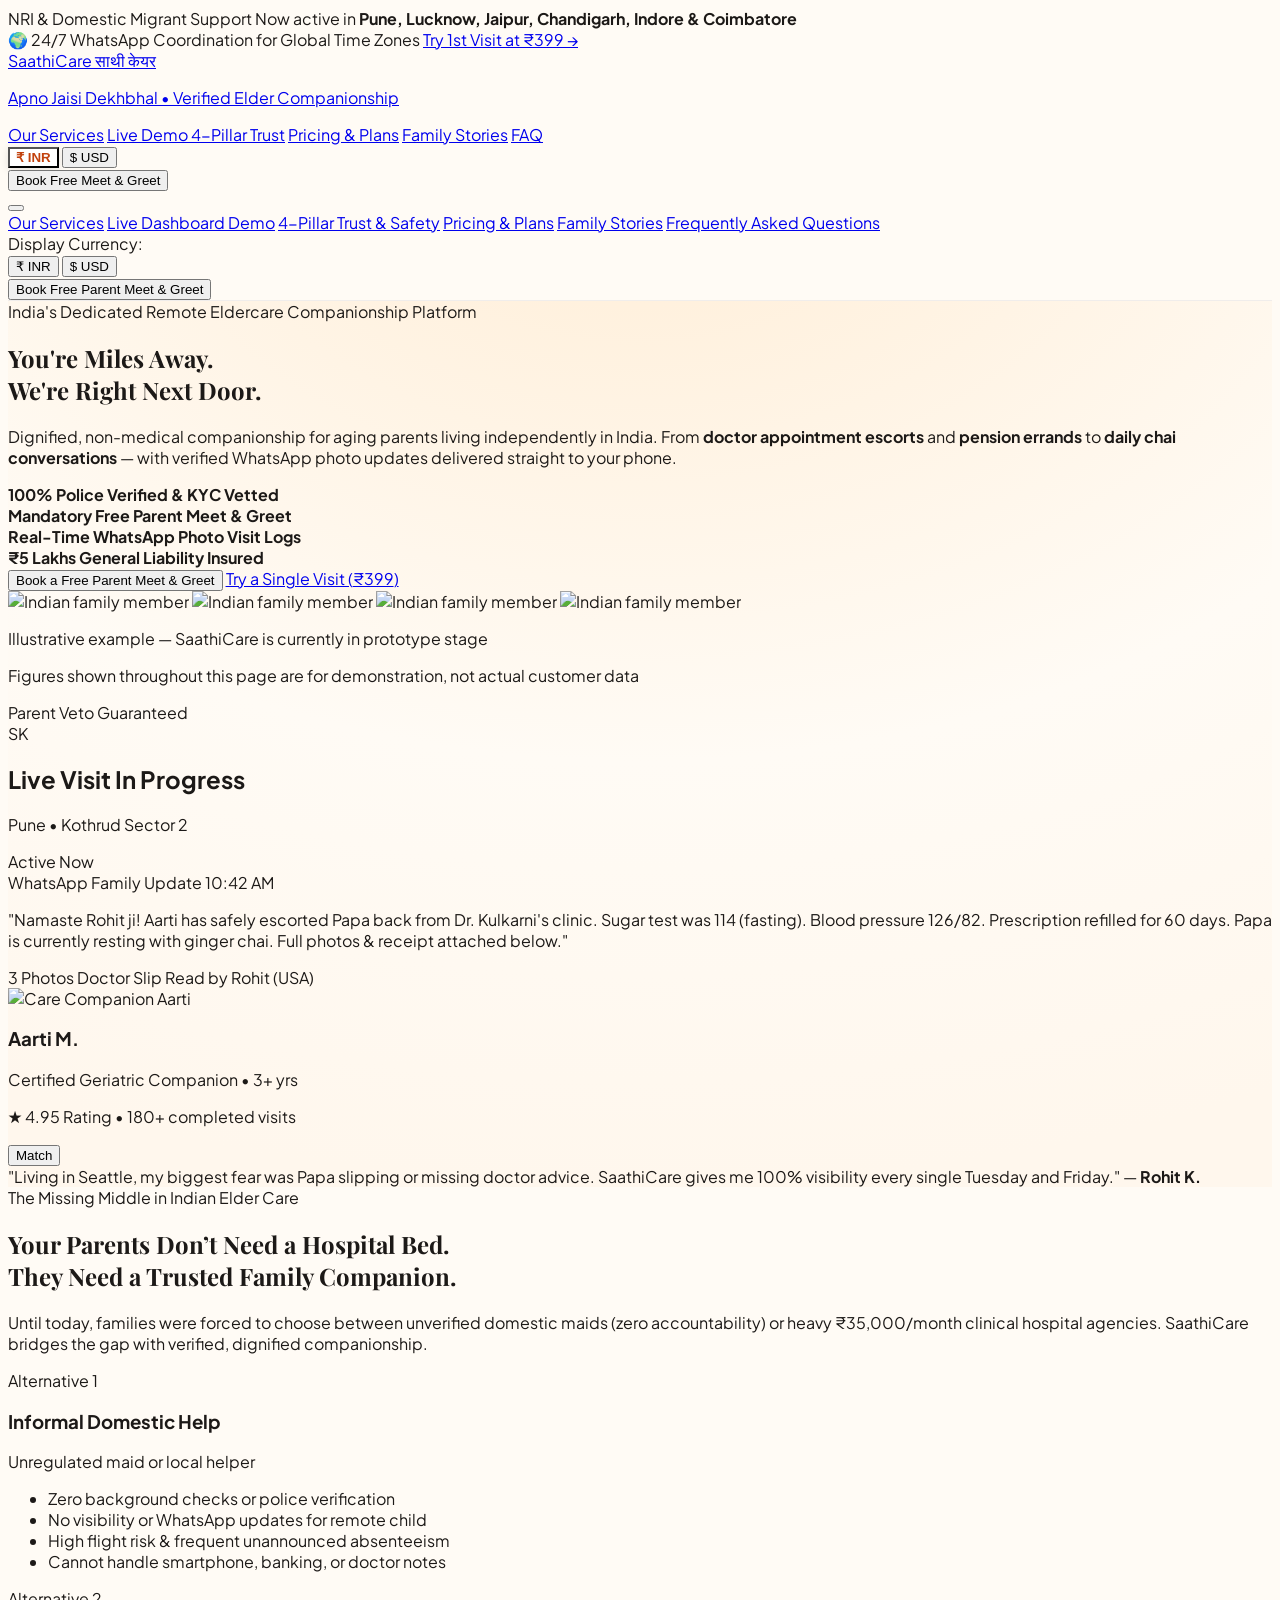
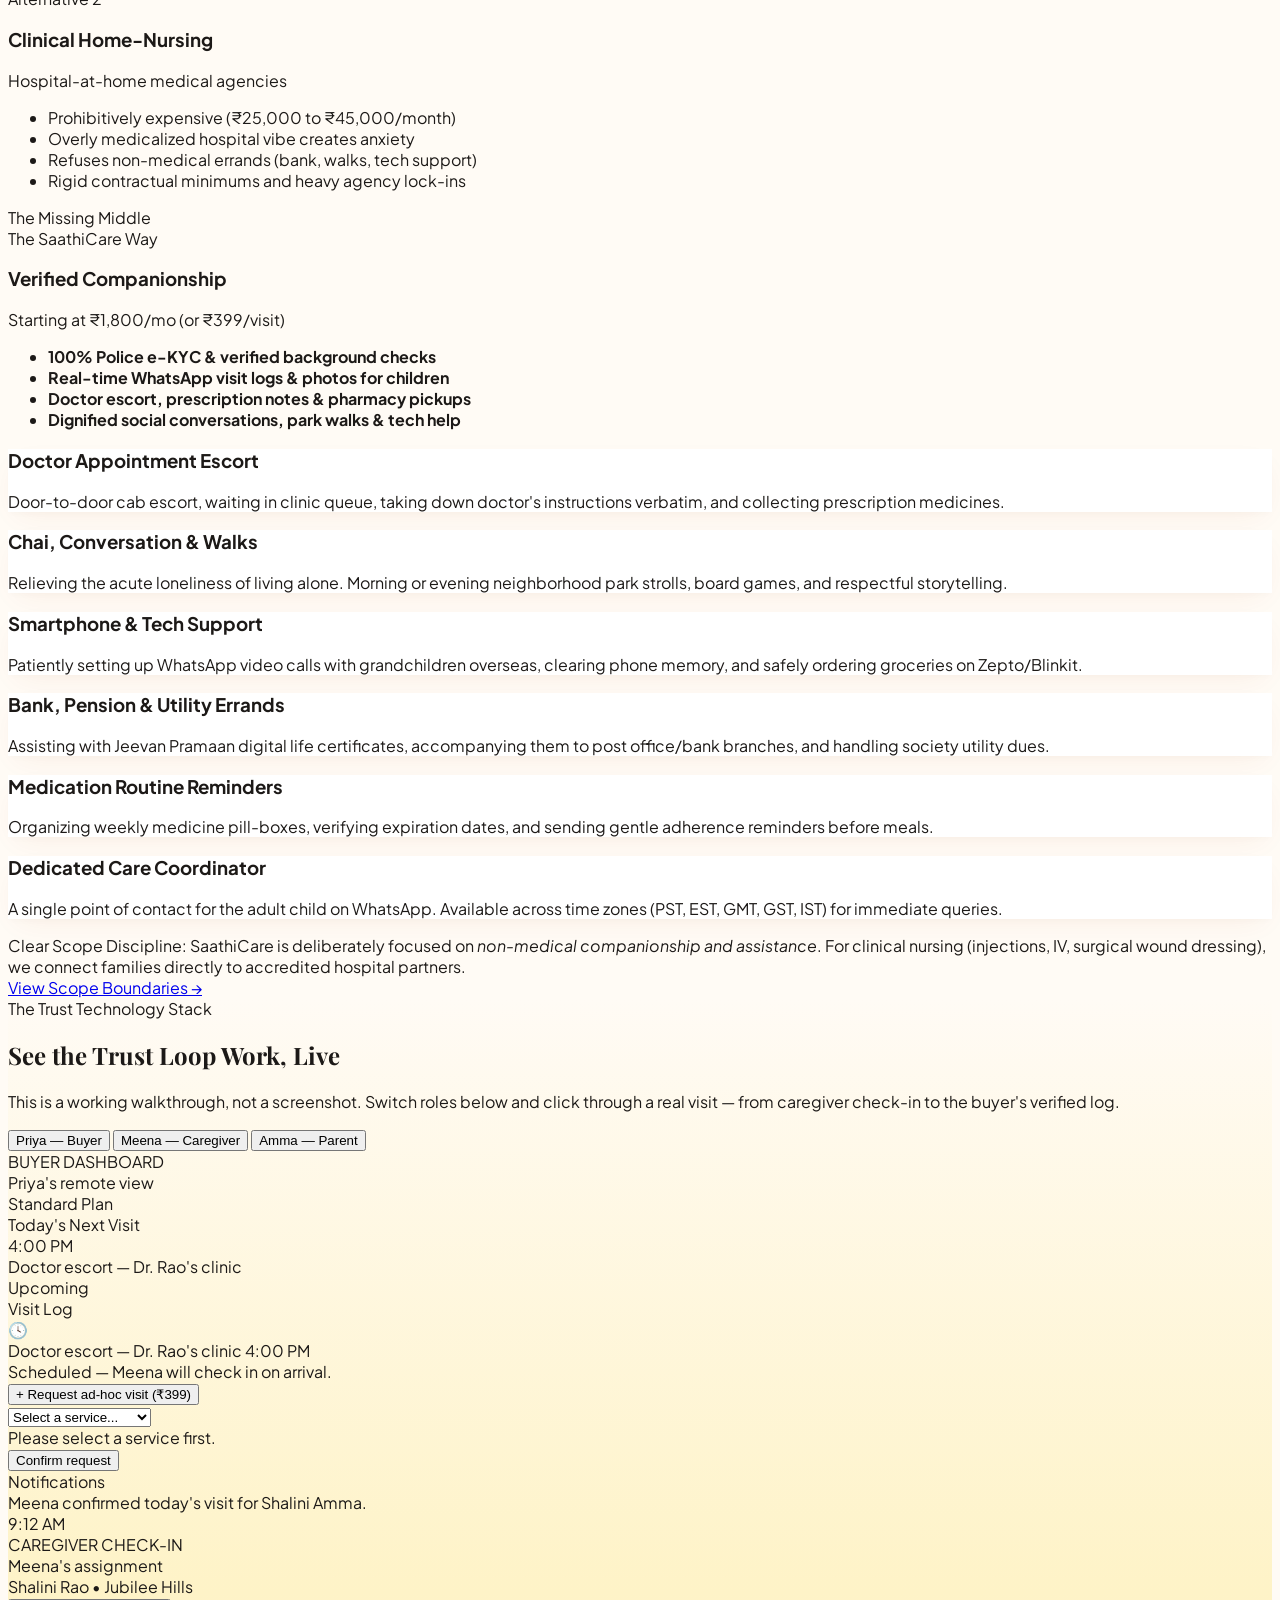
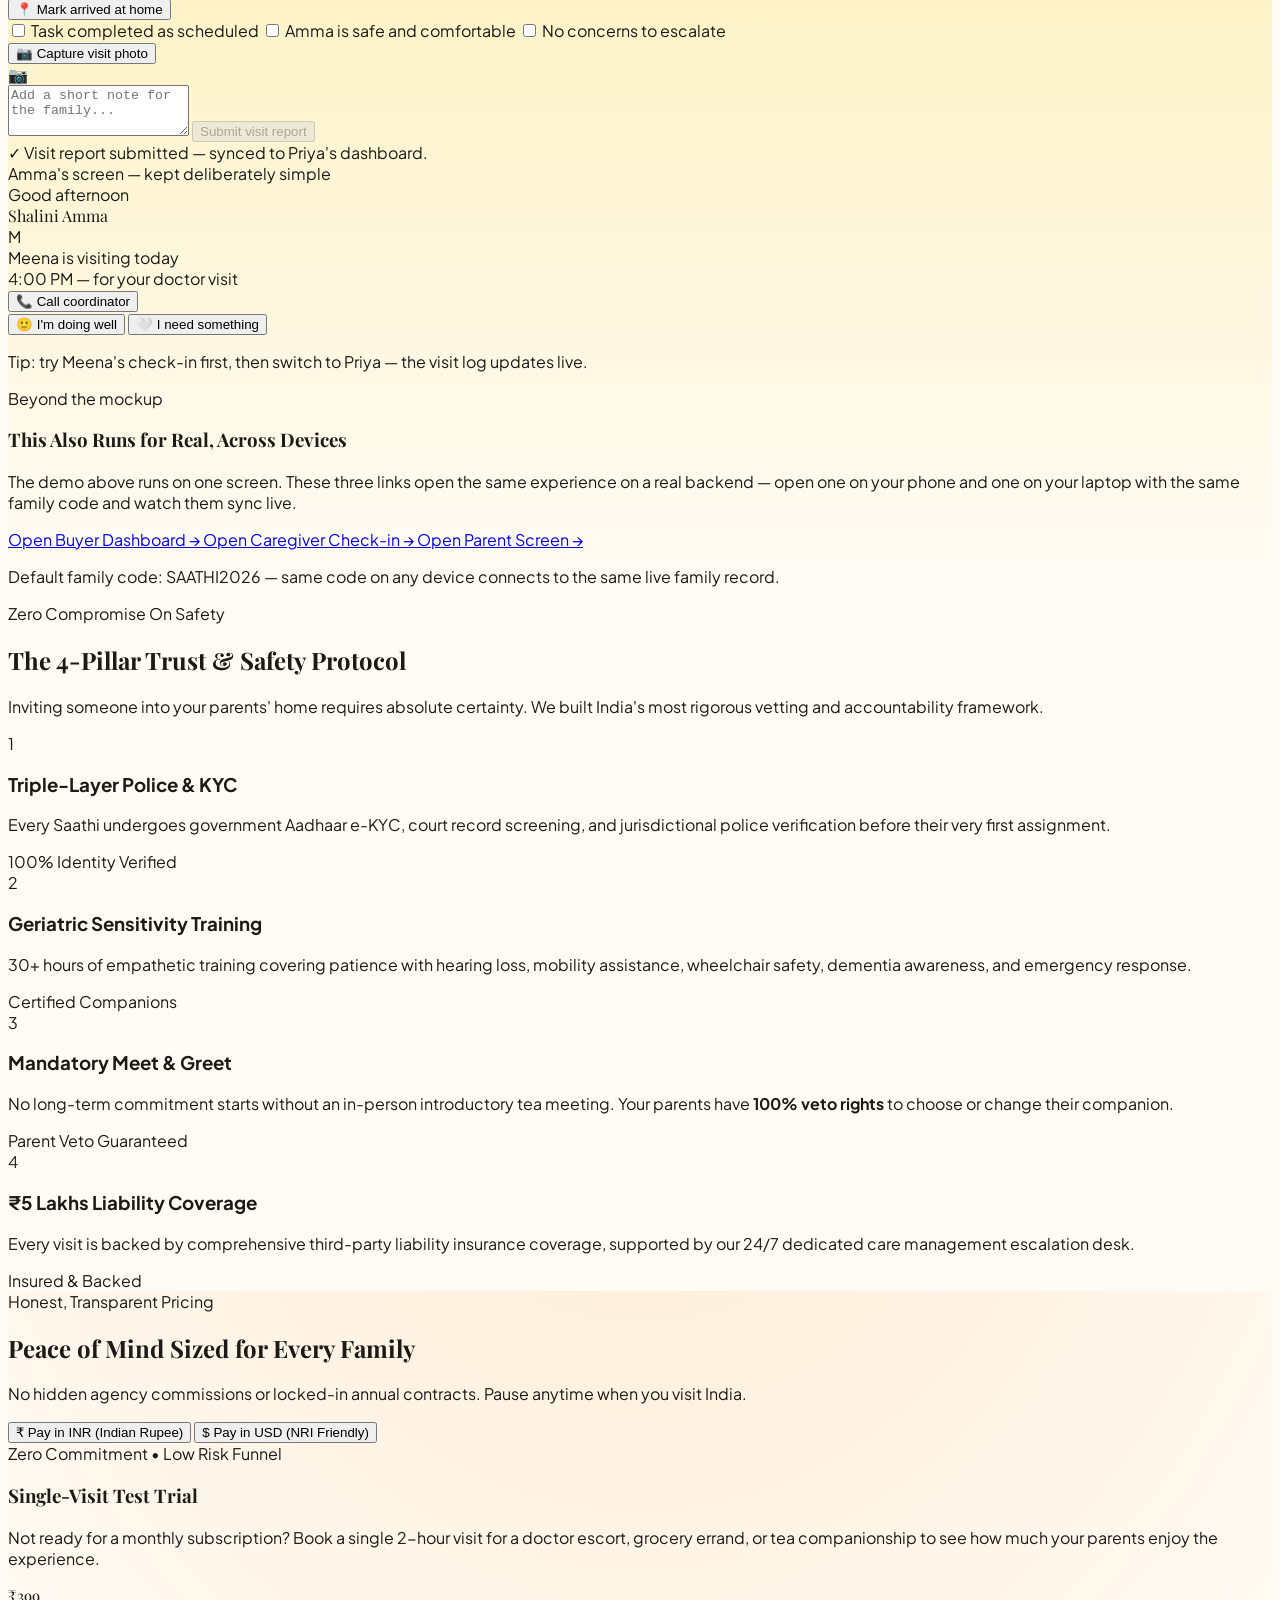
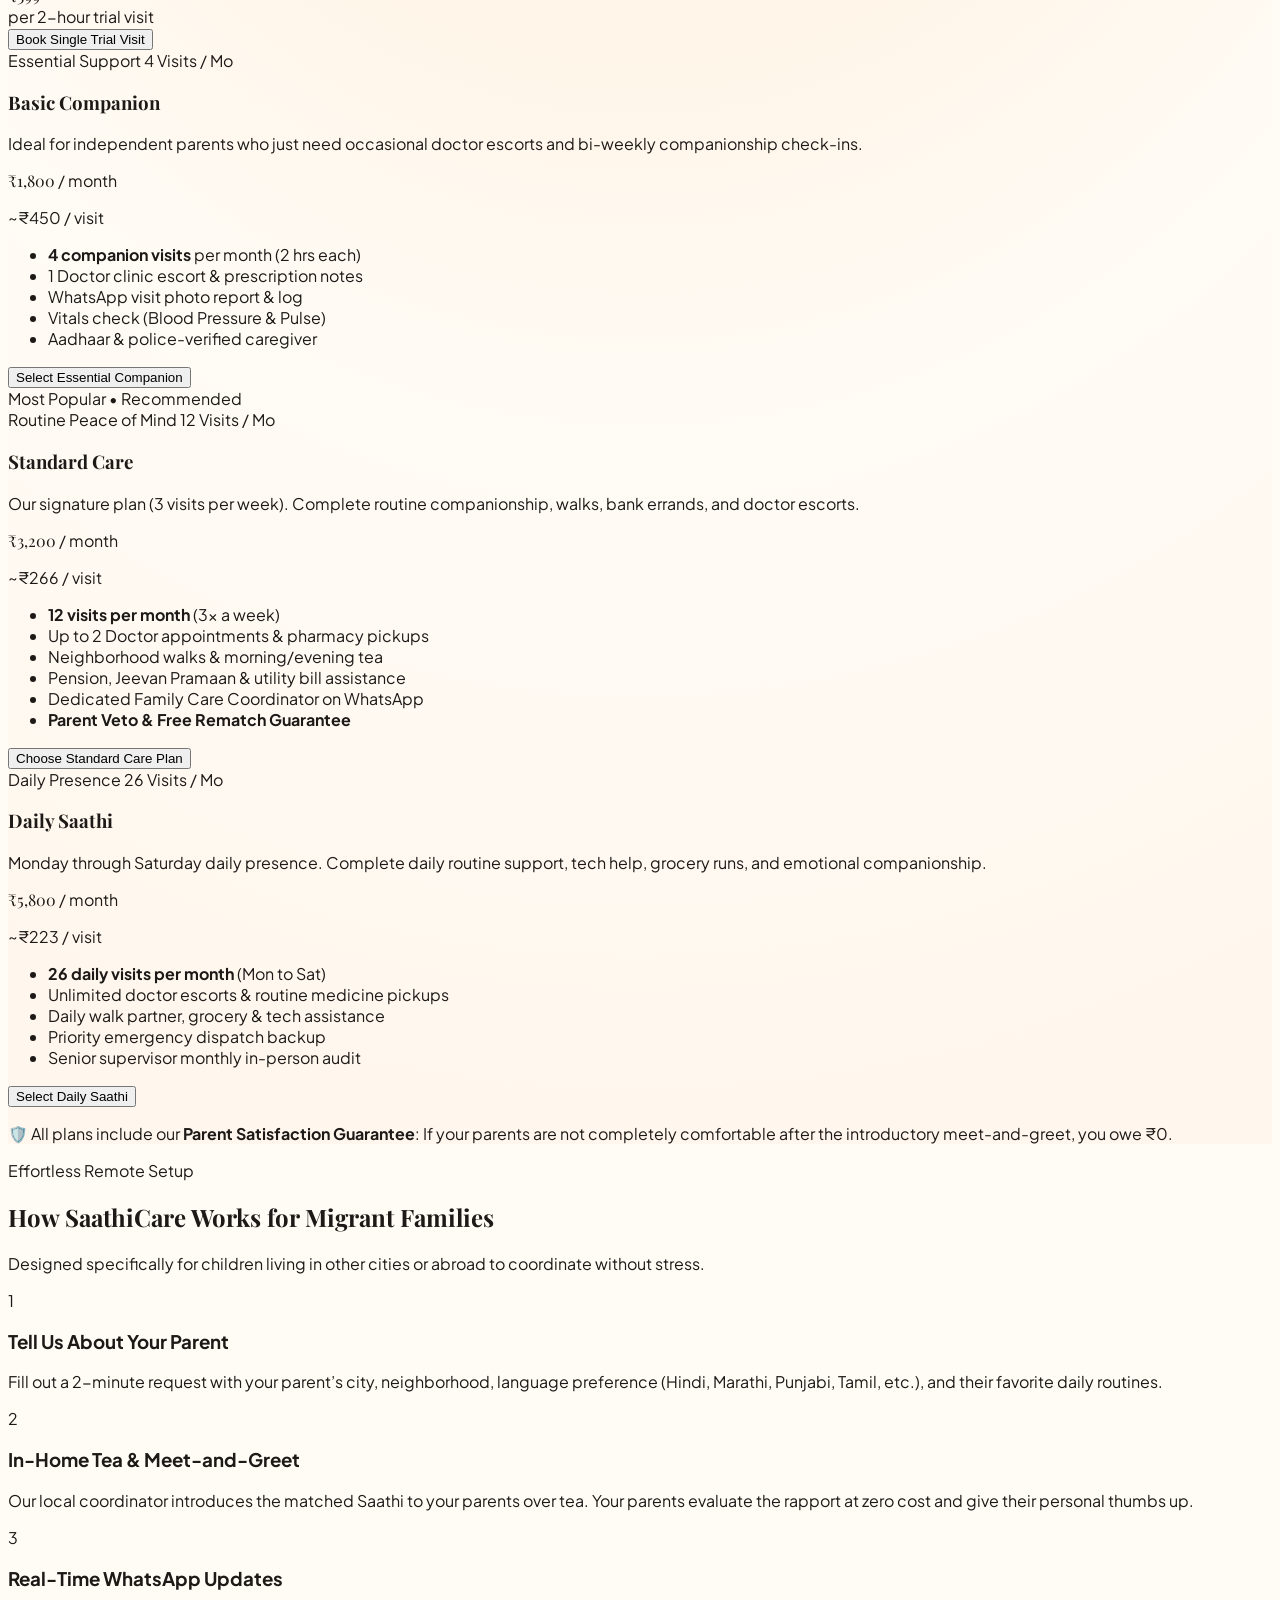
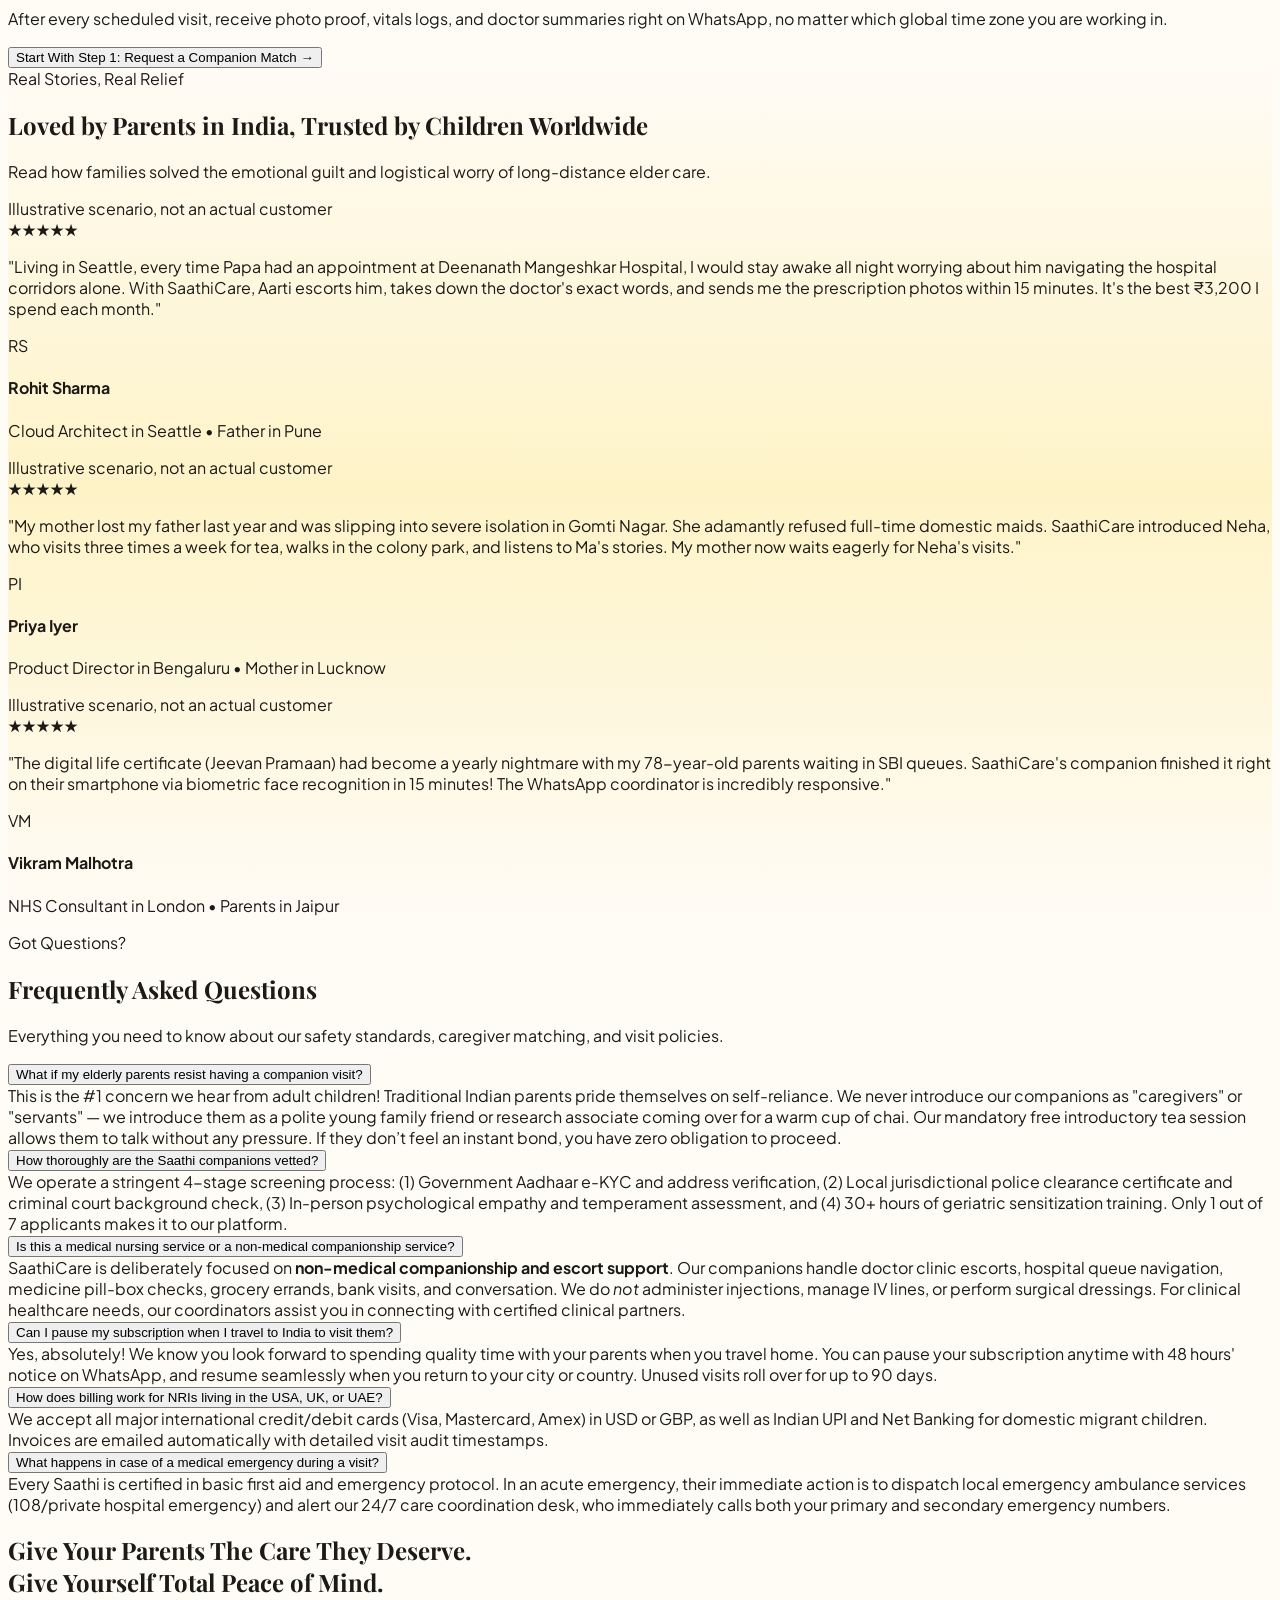
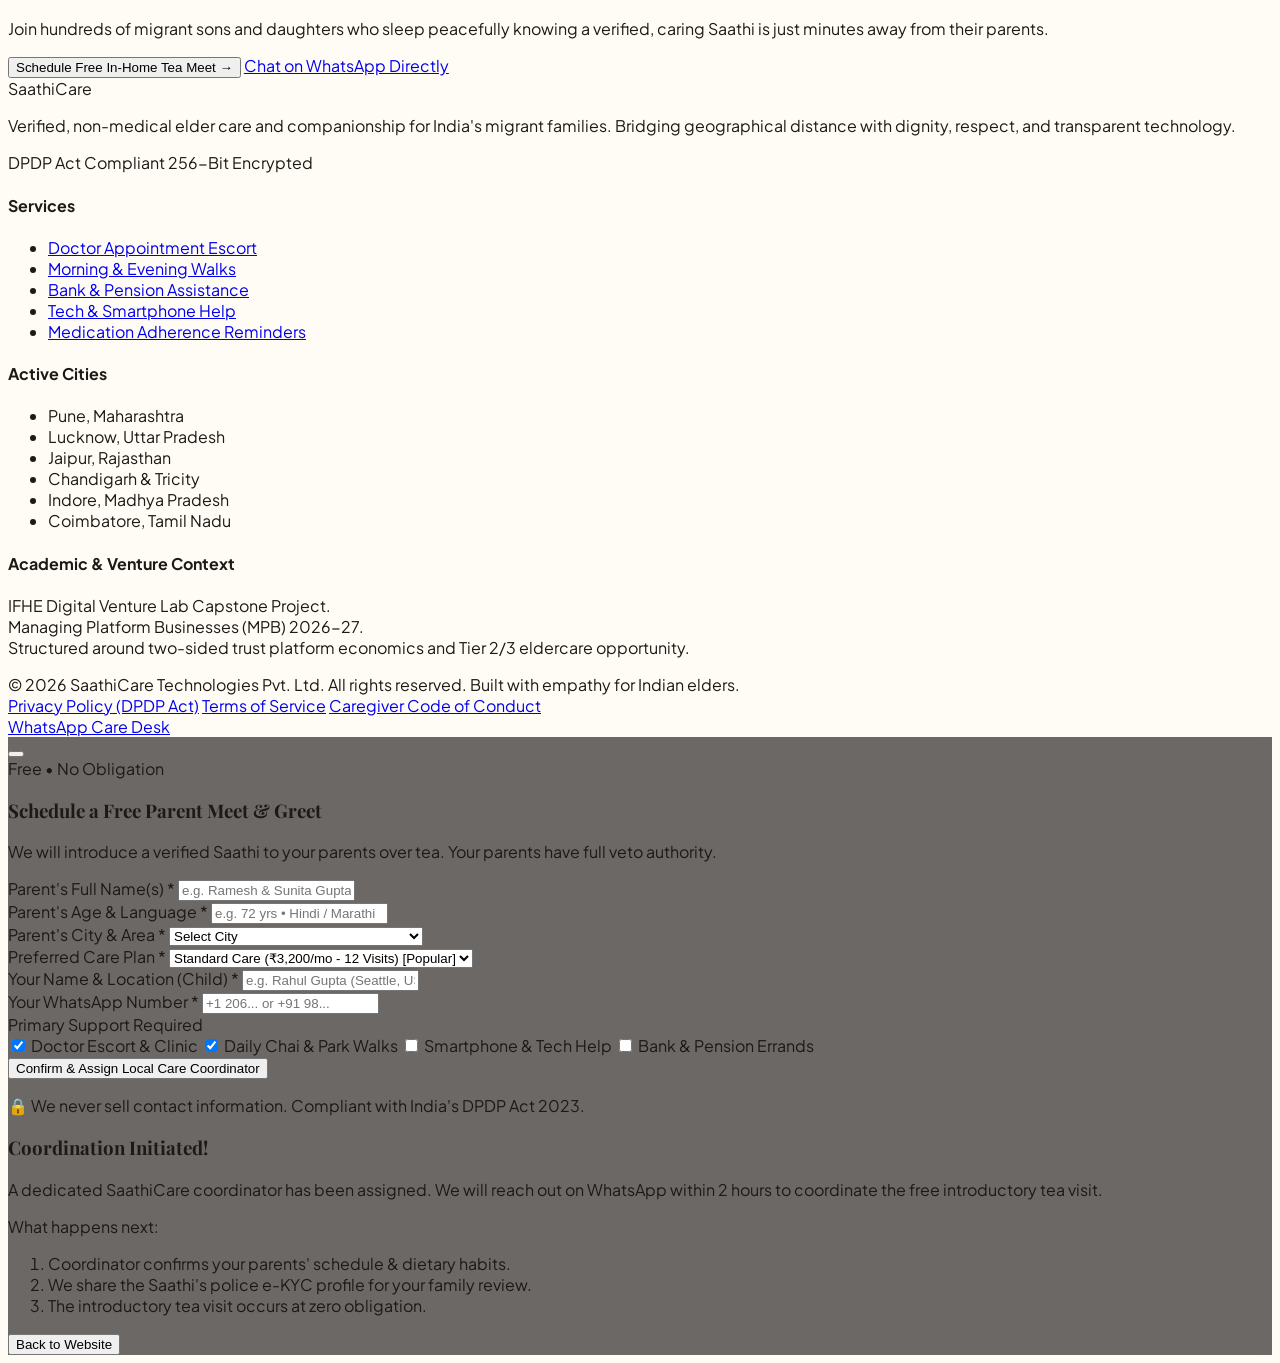
==== commit 435c8ba1: "Add AI note polishing, vernacular check-in, and ad-hoc service selector" ====
--- a/index.html
+++ b/index.html
@@ -562,6 +562,19 @@
                 <button id="demo-adhoc-btn" class="w-full bg-white hover:bg-amber-50 text-terracotta-700 font-semibold text-xs px-4 py-2.5 rounded-xl border border-terracotta-200 transition-colors">
                   + Request ad-hoc visit (₹399)
                 </button>
+                <div id="demo-adhoc-panel" class="hidden mt-2 space-y-2">
+                  <select id="demo-adhoc-service" class="w-full text-xs border border-stone-200 rounded-xl p-2.5 bg-white text-stone-700">
+                    <option value="">Select a service...</option>
+                    <option value="Companionship visit">Companionship visit</option>
+                    <option value="Doctor escort">Doctor escort</option>
+                    <option value="Medication reminder">Medication reminder</option>
+                    <option value="Errand support">Errand support</option>
+                  </select>
+                  <div id="demo-adhoc-error" class="hidden text-[11px] text-terracotta-700">Please select a service first.</div>
+                  <button id="demo-adhoc-confirm" class="w-full bg-terracotta-700 hover:bg-terracotta-800 text-white font-semibold text-xs px-4 py-2.5 rounded-xl transition-colors">
+                    Confirm request
+                  </button>
+                </div>
               </div>
               <div class="md:col-span-5">
                 <div class="bg-white p-4 rounded-xl border border-stone-200 shadow-sm h-full">
